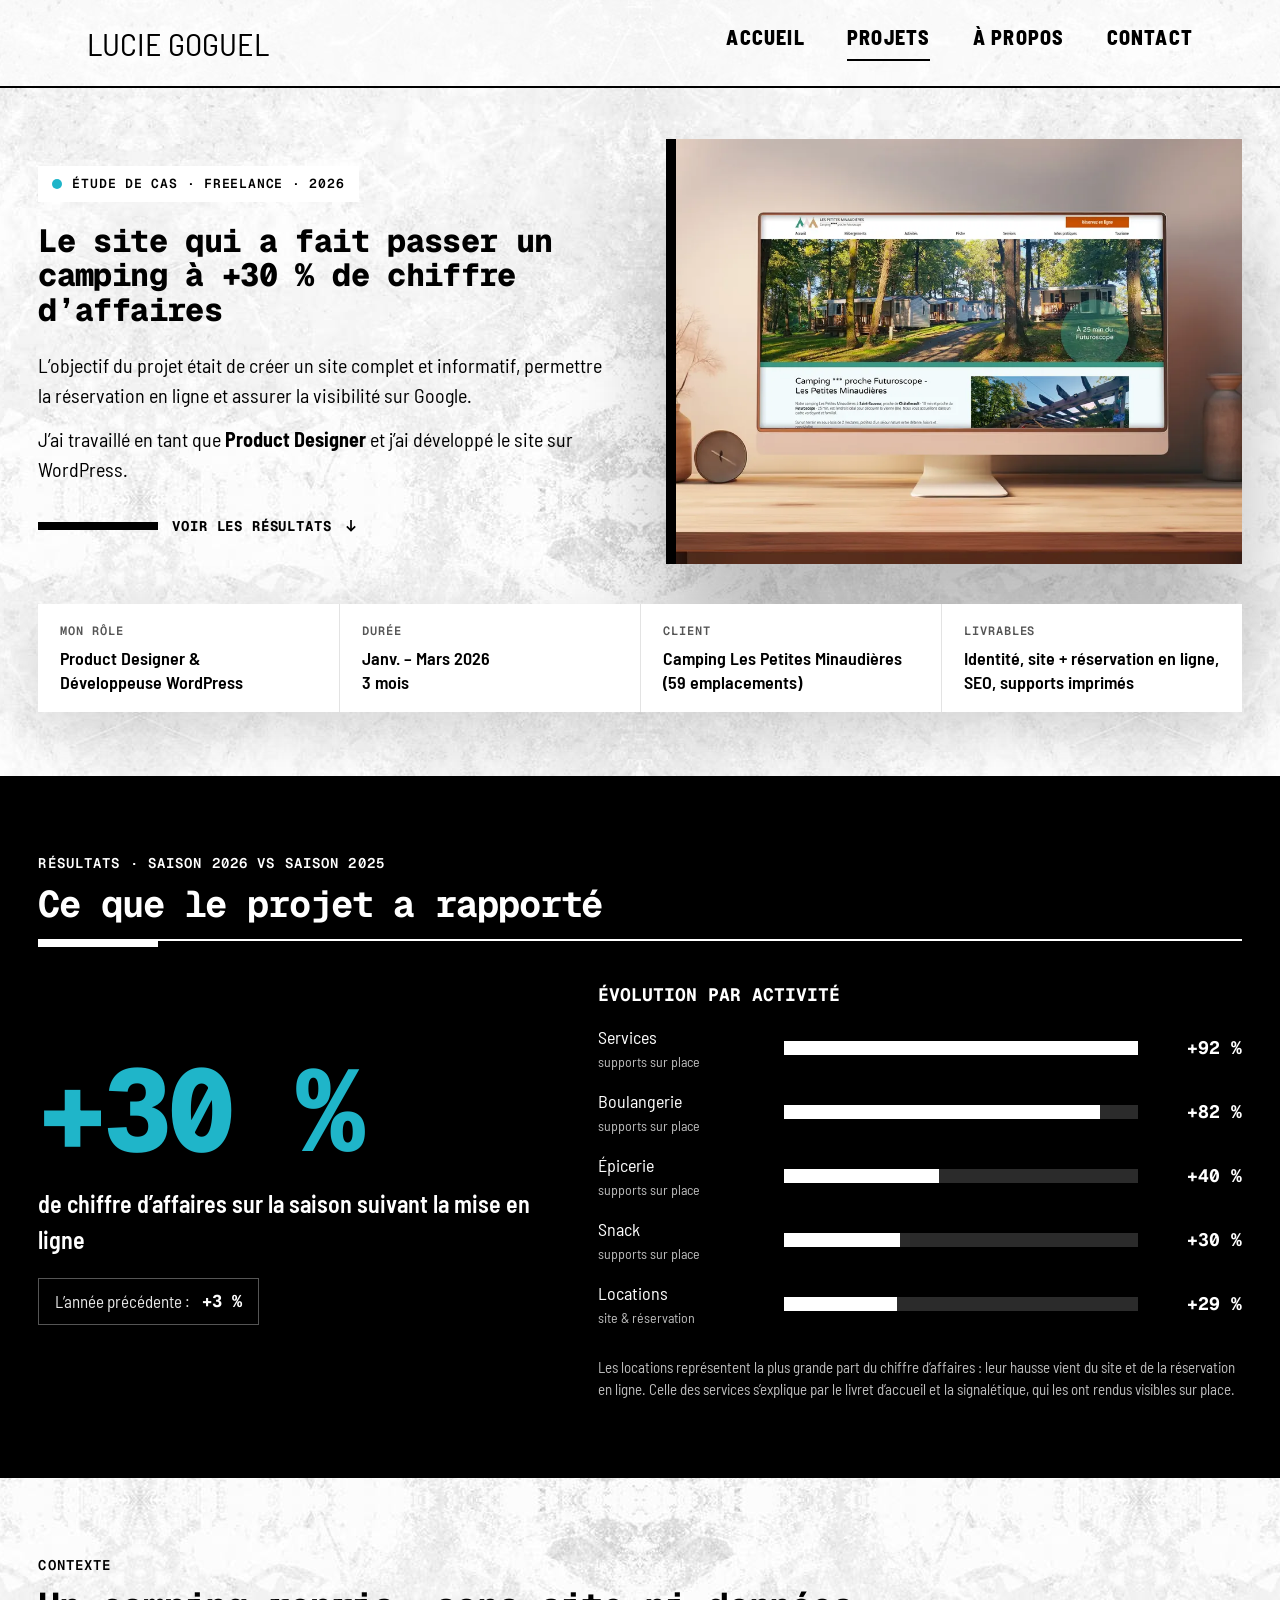
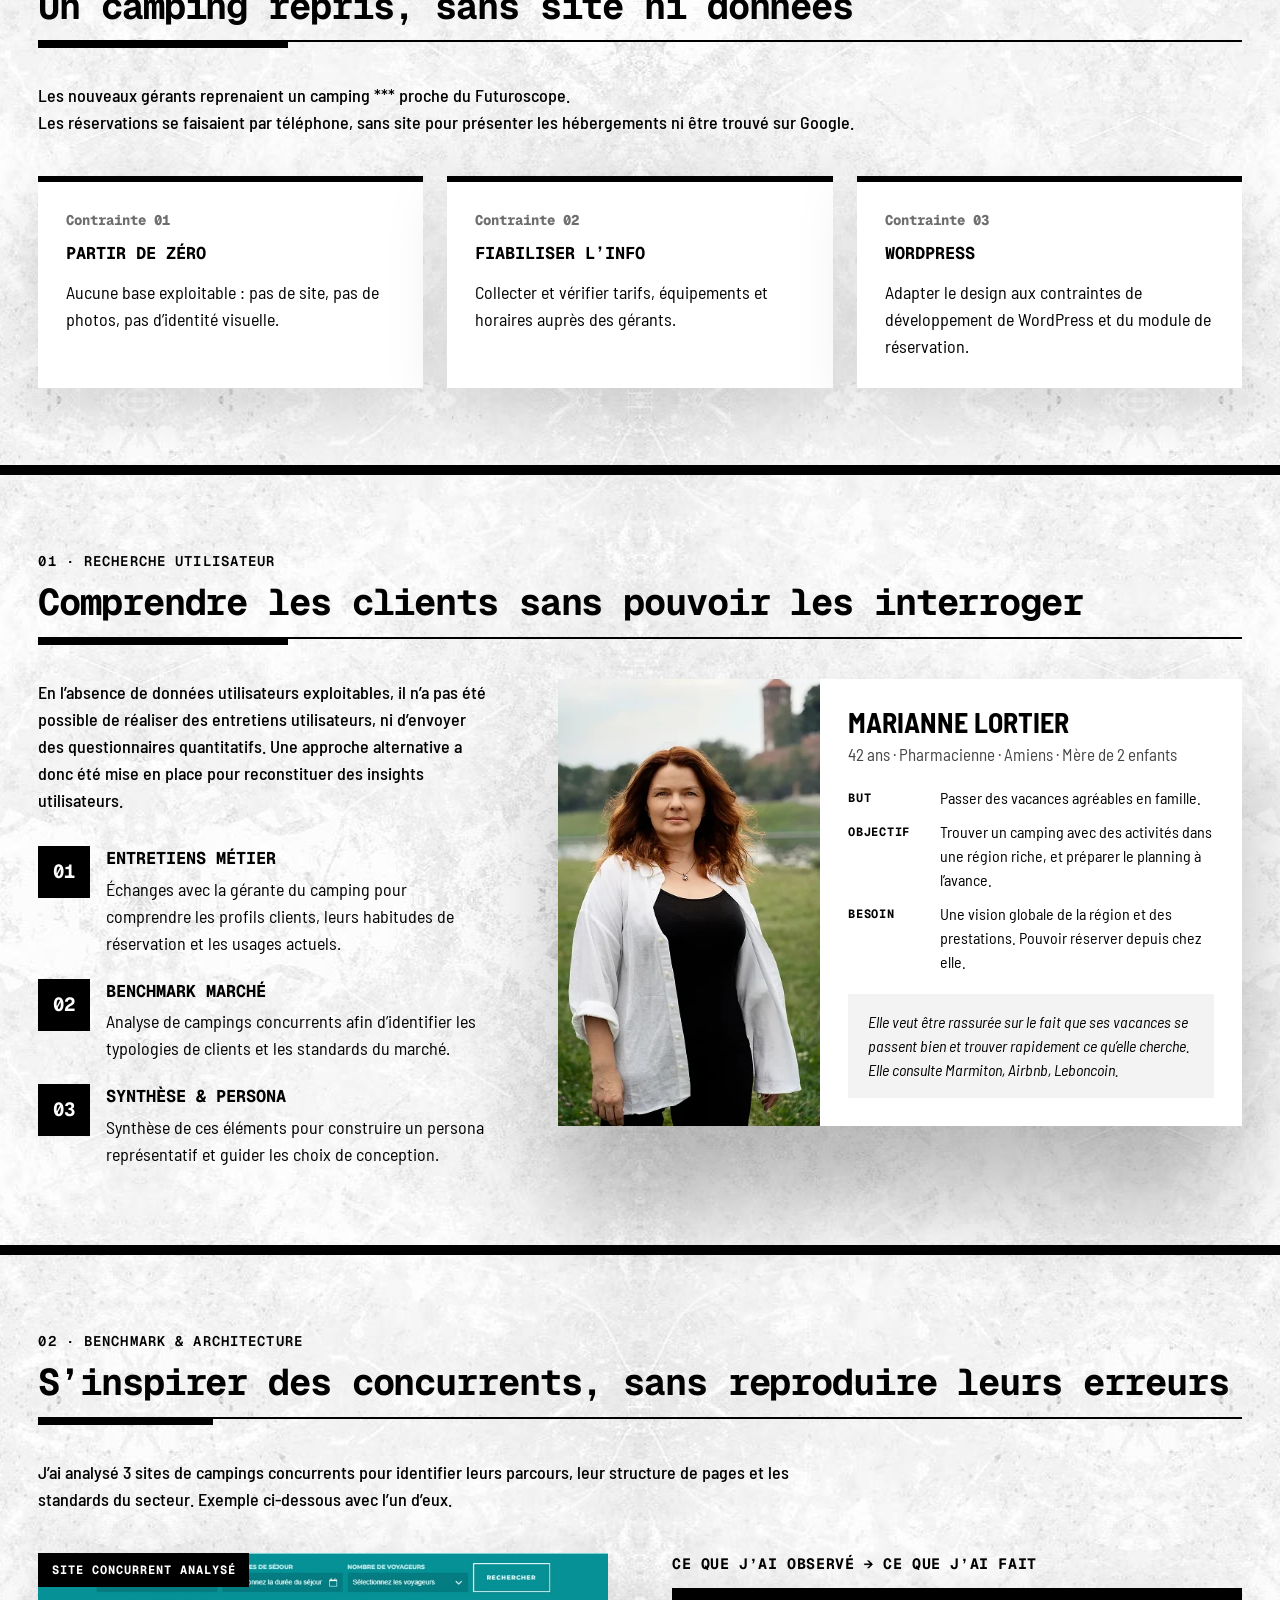
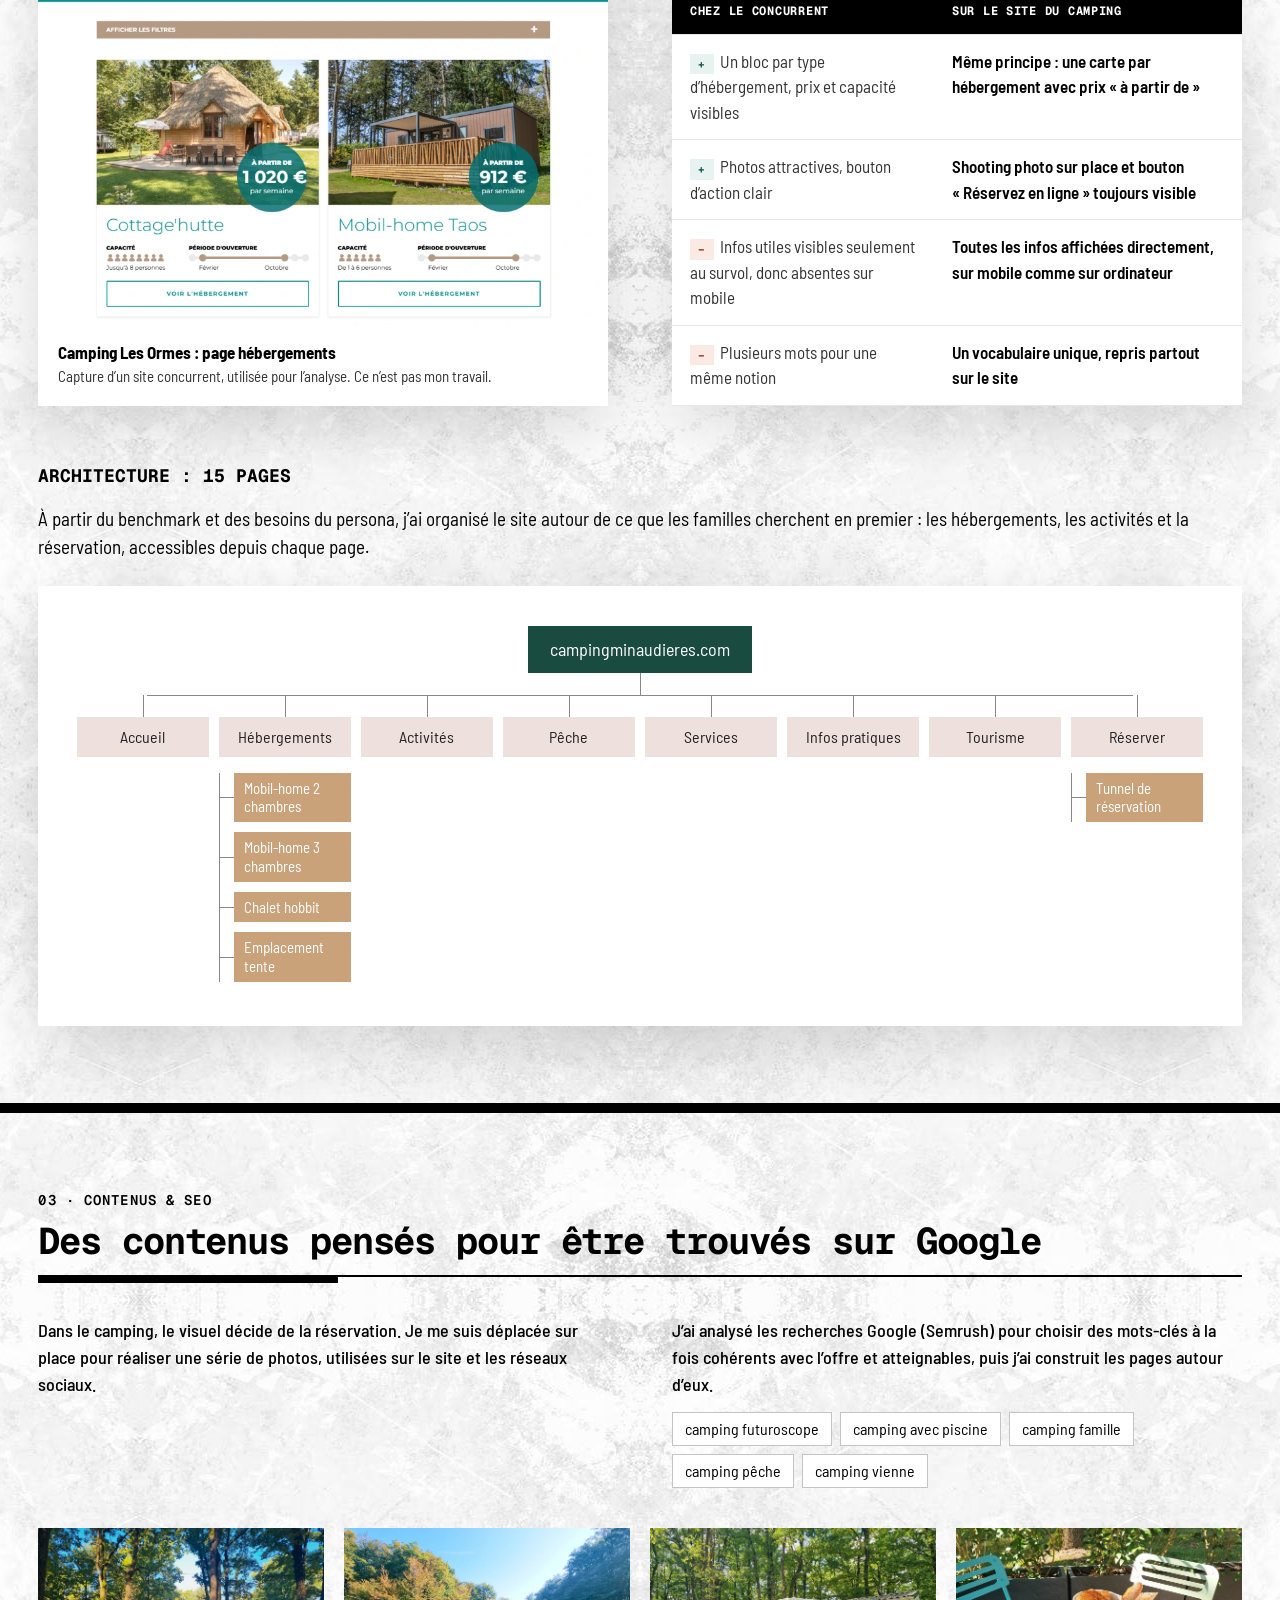
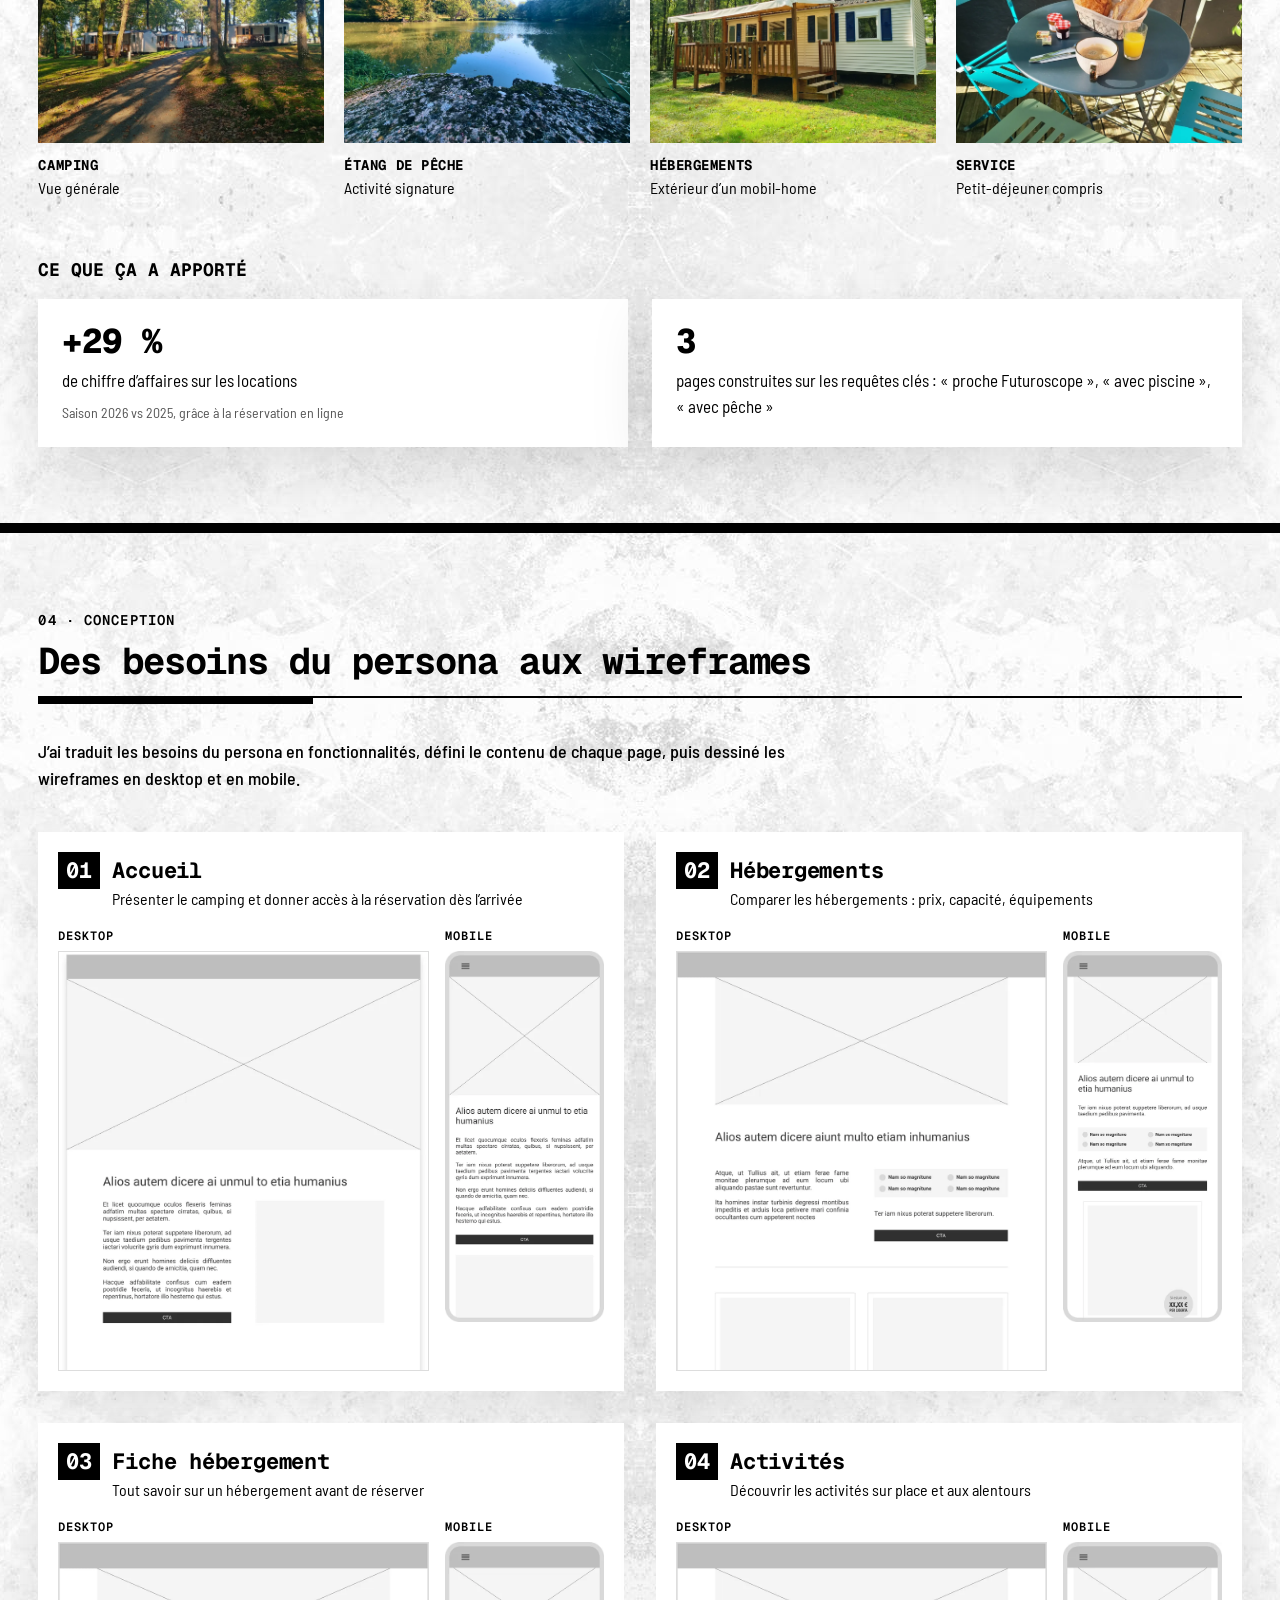
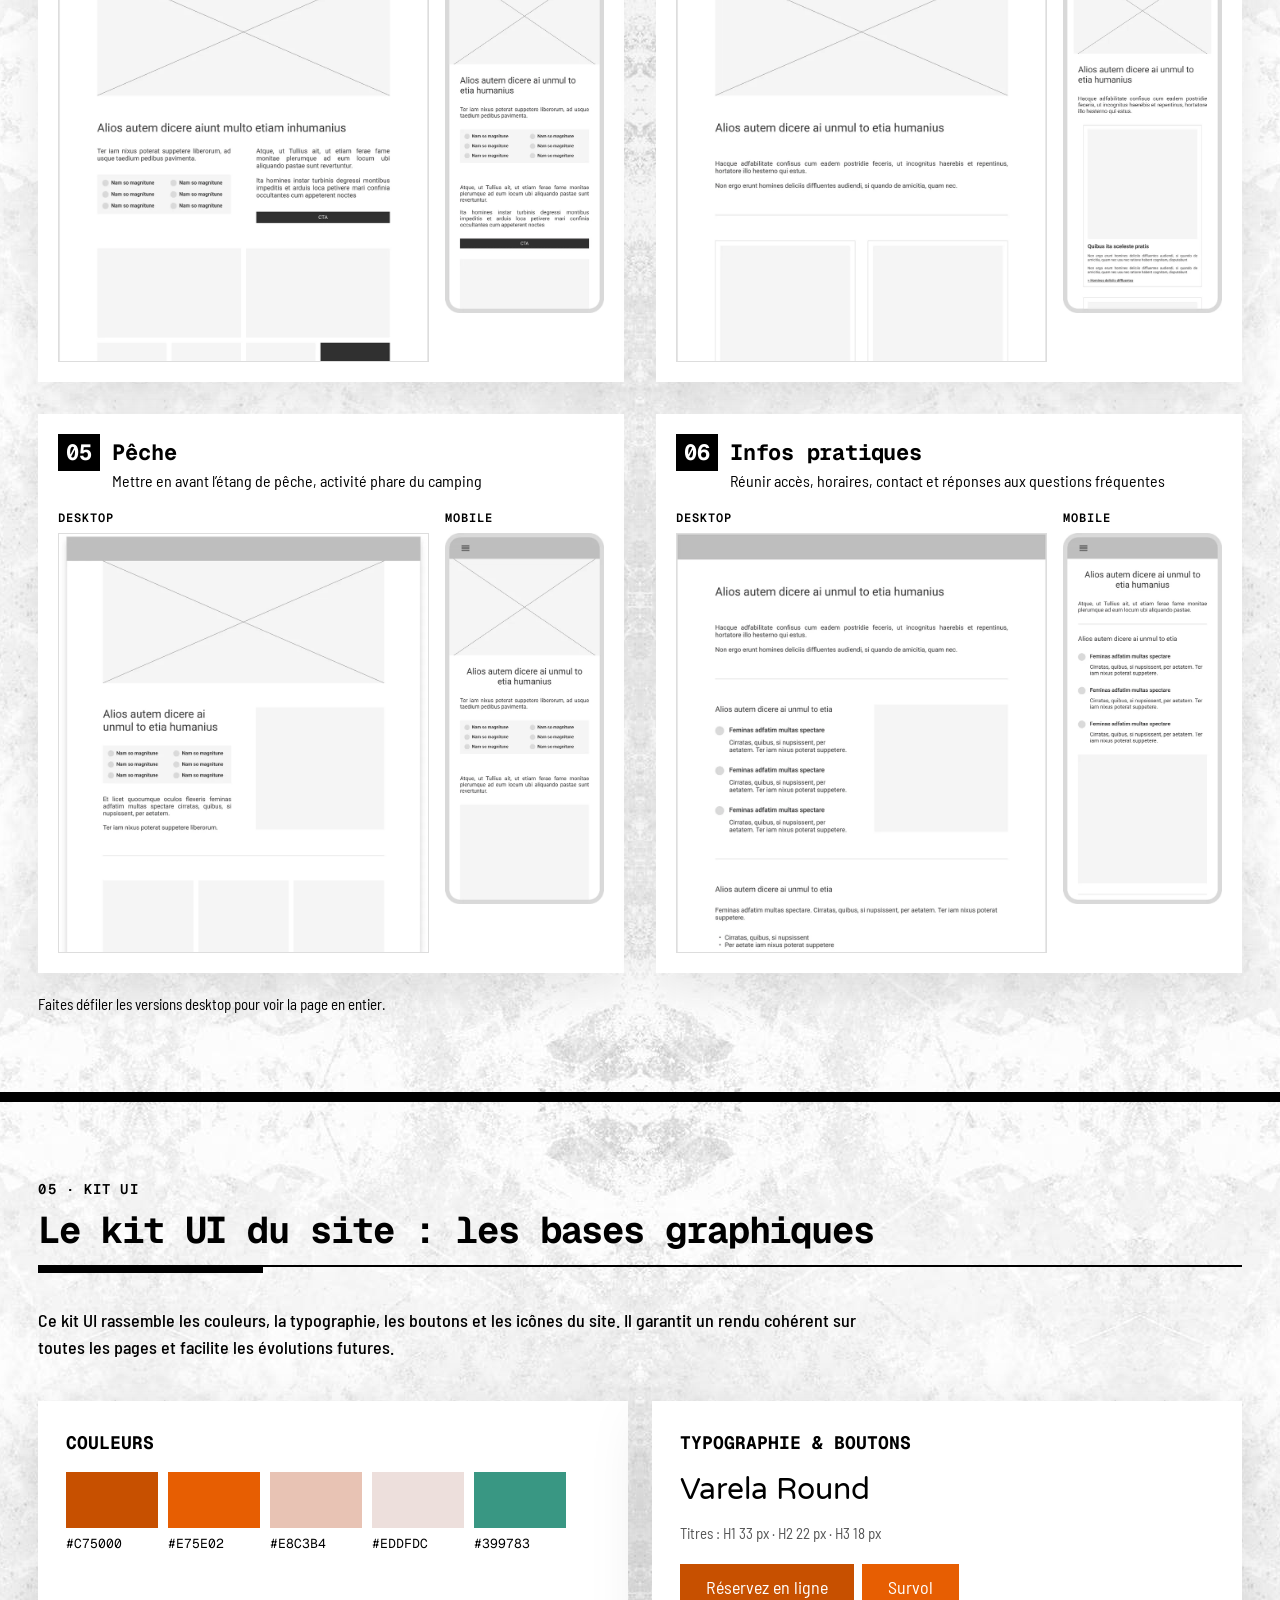
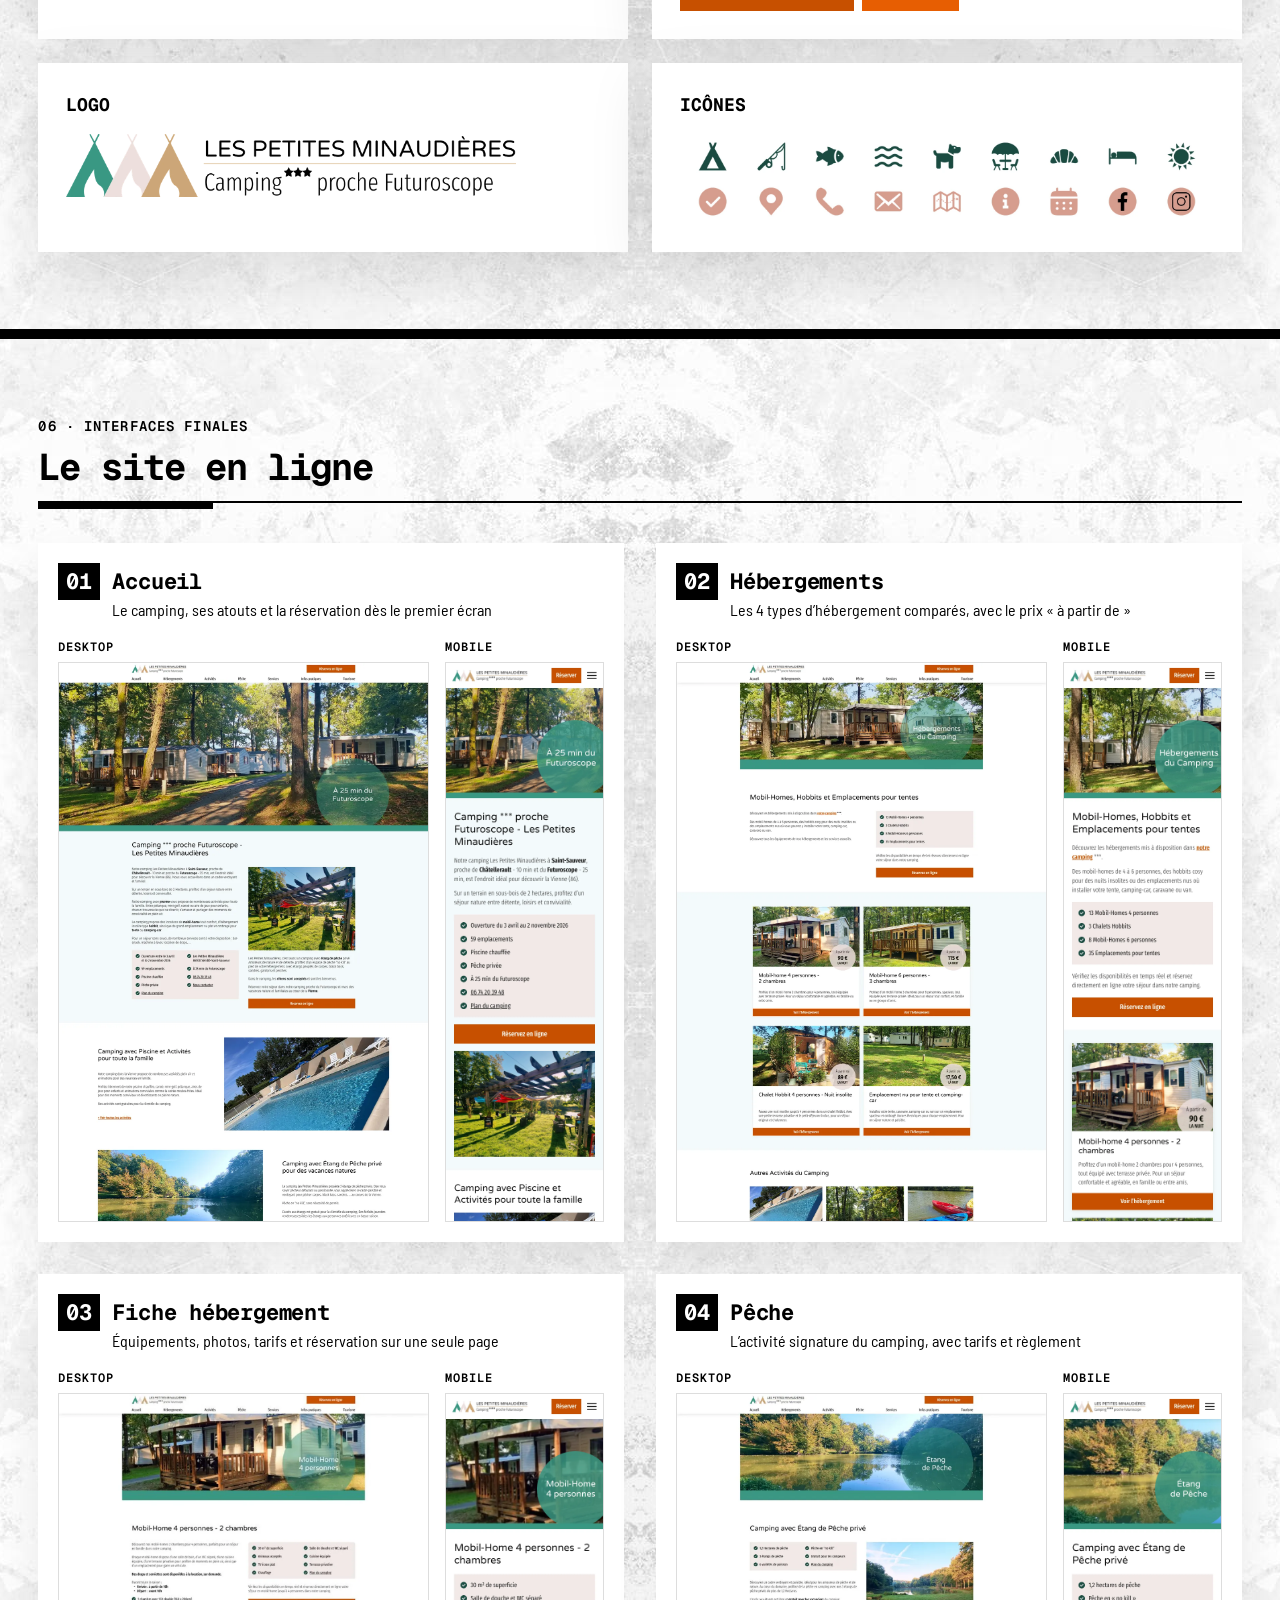
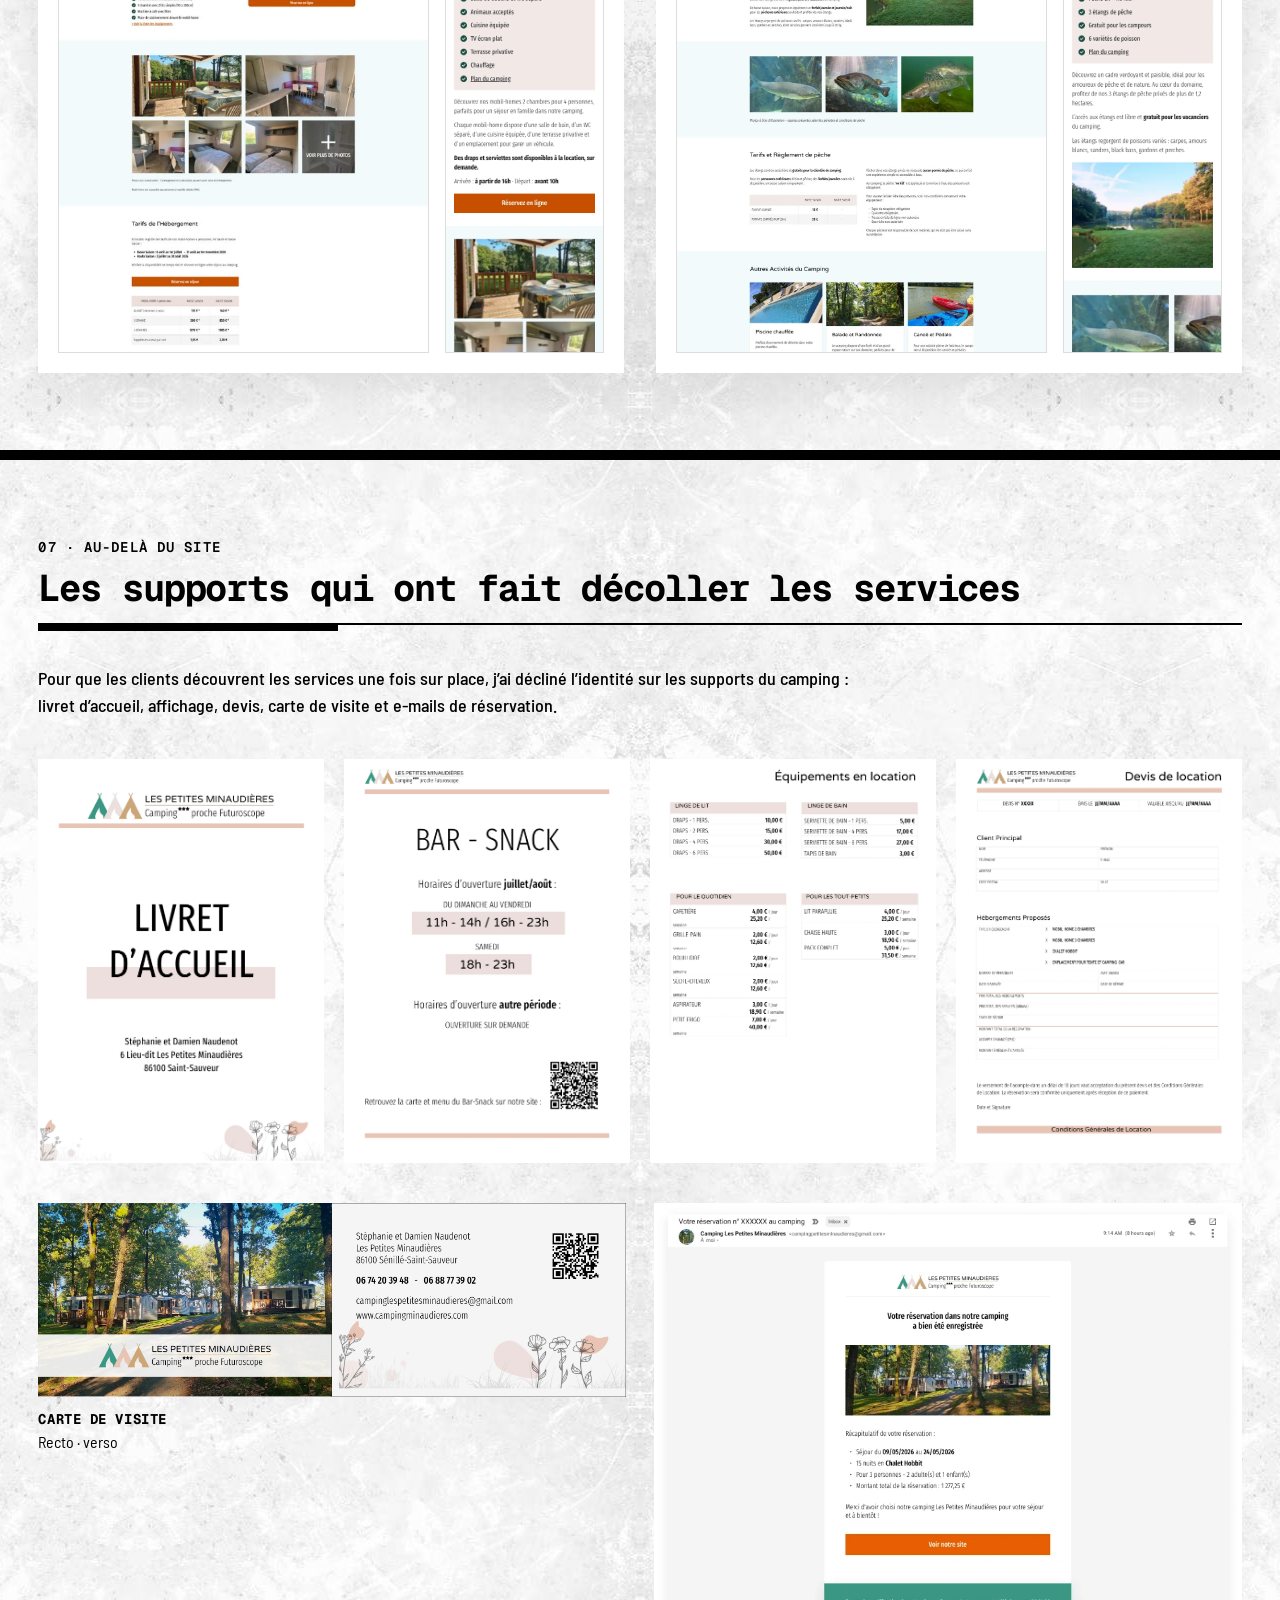
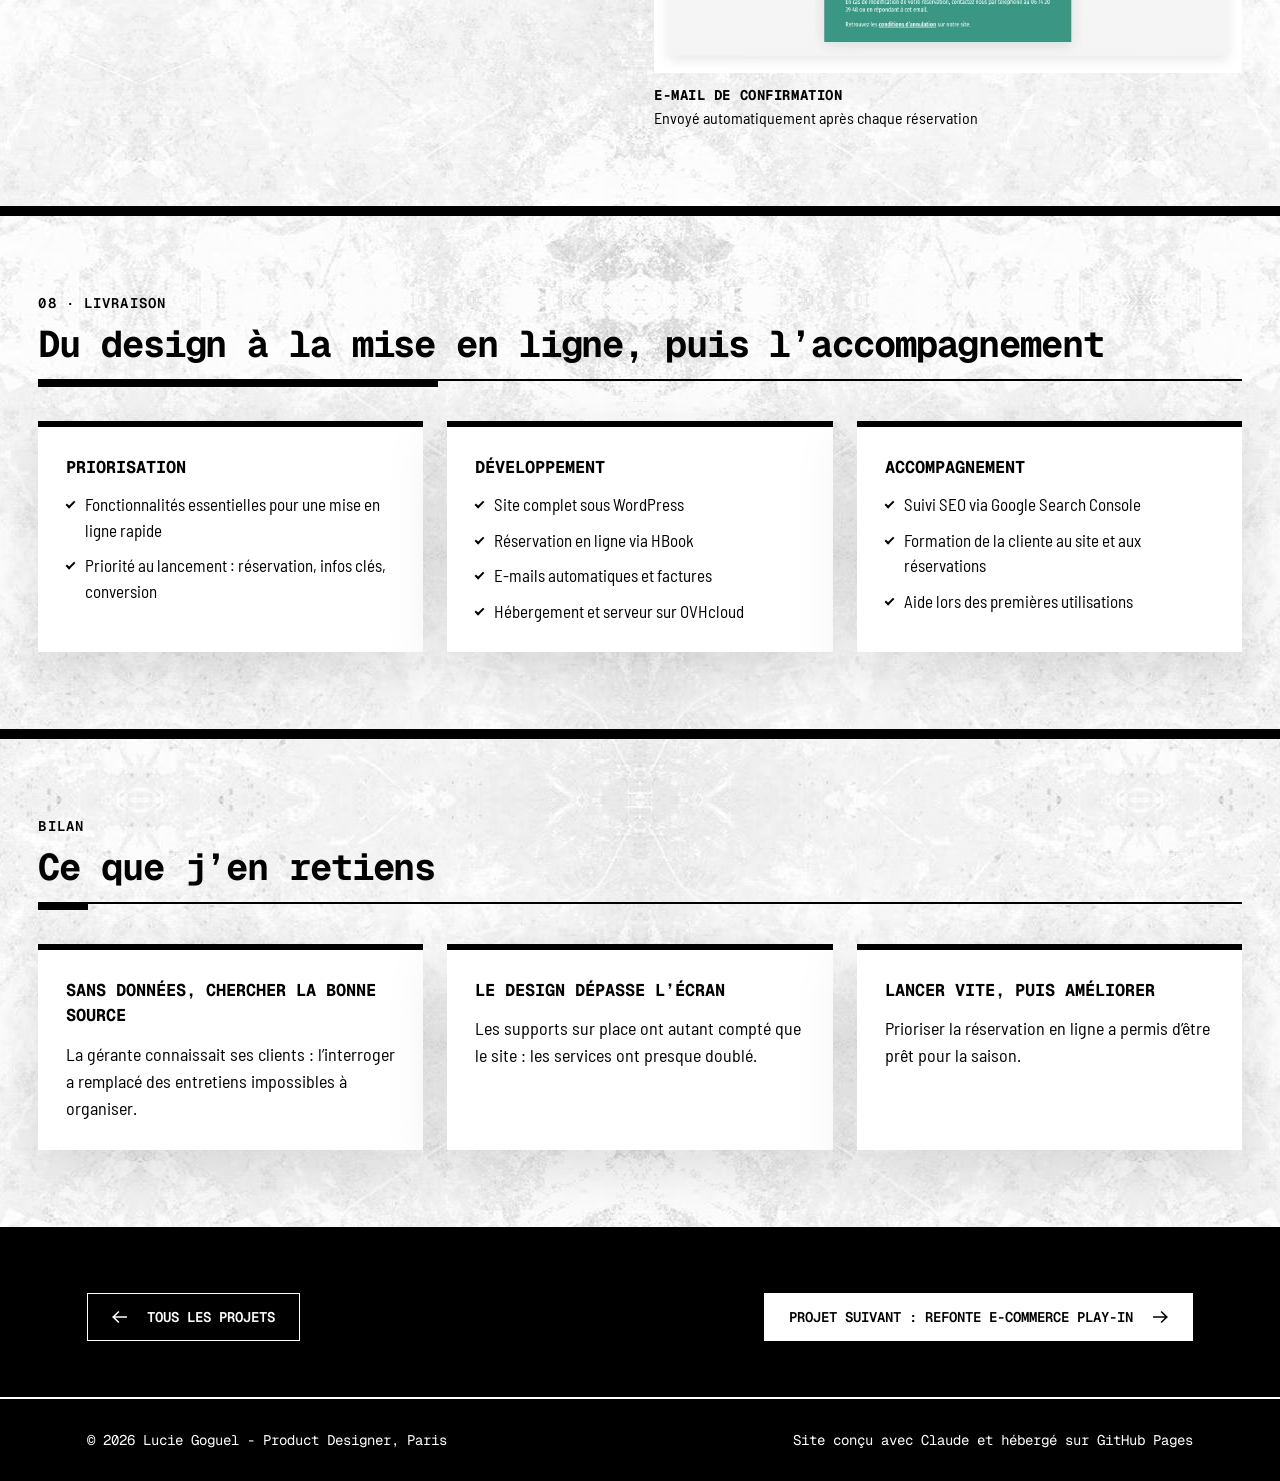
==== projets/camping-minaudieres/index.html @ 39f0231b "Camping : espaces insécables dans le benchmark Co-Authored-By: Claude Opus 5.5 <noreply@anthropic.co" ====
<!doctype html>
<html lang="fr">
<head>
  <meta charset="utf-8">
  <meta name="viewport" content="width=device-width, initial-scale=1">
  <title>Site de réservation d’un camping : +30 % de chiffre d’affaires — Étude de cas — Lucie Goguel</title>
  <meta name="description" content="Étude de cas : identité visuelle, UX/UI et développement WordPress du site du Camping Les Petites Minaudières. Recherche sans données utilisateurs, SEO, réservation en ligne. +30 % de chiffre d’affaires sur la saison suivante.">
  <link rel="canonical" href="https://luciegoguel.github.io/portfolio/projets/camping-minaudieres/">
  <meta property="og:type" content="article">
  <meta property="og:title" content="Site de réservation d’un camping : +30 % de chiffre d’affaires — Lucie Goguel">
  <meta property="og:image" content="https://luciegoguel.github.io/portfolio/assets/img/camping/hero-1280.webp">
  <link rel="icon" href="../../assets/img/favicon.svg" type="image/svg+xml">
  <link rel="preconnect" href="https://fonts.googleapis.com">
  <link rel="preconnect" href="https://fonts.gstatic.com" crossorigin>
  <link rel="stylesheet" href="https://fonts.googleapis.com/css2?family=Barlow+Semi+Condensed:wght@400;500;600;700;800&family=Geist+Mono:wght@400;600;700;800&family=Varela+Round&display=swap">
  <link rel="stylesheet" href="../../assets/css/style.css">
</head>
<body>
  <a class="skip-link" href="#contenu">Aller au contenu</a>
  <header class="topbar">
    <div class="inner">
      <a class="topbar__home" href="../../">Lucie Goguel<span class="sr-only"> — retour à l’accueil</span></a>
      <nav class="nav" aria-label="Navigation principale">
        <button class="nav__toggle" type="button" aria-expanded="false" aria-controls="menu-principal">
          <span class="sr-only">Menu</span>
          <svg class="nav__icon-open" aria-hidden="true" width="22" height="16" viewBox="0 0 22 16" fill="currentColor"><path d="M0 0h22v2.4H0zm0 6.8h22v2.4H0zm0 6.8h22V16H0z"/></svg>
          <svg class="nav__icon-close" aria-hidden="true" width="18" height="18" viewBox="0 0 18 18" fill="none" stroke="currentColor" stroke-width="2.4"><path d="M1.5 1.5l15 15M16.5 1.5l-15 15"/></svg>
        </button>
        <ul id="menu-principal">
          <li><a href="../../">Accueil</a></li>
          <li><a href="../../#projets" aria-current="page">Projets</a></li>
          <li><a href="../../#a-propos">À propos</a></li>
          <li><a href="../../#contact">Contact</a></li>
        </ul>
      </nav>
    </div>
  </header>

  <main id="contenu" class="st">

    <!-- ===================== EN-TÊTE ===================== -->
    <section class="st-hero" aria-labelledby="titre">
      <div class="st-wrap">
        <div class="st-hero__grid">
          <div>
            <p class="st-eyebrow"><span class="dot" aria-hidden="true"></span>Étude de cas · Freelance · 2026</p>
            <h1 id="titre">Le site qui a fait passer un camping à +30&nbsp;% de chiffre d’affaires</h1>
            <div class="st-hero__intro">
              <p>L’objectif du projet était de créer un site complet et informatif, permettre la réservation en ligne et assurer la visibilité sur Google.</p>
              <p>J’ai travaillé en tant que <strong>Product Designer</strong> et j’ai développé le site sur WordPress.</p>
            </div>
            <a class="st-cue" href="#resultats">Voir les résultats
          <svg aria-hidden="true" width="10" height="12" viewBox="0 0 8 10" fill="currentColor"><path d="M3.3 0h1.4v7.1L7 4.8 8 5.8 4 9.8 0 5.8l1-1 2.3 2.3z"/></svg>
        </a>
          </div>
          <figure class="st-hero__media">
            <img src="../../assets/img/camping/hero-1280.webp" srcset="../../assets/img/camping/hero-1280.webp 1280w, ../../assets/img/camping/hero.webp 2560w" sizes="(max-width: 1023px) 100vw, 700px" alt="Page d’accueil du site du Camping Les Petites Minaudières sur un écran d’ordinateur" width="1280" height="738" fetchpriority="high">
          </figure>
        </div>

        <dl class="st-facts">
          <div><dt>Mon rôle</dt><dd>Product Designer &amp;<br>Développeuse WordPress</dd></div>
          <div><dt>Durée</dt><dd>Janv. – Mars 2026<br>3 mois</dd></div>
          <div><dt>Client</dt><dd>Camping Les Petites Minaudières<br>(59 emplacements)</dd></div>
          <div><dt>Livrables</dt><dd>Identité, site + réservation en ligne, SEO, supports imprimés</dd></div>
        </dl>


      </div>
    </section>

    <!-- ===================== RÉSULTATS ===================== -->
    <section class="st-section st-section--black" id="resultats" aria-labelledby="t-res">
      <div class="st-wrap">
        <div class="st-h2"><small>Résultats · saison 2026 vs saison 2025</small><h2 id="t-res">Ce que le projet a rapporté</h2></div>
        <div class="st-results">
          <div class="st-big">
            <p class="st-big__num">+30&nbsp;%</p>
            <p class="st-big__label">de chiffre d’affaires sur la saison suivant la mise en ligne</p>
            <p class="st-big__compare">L’année précédente : <b>+3&nbsp;%</b></p>
          </div>
          <div>
            <p class="st-h3">Évolution par activité</p>
            <dl class="st-bars">
              <div><dt>Services<small>supports sur place</small></dt><dd class="bar" aria-hidden="true"><i style="width:100%"></i></dd><dd>+92 %</dd></div>
              <div><dt>Boulangerie<small>supports sur place</small></dt><dd class="bar" aria-hidden="true"><i style="width:89.3%"></i></dd><dd>+82 %</dd></div>
              <div><dt>Épicerie<small>supports sur place</small></dt><dd class="bar" aria-hidden="true"><i style="width:43.9%"></i></dd><dd>+40 %</dd></div>
              <div><dt>Snack<small>supports sur place</small></dt><dd class="bar" aria-hidden="true"><i style="width:32.8%"></i></dd><dd>+30 %</dd></div>
              <div><dt>Locations<small>site &amp; réservation</small></dt><dd class="bar" aria-hidden="true"><i style="width:31.9%"></i></dd><dd>+29 %</dd></div>
            </dl>
            <p class="st-note">Les locations représentent la plus grande part du chiffre d’affaires : leur hausse vient du site et de la réservation en ligne. Celle des services s’explique par le livret d’accueil et la signalétique, qui les ont rendus visibles sur place.</p>
          </div>
        </div>
      </div>
    </section>

    <!-- ===================== LE DÉFI ===================== -->
    <section class="st-section" aria-labelledby="t-defi">
      <div class="st-wrap">
        <div class="st-h2" style="--bar:250px"><small>Contexte</small><h2 id="t-defi">Un camping repris, sans site ni données</h2></div>
        <p class="st-lead">Les nouveaux gérants reprenaient un camping *** proche du Futuroscope.<br>Les réservations se faisaient par téléphone, sans site pour présenter les hébergements ni être trouvé sur Google.</p>
        <div class="st-cols3">
          <div class="st-card"><span class="num">Contrainte 01</span><h3>Partir de zéro</h3><p>Aucune base exploitable : pas de site, pas de photos, pas d’identité visuelle.</p></div>
          <div class="st-card"><span class="num">Contrainte 02</span><h3>Fiabiliser l’info</h3><p>Collecter et vérifier tarifs, équipements et horaires auprès des gérants.</p></div>
          <div class="st-card"><span class="num">Contrainte 03</span><h3>WordPress</h3><p>Adapter le design aux contraintes de développement de WordPress et du module de réservation.</p></div>
        </div>
      </div>
    </section>

    <!-- ===================== RECHERCHE ===================== -->
    <section class="st-section st-section--white st-rule-top" aria-labelledby="t-rech">
      <div class="st-wrap">
        <div class="st-h2" style="--bar:250px"><small>01 · Recherche utilisateur</small><h2 id="t-rech">Comprendre les clients sans pouvoir les interroger</h2></div>
        <div class="st-split">
          <div>
            <p class="st-lead">En l’absence de données utilisateurs exploitables, il n’a pas été possible de réaliser des entretiens utilisateurs, ni d’envoyer des questionnaires quantitatifs. Une approche alternative a donc été mise en place pour reconstituer des insights utilisateurs.</p>
            <ol class="st-steps" style="margin-top:32px">
              <li><div><h3>Entretiens métier</h3><p>Échanges avec la gérante du camping pour comprendre les profils clients, leurs habitudes de réservation et les usages actuels.</p></div></li>
              <li><div><h3>Benchmark marché</h3><p>Analyse de campings concurrents afin d’identifier les typologies de clients et les standards du marché.</p></div></li>
              <li><div><h3>Synthèse &amp; persona</h3><p>Synthèse de ces éléments pour construire un persona représentatif et guider les choix de conception.</p></div></li>
            </ol>
          </div>
          <article class="st-persona" aria-label="Persona : Marianne Lortier">
            <img src="../../assets/img/camping/persona.webp" alt="Photo illustrant le persona Marianne Lortier" width="400" height="606" loading="lazy">
            <div>
              <p class="st-persona__name">Marianne Lortier</p>
              <p class="st-persona__sub">42 ans · Pharmacienne · Amiens · Mère de 2 enfants</p>
              <dl>
                <div><dt>But</dt><dd>Passer des vacances agréables en famille.</dd></div>
                <div><dt>Objectif</dt><dd>Trouver un camping avec des activités dans une région riche, et préparer le planning à l’avance.</dd></div>
                <div><dt>Besoin</dt><dd>Une vision globale de la région et des prestations. Pouvoir réserver depuis chez elle.</dd></div>
              </dl>
            </div>
            <blockquote>Elle veut être rassurée sur le fait que ses vacances se passent bien et trouver rapidement ce qu’elle cherche. Elle consulte Marmiton, Airbnb, Leboncoin.</blockquote>
          </article>
        </div>
      </div>
    </section>

    <!-- ===================== BENCHMARK & ARCHITECTURE ===================== -->
    <section class="st-section st-rule-top" aria-labelledby="t-bench">
      <div class="st-wrap">
        <div class="st-h2" style="--bar:175px"><small>02 · Benchmark &amp; architecture</small><h2 id="t-bench">S’inspirer des concurrents, sans reproduire leurs erreurs</h2></div>
        <p class="st-lead">J’ai analysé 3 sites de campings concurrents pour identifier leurs parcours, leur structure de pages et les standards du secteur. Exemple ci-dessous avec l’un d’eux.</p>
        <div class="st-split st-split--eq">
          <figure class="st-figure st-figure--fill">
            <span class="st-badge">Site concurrent analysé</span>
            <img src="../../assets/img/camping/benchmark.webp" alt="Page des hébergements du site concurrent Camping Les Ormes : filtres de recherche et cartes avec photo, prix et période d’ouverture" width="992" height="590" loading="lazy">
            <figcaption><strong>Camping Les Ormes : page hébergements</strong>Capture d’un site concurrent, utilisée pour l’analyse. Ce n’est pas mon travail.</figcaption>
          </figure>
          <div class="st-learn">
            <table>
              <caption>Ce que j’ai observé → ce que j’ai fait</caption>
              <thead><tr><th scope="col">Chez le concurrent</th><th scope="col">Sur le site du camping</th></tr></thead>
              <tbody>
                <tr><td><span class="st-tag st-tag--plus">+</span>Un bloc par type d’hébergement, prix et capacité visibles</td><td>Même principe : une carte par hébergement avec prix « à partir de »</td></tr>
                <tr><td><span class="st-tag st-tag--plus">+</span>Photos attractives, bouton d’action clair</td><td>Shooting photo sur place et bouton « Réservez en ligne » toujours visible</td></tr>
                <tr><td><span class="st-tag st-tag--minus">−</span>Infos utiles visibles seulement au survol, donc absentes sur mobile</td><td>Toutes les infos affichées directement, sur mobile comme sur ordinateur</td></tr>
                <tr><td><span class="st-tag st-tag--minus">−</span>Plusieurs mots pour une même notion</td><td>Un vocabulaire unique, repris partout sur le site</td></tr>
              </tbody>
            </table>
          </div>
        </div>

        <div class="st-arbo">
          <div>
            <p class="st-h3">Architecture : 15 pages</p>
            <p>À partir du benchmark et des besoins du persona, j’ai organisé le site autour de ce que les familles cherchent en premier : les hébergements, les activités et la réservation, accessibles depuis chaque page.</p>
          </div>
          <figure class="st-figure cs-arbo" aria-label="Arborescence du site du camping">
            <div class="cs-arbo__root">campingminaudieres.com</div>
            <ul class="cs-arbo__l1"><li><span>Accueil</span></li><li><span>Hébergements</span><ul><li>Mobil-home 2 chambres</li><li>Mobil-home 3 chambres</li><li>Chalet hobbit</li><li>Emplacement tente</li></ul></li><li><span>Activités</span></li><li><span>Pêche</span></li><li><span>Services</span></li><li><span>Infos pratiques</span></li><li><span>Tourisme</span></li><li><span>Réserver</span><ul><li>Tunnel de réservation</li></ul></li></ul>
          </figure>
        </div>
      </div>
    </section>

    <!-- ===================== CONTENUS & SEO ===================== -->
    <section class="st-section st-section--white st-rule-top" aria-labelledby="t-seo">
      <div class="st-wrap">
        <div class="st-h2" style="--bar:300px"><small>03 · Contenus &amp; SEO</small><h2 id="t-seo">Des contenus pensés pour être trouvés sur Google</h2></div>
        <div class="st-split">
          <div>
            <p class="st-lead">Dans le camping, le visuel décide de la réservation. Je me suis déplacée sur place pour réaliser une série de photos, utilisées sur le site et les réseaux sociaux.</p>
          </div>
          <div>
            <p class="st-lead">J’ai analysé les recherches Google (Semrush) pour choisir des mots-clés à la fois cohérents avec l’offre et atteignables, puis j’ai construit les pages autour d’eux.</p>
            <ul class="st-chips" aria-label="Mots-clés retenus">
              <li>camping futuroscope</li><li>camping avec piscine</li><li>camping famille</li><li>camping pêche</li><li>camping vienne</li>
            </ul>
          </div>
        </div>
        <div class="st-photos">
          <figure class="st-shot"><img src="../../assets/img/camping/camping-vue.webp" alt="Allée ombragée bordée de mobil-homes sous les chênes du camping" width="1200" height="937" loading="lazy" style="width:100%;height:auto;aspect-ratio:4/3;object-fit:cover"><figcaption><strong>Camping</strong>Vue générale</figcaption></figure>
          <figure class="st-shot"><img src="../../assets/img/camping/etang.webp" alt="Étang de pêche du camping entouré d’arbres aux couleurs d’automne" width="1200" height="937" loading="lazy" style="width:100%;height:auto;aspect-ratio:4/3;object-fit:cover"><figcaption><strong>Étang de pêche</strong>Activité signature</figcaption></figure>
          <figure class="st-shot"><img src="../../assets/img/camping/mobil-home.webp" alt="Mobil-home 6 personnes avec terrasse en bois couverte, sous les arbres" width="1200" height="937" loading="lazy" style="width:100%;height:auto;aspect-ratio:4/3;object-fit:cover"><figcaption><strong>Hébergements</strong>Extérieur d’un mobil-home</figcaption></figure>
          <figure class="st-shot"><img src="../../assets/img/camping/petit-dejeuner.webp" alt="Petit-déjeuner servi en terrasse : viennoiseries, baguette, café et jus d’orange" width="1200" height="937" loading="lazy" style="width:100%;height:auto;aspect-ratio:4/3;object-fit:cover"><figcaption><strong>Service</strong>Petit-déjeuner compris</figcaption></figure>
        </div>

        <p class="st-h3">Ce que ça a apporté</p>
        <div class="st-kpis" style="grid-template-columns:repeat(2,minmax(0,1fr))">
          <div class="st-kpi"><b>+29&nbsp;%</b><span>de chiffre d’affaires sur les locations</span><small>Saison 2026 vs 2025, grâce à la réservation en ligne</small></div>
          <div class="st-kpi"><b>3</b><span>pages construites sur les requêtes clés : « proche Futuroscope », « avec piscine », « avec pêche »</span></div>
        </div>
      </div>
    </section>

    <!-- ===================== WIREFRAMES ===================== -->
    <section class="st-section st-rule-top" aria-labelledby="t-wire">
      <div class="st-wrap">
        <div class="st-h2" style="--bar:275px"><small>04 · Conception</small><h2 id="t-wire">Des besoins du persona aux wireframes</h2></div>
        <p class="st-lead">J’ai traduit les besoins du persona en fonctionnalités, défini le contenu de chaque page, puis dessiné les wireframes en desktop et en mobile.</p>
        <div class="st-wfs">
          <figure class="st-wf">
            <figcaption><span class="st-wf__num">01</span><strong>Accueil</strong>Présenter le camping et donner accès à la réservation dès l’arrivée</figcaption>
            <div class="st-wf__pair">
              <div class="st-wf__col"><span class="st-wf__label">Desktop</span><div class="st-wf__desk st-scroll" tabindex="0" role="region" aria-label="Wireframe desktop de la page Accueil, défilable"><img src="../../assets/img/camping/wf/accueil-d.webp" alt="Wireframe desktop de la page Accueil" width="900" height="3059" loading="lazy"></div></div>
              <div class="st-wf__col"><span class="st-wf__label">Mobile</span><div class="st-wf__mob"><img src="../../assets/img/camping/wf/accueil-m.webp" alt="Wireframe mobile de la page Accueil" width="400" height="933" loading="lazy"></div></div>
            </div>
          </figure>
          <figure class="st-wf">
            <figcaption><span class="st-wf__num">02</span><strong>Hébergements</strong>Comparer les hébergements : prix, capacité, équipements</figcaption>
            <div class="st-wf__pair">
              <div class="st-wf__col"><span class="st-wf__label">Desktop</span><div class="st-wf__desk st-scroll" tabindex="0" role="region" aria-label="Wireframe desktop de la page Hébergements, défilable"><img src="../../assets/img/camping/wf/hebergements-d.webp" alt="Wireframe desktop de la page Hébergements" width="900" height="3152" loading="lazy"></div></div>
              <div class="st-wf__col"><span class="st-wf__label">Mobile</span><div class="st-wf__mob"><img src="../../assets/img/camping/wf/hebergements-m.webp" alt="Wireframe mobile de la page Hébergements" width="400" height="933" loading="lazy"></div></div>
            </div>
          </figure>
          <figure class="st-wf">
            <figcaption><span class="st-wf__num">03</span><strong>Fiche hébergement</strong>Tout savoir sur un hébergement avant de réserver</figcaption>
            <div class="st-wf__pair">
              <div class="st-wf__col"><span class="st-wf__label">Desktop</span><div class="st-wf__desk st-scroll" tabindex="0" role="region" aria-label="Wireframe desktop de la page Fiche hébergement, défilable"><img src="../../assets/img/camping/wf/fiche-d.webp" alt="Wireframe desktop de la page Fiche hébergement" width="900" height="3119" loading="lazy"></div></div>
              <div class="st-wf__col"><span class="st-wf__label">Mobile</span><div class="st-wf__mob"><img src="../../assets/img/camping/wf/fiche-m.webp" alt="Wireframe mobile de la page Fiche hébergement" width="400" height="933" loading="lazy"></div></div>
            </div>
          </figure>
          <figure class="st-wf">
            <figcaption><span class="st-wf__num">04</span><strong>Activités</strong>Découvrir les activités sur place et aux alentours</figcaption>
            <div class="st-wf__pair">
              <div class="st-wf__col"><span class="st-wf__label">Desktop</span><div class="st-wf__desk st-scroll" tabindex="0" role="region" aria-label="Wireframe desktop de la page Activités, défilable"><img src="../../assets/img/camping/wf/activites-d.webp" alt="Wireframe desktop de la page Activités" width="900" height="3098" loading="lazy"></div></div>
              <div class="st-wf__col"><span class="st-wf__label">Mobile</span><div class="st-wf__mob"><img src="../../assets/img/camping/wf/activites-m.webp" alt="Wireframe mobile de la page Activités" width="400" height="933" loading="lazy"></div></div>
            </div>
          </figure>
          <figure class="st-wf">
            <figcaption><span class="st-wf__num">05</span><strong>Pêche</strong>Mettre en avant l’étang de pêche, activité phare du camping</figcaption>
            <div class="st-wf__pair">
              <div class="st-wf__col"><span class="st-wf__label">Desktop</span><div class="st-wf__desk st-scroll" tabindex="0" role="region" aria-label="Wireframe desktop de la page Pêche, défilable"><img src="../../assets/img/camping/wf/peche-d.webp" alt="Wireframe desktop de la page Pêche" width="900" height="2196" loading="lazy"></div></div>
              <div class="st-wf__col"><span class="st-wf__label">Mobile</span><div class="st-wf__mob"><img src="../../assets/img/camping/wf/peche-m.webp" alt="Wireframe mobile de la page Pêche" width="400" height="933" loading="lazy"></div></div>
            </div>
          </figure>
          <figure class="st-wf">
            <figcaption><span class="st-wf__num">06</span><strong>Infos pratiques</strong>Réunir accès, horaires, contact et réponses aux questions fréquentes</figcaption>
            <div class="st-wf__pair">
              <div class="st-wf__col"><span class="st-wf__label">Desktop</span><div class="st-wf__desk st-scroll" tabindex="0" role="region" aria-label="Wireframe desktop de la page Infos pratiques, défilable"><img src="../../assets/img/camping/wf/pratiques-d.webp" alt="Wireframe desktop de la page Infos pratiques" width="900" height="2460" loading="lazy"></div></div>
              <div class="st-wf__col"><span class="st-wf__label">Mobile</span><div class="st-wf__mob"><img src="../../assets/img/camping/wf/pratiques-m.webp" alt="Wireframe mobile de la page Infos pratiques" width="400" height="933" loading="lazy"></div></div>
            </div>
          </figure>
        </div>
        <p class="st-note">Faites défiler les versions desktop pour voir la page en entier.</p>
      </div>
    </section>

    <!-- ===================== KIT UI ===================== -->
    <section class="st-section st-section--white st-rule-top" aria-labelledby="t-kit">
      <div class="st-wrap">
        <div class="st-h2" style="--bar:225px"><small>05 · Kit UI</small><h2 id="t-kit">Le kit UI du site : les bases graphiques</h2></div>
        <p class="st-lead">Ce kit UI rassemble les couleurs, la typographie, les boutons et les icônes du site. Il garantit un rendu cohérent sur toutes les pages et facilite les évolutions futures.</p>
        <div class="st-kit">
          <div class="st-card">
            <p class="st-h3">Couleurs</p>
            <ul class="st-swatches">
              <li><i style="background:#c75000"></i>#C75000</li>
              <li><i style="background:#e75e02"></i>#E75E02</li>
              <li><i style="background:#e8c3b4"></i>#E8C3B4</li>
              <li><i style="background:#eddfdc"></i>#EDDFDC</li>
              <li><i style="background:#399783"></i>#399783</li>
            </ul>
          </div>
          <div class="st-card">
            <p class="st-h3">Typographie &amp; boutons</p>
            <p style="font-family:'Varela Round',sans-serif;font-size:30px;line-height:1.2">Varela Round</p>
            <p style="font-size:15px;color:#555">Titres : H1 33 px · H2 22 px · H3 18 px</p>
            <p><span class="st-btn-demo" style="background:#c75000">Réservez en ligne</span><span class="st-btn-demo" style="background:#e75e02">Survol</span></p>
          </div>
          <div class="st-card"><p class="st-h3">Logo</p><img src="../../assets/img/camping/logo.webp" alt="Logo Les Petites Minaudières : trois tipis vert, rose poudré et sable, et la mention Camping 3 étoiles proche Futuroscope" width="1400" height="195" loading="lazy" style="width:100%;max-width:450px;height:auto;margin-top:8px"></div>
          <div class="st-card"><p class="st-h3">Icônes</p><img src="../../assets/img/camping/icones.webp" alt="Extrait du jeu d’icônes : en vert sapin, tipi, pêche, poisson, piscine, animaux acceptés, snack, petit-déjeuner, hébergement et soleil ; en rose, validation, adresse, téléphone, email, plan, infos, calendrier, Facebook et Instagram" width="1550" height="260" loading="lazy" style="width:100%;height:auto;margin-top:8px"></div>
        </div>
      </div>
    </section>

    <!-- ===================== ÉCRANS FINAUX ===================== -->
    <section class="st-section st-rule-top" aria-labelledby="t-ui">
      <div class="st-wrap">
        <div class="st-h2" style="--bar:175px"><small>06 · Interfaces finales</small><h2 id="t-ui">Le site en ligne</h2></div>
        <div class="st-wfs">
          <figure class="st-wf">
            <figcaption><span class="st-wf__num">01</span><strong>Accueil</strong>Le camping, ses atouts et la réservation dès le premier écran</figcaption>
            <div class="st-wf__pair"><div class="st-wf__col"><span class="st-wf__label">Desktop</span><div class="st-wf__desk st-scroll st-ui" tabindex="0" role="region" aria-label="Page Accueil du site, défilable"><img src="../../assets/img/camping/ui/accueil.webp" alt="Page Accueil du site du camping Les Petites Minaudières" width="1100" height="3321" loading="lazy"></div></div><div class="st-wf__col"><span class="st-wf__label">Mobile</span><div class="st-scroll st-ui" tabindex="0" role="region" aria-label="Page Accueil en mobile, défilable"><img src="../../assets/img/camping/ui/accueil-m.webp" alt="Page Accueil du site du camping en version mobile" width="780" height="8434" loading="lazy"></div></div></div>
          </figure>
          <figure class="st-wf">
            <figcaption><span class="st-wf__num">02</span><strong>Hébergements</strong>Les 4 types d’hébergement comparés, avec le prix « à partir de »</figcaption>
            <div class="st-wf__pair"><div class="st-wf__col"><span class="st-wf__label">Desktop</span><div class="st-wf__desk st-scroll st-ui" tabindex="0" role="region" aria-label="Page Hébergements du site, défilable"><img src="../../assets/img/camping/ui/hebergements.webp" alt="Page Hébergements du site du camping Les Petites Minaudières" width="1100" height="2279" loading="lazy"></div></div><div class="st-wf__col"><span class="st-wf__label">Mobile</span><div class="st-scroll st-ui" tabindex="0" role="region" aria-label="Page Hébergements en mobile, défilable"><img src="../../assets/img/camping/ui/hebergements-m.webp" alt="Page Hébergements du site du camping en version mobile" width="780" height="7216" loading="lazy"></div></div></div>
          </figure>
          <figure class="st-wf">
            <figcaption><span class="st-wf__num">03</span><strong>Fiche hébergement</strong>Équipements, photos, tarifs et réservation sur une seule page</figcaption>
            <div class="st-wf__pair"><div class="st-wf__col"><span class="st-wf__label">Desktop</span><div class="st-wf__desk st-scroll st-ui" tabindex="0" role="region" aria-label="Page Fiche hébergement du site, défilable"><img src="../../assets/img/camping/ui/fiche.webp" alt="Page Fiche hébergement du site du camping Les Petites Minaudières" width="1100" height="3788" loading="lazy"></div></div><div class="st-wf__col"><span class="st-wf__label">Mobile</span><div class="st-scroll st-ui" tabindex="0" role="region" aria-label="Page Fiche hébergement en mobile, défilable"><img src="../../assets/img/camping/ui/fiche-m.webp" alt="Page Fiche hébergement du site du camping en version mobile" width="780" height="7766" loading="lazy"></div></div></div>
          </figure>
          <figure class="st-wf">
            <figcaption><span class="st-wf__num">04</span><strong>Pêche</strong>L’activité signature du camping, avec tarifs et règlement</figcaption>
            <div class="st-wf__pair"><div class="st-wf__col"><span class="st-wf__label">Desktop</span><div class="st-wf__desk st-scroll st-ui" tabindex="0" role="region" aria-label="Page Pêche du site, défilable"><img src="../../assets/img/camping/ui/peche.webp" alt="Page Pêche du site du camping Les Petites Minaudières" width="1100" height="2175" loading="lazy"></div></div><div class="st-wf__col"><span class="st-wf__label">Mobile</span><div class="st-scroll st-ui" tabindex="0" role="region" aria-label="Page Pêche en mobile, défilable"><img src="../../assets/img/camping/ui/peche-m.webp" alt="Page Pêche du site du camping en version mobile" width="780" height="5810" loading="lazy"></div></div></div>
          </figure>
        </div>
      </div>
    </section>

    <!-- ===================== SUPPORTS ===================== -->
    <section class="st-section st-section--white st-rule-top" aria-labelledby="t-sup">
      <div class="st-wrap">
        <div class="st-h2" style="--bar:300px"><small>07 · Au-delà du site</small><h2 id="t-sup">Les supports qui ont fait décoller les services</h2></div>
        <p class="st-lead">Pour que les clients découvrent les services une fois sur place, j’ai décliné l’identité sur les supports du camping : livret d’accueil, affichage, devis, carte de visite et e-mails de réservation.</p>
        <div class="st-supports">
          <img src="../../assets/img/camping/livret.webp" alt="Couverture du livret d’accueil du camping" width="1241" height="1754" loading="lazy">
          <img src="../../assets/img/camping/snack.webp" alt="Affiche des horaires du bar-snack avec QR code vers la carte" width="1241" height="1754" loading="lazy">
          <img src="../../assets/img/camping/equipements.webp" alt="Grille tarifaire des équipements en location" width="1241" height="1754" loading="lazy">
          <img src="../../assets/img/camping/devis.webp" alt="Modèle de devis de location" width="1241" height="1754" loading="lazy">
        </div>
        <div class="st-supports2">
          <figure class="st-shot"><img src="../../assets/img/camping/carte-visite.webp" alt="Carte de visite du camping, recto avec photo et logo, verso avec coordonnées et QR code" width="2080" height="687" loading="lazy"><figcaption><strong>Carte de visite</strong>Recto · verso</figcaption></figure>
          <figure class="st-shot"><img src="../../assets/img/camping/email.webp" alt="E-mail automatique de confirmation de réservation, avec récapitulatif du séjour et bouton vers le site" width="833" height="666" loading="lazy"><figcaption><strong>E-mail de confirmation</strong>Envoyé automatiquement après chaque réservation</figcaption></figure>
        </div>
      </div>
    </section>

    <!-- ===================== LIVRAISON & APPRENTISSAGES ===================== -->
    <section class="st-section st-rule-top" aria-labelledby="t-liv">
      <div class="st-wrap">
        <div class="st-h2" style="--bar:400px"><small>08 · Livraison</small><h2 id="t-liv">Du design à la mise en ligne, puis l’accompagnement</h2></div>
        <div class="st-cols3">
          <div class="st-card"><h3>Priorisation</h3><ul class="st-list"><li>Fonctionnalités essentielles pour une mise en ligne rapide</li><li>Priorité au lancement : réservation, infos clés, conversion</li></ul></div>
          <div class="st-card"><h3>Développement</h3><ul class="st-list"><li>Site complet sous WordPress</li><li>Réservation en ligne via HBook</li><li>E-mails automatiques et factures</li><li>Hébergement et serveur sur OVHcloud</li></ul></div>
          <div class="st-card"><h3>Accompagnement</h3><ul class="st-list"><li>Suivi SEO via Google Search Console</li><li>Formation de la cliente au site et aux réservations</li><li>Aide lors des premières utilisations</li></ul></div>
        </div>

      </div>
    </section>

    <!-- ===================== BILAN ===================== -->
    <section class="st-section st-rule-top" aria-labelledby="t-bilan">
      <div class="st-wrap">
        <div class="st-h2" style="--bar:50px"><small>Bilan</small><h2 id="t-bilan">Ce que j’en retiens</h2></div>
        <div class="st-cols3 st-todo">
          <div class="st-card"><h3>Sans données, chercher la bonne source</h3><p>La gérante connaissait ses clients : l’interroger a remplacé des entretiens impossibles à organiser.</p></div>
          <div class="st-card"><h3>Le design dépasse l’écran</h3><p>Les supports sur place ont autant compté que le site : les services ont presque doublé.</p></div>
          <div class="st-card"><h3>Lancer vite, puis améliorer</h3><p>Prioriser la réservation en ligne a permis d’être prêt pour la saison.</p></div>
        </div>
      </div>
    </section>

    <nav class="cs-next" aria-label="Autres projets">
      <a class="btn btn--outline" href="../../#projets" style="text-transform:uppercase;font-size:14px">
        <svg aria-hidden="true" width="15" height="12" viewBox="0 0 15 12" fill="currentColor"><path d="M6.4 0l1 1-4.3 4.3H15v1.4H3.1L7.4 11l-1 1L0 6z"/></svg>Tous les projets</a>
      <a class="btn btn--light" href="../refonte-site-e-commerce-play-in/" style="text-transform:uppercase;font-size:14px">Projet suivant : refonte e-commerce Play-in
        <svg aria-hidden="true" width="15" height="12" viewBox="0 0 15 12" fill="currentColor"><path d="M8.6 0 7.6 1l4.3 4.3H0v1.4h11.9L7.6 11l1 1 6.4-6z"/></svg></a>
    </nav>
  </main>

  <footer class="footer">
    <p>© 2026 Lucie Goguel - Product Designer, Paris</p>
    <p class="footer__credit">Site conçu avec Claude et hébergé sur GitHub Pages</p>
  </footer>
  <a class="to-top" href="#" aria-label="Retour en haut de la page">
    <svg aria-hidden="true" width="14" height="18" viewBox="0 0 12 15" fill="currentColor"><path d="M0 6.4 1 7.4l4.3-4.3V15h1.4V3.1L11 7.4l1-1L6 .4z"/></svg>
  </a>
  <script>
    (function () {
      var b = document.querySelector('.to-top');
      var dark = document.querySelectorAll('.contact, .footer, .st-section--black');
      function upd() {
        // Apparaît après 300 px de défilement, ne disparaît qu'à 100 px du haut
        var sy = window.scrollY;
        if (sy > 300) b.classList.add('is-visible');
        else if (sy < 100) b.classList.remove('is-visible');
        var r = b.getBoundingClientRect(), y = r.top + r.height / 2, onDark = false;
        dark.forEach(function (d) { var q = d.getBoundingClientRect(); if (y >= q.top && y <= q.bottom) onDark = true; });
        b.classList.toggle('is-dark', onDark);
      }
      window.addEventListener('resize', upd);
      window.addEventListener('scroll', upd, { passive: true }); upd();
    })();
  </script>
  <script>
    // Menu hamburger (mobile)
    (function () {
      var nav = document.querySelector('.nav'), t = nav && nav.querySelector('.nav__toggle');
      if (!t) return;
      function set(open) {
        nav.classList.toggle('is-open', open);
        document.body.classList.toggle('menu-open', open);
        t.setAttribute('aria-expanded', open);
        t.querySelector('.sr-only').textContent = open ? 'Fermer le menu' : 'Menu';
      }
      t.addEventListener('click', function () { set(!nav.classList.contains('is-open')); });
      nav.querySelectorAll('ul a').forEach(function (a) { a.addEventListener('click', function () { set(false); }); });
      document.addEventListener('keydown', function (e) { if (e.key === 'Escape' && nav.classList.contains('is-open')) { set(false); t.focus(); } });
      window.addEventListener('resize', function () { if (window.innerWidth > 750) set(false); });
    })();
  </script>
</body>
</html>
---- assets/css/style.css ----
/* ==========================================================
   Lucie Goguel — Portfolio
   Valeurs reprises de la maquette Figma (frame « Portfolio », 1535 px)
   Polices : Geist Mono (titres, boutons) · Barlow Semi Condensed (texte)
   ========================================================== */

:root {
  --black: #000;
  --white: #fff;
  --ink: #000;
  --title-grey: #202020;
  --label-grey: #6e6e6e;   /* maquette : #8c8c8c, assombri pour un contraste AA */
  --tag-border: #c4c4c4;
  --cyan: #1fb5c9;
  --mono: "Geist Mono", ui-monospace, SFMono-Regular, Menlo, monospace;
  --sans: "Barlow Semi Condensed", "Arial Narrow", Arial, sans-serif;
  --side: clamp(20px, 6.8vw, 104px);   /* marges latérales 104 px */
  --pad: clamp(20px, 4.9vw, 75px);     /* marges intérieures 75 px */
  --shadow: drop-shadow(0 75px 50px rgba(0, 0, 0, 0.25));
}

*, *::before, *::after { box-sizing: border-box; }
html { scroll-behavior: smooth; }
@media (prefers-reduced-motion: reduce) {
  html { scroll-behavior: auto; }
  *, *::before, *::after { transition: none !important; animation: none !important; }
}

body {
  margin: 0;
  font-family: var(--sans);
  font-size: 18px;
  line-height: normal;
  color: var(--ink);
  background: #ececec url("../img/texture.jpg") repeat center top / 1000px auto;
  -webkit-font-smoothing: antialiased;
}
img { max-width: 100%; height: auto; display: block; }
a { color: inherit; }
p, h1, h2, h3, ul, figure, blockquote { margin: 0; }
ul { padding: 0; list-style: none; }

:focus-visible { outline: 3px solid var(--cyan); outline-offset: 3px; }
.sr-only {
  position: absolute; width: 1px; height: 1px; padding: 0; margin: -1px;
  overflow: hidden; clip: rect(0 0 0 0); white-space: nowrap; border: 0;
}
.skip-link {
  position: absolute; left: 16px; top: -100px; z-index: 100;
  background: var(--black); color: var(--white); padding: 12px 18px;
  font-family: var(--mono); font-weight: 600; text-decoration: none;
}
.skip-link:focus { top: 16px; }

/* ---------- Titre de section : texte + filet 8 px + bordure 2 px ---------- */
.section-head { position: relative; display: flex; flex-direction: column; gap: 10px; padding-bottom: 10px; border-bottom: 2px solid currentColor; margin-bottom: 8px; }
.section-title {
  font-family: var(--mono); font-weight: 700; font-size: clamp(32px, 2.9vw, 44px);
  letter-spacing: -0.04em; line-height: normal; text-transform: uppercase;
}
.section-head::after { content: ""; position: absolute; left: 0; top: 100%; height: 8px; width: var(--bar, 175px); background: currentColor; }

/* ---------- Boutons ---------- */
.btn {
  display: inline-flex; align-items: center; justify-content: center; gap: 20px;
  padding: 14px 24px; min-height: 44px;
  font-family: var(--mono); font-weight: 600; font-size: 14px; line-height: normal;
  text-decoration: none; text-transform: uppercase;
  border: 1px solid var(--black);
  transition: background-color .2s ease, color .2s ease;
}
.btn svg { flex: none; }
.btn--dark { background: var(--black); color: var(--white); }
.btn--dark:hover { background: var(--white); color: var(--black); }
.btn--light { background: var(--white); color: var(--black); border-color: var(--white); font-size: 16px; text-transform: none; }
.btn--light:hover { background: var(--black); color: var(--white); }
.btn--outline { background: var(--black); color: var(--white); border-color: var(--white); font-size: 16px; text-transform: none; }
.btn--outline:hover { background: var(--white); color: var(--black); }

/* ==========================================================
   PARTIE I : PRÉSENTATION
   ========================================================== */
.hero { display: flex; border-bottom: 10px solid var(--black); }

.hero__photo {
  position: relative; flex: none;
  width: clamp(300px, 36.5vw, 560px); min-height: 850px;
  display: flex; flex-direction: column; justify-content: flex-end; padding-bottom: 24px;
  overflow: hidden; background: #222;
}
.hero__photo img { position: absolute; inset: 0; width: 100%; height: 100%; object-fit: cover; }
.hero__name {
  position: relative; width: min(400px, 72%); padding-right: 16px;
  background: var(--white); text-align: right;
  font-family: var(--sans); font-weight: 400; font-size: clamp(36px, 3.6vw, 55px);
  text-transform: uppercase; white-space: nowrap;
}

.hero__content { flex: 1 1 0; min-width: 0; display: flex; flex-direction: column; }

/* Menu */
.nav { display: flex; justify-content: flex-end; padding: 32px var(--pad) 0 0; }
.nav ul { display: flex; flex-wrap: wrap; gap: clamp(20px, 3.3vw, 50px); }
.nav a {
  display: inline-flex; flex-direction: column; gap: 10px;
  font-family: var(--sans); font-weight: 800; font-size: 20px; letter-spacing: 1.2px;
  text-transform: uppercase; text-decoration: none;
}
.nav a::after { content: ""; height: 2px; background: transparent; transition: background-color .2s ease; }
.nav a:hover::after, .nav a[aria-current="page"]::after { background: var(--black); }
/* Menu hamburger : caché au-delà du mobile */
.nav__toggle { display: none; }


/* Product Designer */
.hero__title { display: flex; align-items: flex-start; gap: clamp(24px, 4.8vw, 74px); padding-top: 100px; }
.hero__title::before { content: ""; flex: none; width: clamp(60px, 9.8vw, 150px); height: 2px; background: var(--black); }
.hero h1 {
  font-family: var(--mono); font-weight: 800; font-size: clamp(44px, 4.6vw, 70px);
  line-height: 1.03; text-transform: uppercase; white-space: nowrap;
}

/* Disponibilité */
.hero__hiring { display: flex; flex-direction: column; align-items: flex-end; padding: 50px 0 75px; }
.hero__hiring-rule { width: min(523px, 100%); border-top: 2px solid var(--black); margin-bottom: -8px; position: relative; z-index: 1; }
.hero__hiring-rule::before { content: ""; display: block; width: 115px; height: 8px; background: var(--black); }
.status-tag {
  display: flex; align-items: center; flex-wrap: wrap;
  background: var(--white); padding: 16px 32px;
  min-width: min(408px, 100%);
  font-weight: 500; font-size: 18px;
}
.status-tag .dot { width: 12px; height: 12px; border-radius: 50%; background: var(--cyan); margin-right: 10px; flex: none; }
.status-tag .sep { display: inline-block; width: 16px; text-align: center; font-size: 8px; }

/* Présentation */
.hero__intro { display: flex; flex-direction: column; gap: 35px; padding: 0 0 35px var(--pad); width: calc(455px + var(--pad)); max-width: 100%; }
.hero__text { display: flex; flex-direction: column; gap: 8px; }
.hero__lead { font-weight: 700; }
.scroll-cue {
  display: flex; align-items: center; gap: 10px;
  font-family: var(--sans); font-weight: 800; font-size: 14px; letter-spacing: 0.7px;
  text-transform: uppercase; text-decoration: none; white-space: nowrap;
}
.scroll-cue::before { content: ""; flex: 1; height: 8px; background: var(--black); transition: flex-grow .3s ease; }
.scroll-cue:hover::before { flex-grow: 1.15; }

/* ==========================================================
   PARTIE II : PROJETS
   ========================================================== */
.projects { display: flex; flex-direction: column; gap: 32px; padding: 71px max(var(--pad), calc((100% - 1600px) / 2)) 200px; border-bottom: 10px solid var(--black); }
.projects__head { display: flex; flex-direction: column; gap: 16px; align-self: flex-start; }
.projects__intro { letter-spacing: -0.04em; }
.projects__list { display: flex; flex-direction: column; gap: 48px; }

.card { display: flex; align-items: stretch; background: var(--white); filter: var(--shadow); }
.card__body {
  flex: 1 1 0; min-width: 40%; align-self: stretch;
  display: flex; flex-direction: column; align-items: flex-start; gap: 44px;
  padding: 24px 48px; border-right: 10px solid var(--black);
}
.card__titles { display: flex; flex-direction: column; gap: 8px; width: 100%; }
.card__titlerow { display: flex; align-items: center; gap: 16px; color: var(--title-grey); font-size: 21px; text-transform: uppercase; }
.card__title { flex: 1 1 0; min-width: 0; font-weight: 400; font-size: 21px; }
.card__date { white-space: nowrap; }
.card__role { font-weight: 700; font-size: 18px; text-transform: uppercase; }
.card__role .sep { white-space: pre; }

.card__list { display: flex; flex-direction: column; gap: 24px; width: 100%; }
.card__group { display: flex; flex-direction: column; gap: 8px; font-size: 16px; }
.card__label { color: var(--label-grey); font-weight: 600; font-size: 14px; text-transform: uppercase; }
.checklist { display: flex; flex-direction: column; gap: 4px; }
.checklist li { display: flex; align-items: flex-start; gap: 8px; }
.checklist svg { flex: none; width: 11px; height: 8px; margin-top: 5px; }
.tags { display: flex; flex-wrap: wrap; gap: 8px; }
.tags li { background: var(--white); border: 1px solid var(--tag-border); padding: 4px 10px; }

.card__media { flex: 1 1 0; min-width: 40%; max-width: 60%; align-self: stretch; overflow: hidden; }
.card__media img { width: 100%; height: 100%; object-fit: cover; }

/* ==========================================================
   PARTIE III : À PROPOS
   ========================================================== */
.about { display: flex; justify-content: space-between; align-items: flex-start; overflow: hidden; padding-left: max(var(--pad), calc((100% - 1600px) / 2)); }
.about__left { flex: none; width: min(750px, 100%); display: flex; flex-direction: column; gap: 44px; padding: 75px var(--pad) 200px 0; }
.about .section-head { --bar: 200px; }
.about__body { display: flex; flex-direction: column; gap: 44px; }
.about__texts { display: flex; flex-direction: column; gap: 16px; }
.about__texts strong { font-weight: 700; }
.quote {
  position: relative; background: var(--white); filter: var(--shadow);
  padding: 24px 40px; line-height: 32px;
}
.quote svg { position: absolute; width: 20px; height: 20px; }
.quote .q-open { left: 16px; top: 22px; }
.quote .q-close { right: 16px; bottom: 22px; }
.about__wolf { flex: none; width: min(652px, 42vw); }
.about__wolf img { width: 100%; }
.about__wolf picture { display: block; }

/* ==========================================================
   PARTIE IV : CONTACT + PARTIE V : FOOTER
   ========================================================== */
.contact { display: flex; justify-content: space-between; background: var(--black); color: var(--white); }
.contact__left { flex: none; width: min(750px, 50%); display: flex; flex-direction: column; gap: 24px; padding: 75px var(--pad) 200px var(--side); }
.contact .section-head { --bar: 75px; }
.contact .section-title { padding-left: 75px; }
.contact__text-big { font-size: 24px; }
.contact__right { flex: none; width: min(600px, 50%); display: flex; flex-direction: column; justify-content: center; gap: 24px; padding: 40px var(--side) 40px 0; }
.contact__buttons { display: flex; flex-direction: column; align-items: flex-start; gap: 12px; }
.contact__social-group { display: flex; flex-direction: column; gap: 12px; }
.contact__social { display: flex; flex-wrap: wrap; gap: 12px; }

.footer { display: flex; align-items: center; gap: 24px; background: var(--black); color: var(--white); border-top: 2px solid var(--white); padding: 32px var(--side); }
.footer p { flex: 1 1 0; font-family: var(--mono); font-size: 14px; }
.footer a { display: inline-flex; align-items: center; gap: 12px; font-family: var(--mono); font-size: 14px; }
.footer .footer__credit { text-align: right; }

/* Bouton flottant « retour en haut » : apparaît dès qu'on a un peu défilé */
.to-top {
  position: fixed; right: 24px; bottom: 24px; z-index: 50;
  width: 48px; height: 48px; display: grid; place-items: center;
  background: transparent; color: var(--black); border: 2px solid var(--black);
  opacity: 0; visibility: hidden; transform: translateY(12px);
  transition: opacity .2s, transform .2s, visibility .2s;
}
.to-top.is-visible { opacity: 1; visibility: visible; transform: none; }
.to-top:hover { background: var(--black); color: var(--white); }
.to-top.is-dark { color: var(--white); border-color: var(--white); }
.to-top.is-dark:hover { background: var(--white); color: var(--black); }
.to-top:focus-visible { outline: 3px solid var(--cyan); outline-offset: 3px; }
@media (max-width: 750px) { .to-top { right: 16px; bottom: 16px; width: 44px; height: 44px; } }
@media (prefers-reduced-motion: reduce) { .to-top { transition: none; } }

/* ==========================================================
   PAGES « BIENTÔT DISPONIBLE »
   ========================================================== */
.topbar { border-bottom: 2px solid var(--black); background: rgba(255,255,255,0.6); }
.topbar .inner { display: flex; justify-content: space-between; align-items: center; gap: 20px; flex-wrap: wrap; padding: 24px var(--side); }
.topbar__home { font-family: var(--sans); font-weight: 400; font-size: 32px; text-transform: uppercase; text-decoration: none; }
.topbar .nav { padding: 0; }
.soon { position: relative; padding: 75px var(--side) 200px; }
.soon__eyebrow { font-family: var(--mono); font-weight: 600; font-size: 14px; letter-spacing: 0.05em; text-transform: uppercase; }
.soon .section-head { margin-top: 14px; max-width: 900px; }
.soon__grid { display: grid; grid-template-columns: minmax(0, 1fr) minmax(0, 1fr); gap: 48px; margin-top: 48px; align-items: center; }
.soon__panel { background: var(--white); padding: 24px 48px 32px; filter: var(--shadow); display: flex; flex-direction: column; gap: 16px; align-items: flex-start; }
.soon__status { display: inline-flex; align-items: center; gap: 10px; font-weight: 700; font-size: 22px; }
.soon__status .dot { width: 12px; height: 12px; border-radius: 50%; background: var(--cyan); }
.soon__panel .btn { margin-top: 12px; }
.soon__media { border-left: 10px solid var(--black); filter: var(--shadow); }
.soon__plume { position: absolute; right: var(--side); top: 30px; width: min(420px, 34vw); pointer-events: none; }

/* ==========================================================
   RESPONSIVE
   ========================================================== */
@media (max-width: 1023px) {
  .hero { flex-direction: column-reverse; }
  .hero__photo { width: 100%; max-width: 500px; align-self: flex-start; min-height: 0; aspect-ratio: 4 / 5; max-height: 90vh; }
  .nav { justify-content: center; padding: 24px 20px 0; }
  .nav ul { justify-content: center; }
  .hero__title { padding-top: 48px; }
  .hero__title::before { width: 40px; }
  .hero__hiring { padding: 36px 0 40px; }
  .status-tag { padding: 14px 20px; }
  .hero__intro { padding-right: var(--pad); width: 100%; }
  .card { flex-direction: column-reverse; }
  .card__body { flex: none; border-right: 0; border-top: 10px solid var(--black); width: 100%; }
  .card__media { flex: none; width: 100%; min-width: 0; max-width: none; aspect-ratio: 1920 / 1107; }
  .about { flex-direction: column; padding-left: 0; }
  .about__left { width: 100%; padding-bottom: 40px; padding-right: var(--pad); padding-left: var(--pad); }
  .about__wolf { width: min(560px, calc(100% - 2 * var(--pad))); align-self: center; margin: 0 auto 80px; }
}

@media (max-width: 750px) {


  .contact { flex-direction: column; }
  .contact__left, .contact__right { width: 100%; padding: 60px var(--side) 0; }
  .contact__right { padding-bottom: 80px; }
  .contact .section-title { padding-left: 0; }

  .footer { flex-direction: column; align-items: flex-start; gap: 8px; padding-bottom: 80px; }
  .footer .footer__credit { text-align: left; }
  .soon__grid { grid-template-columns: 1fr; }
  .soon__plume { position: static; display: block; width: 70%; margin: 0 0 24px auto; }
}

@media (max-width: 750px) {
  :root { --pad: 16px; --side: 16px; }
  .card__body { padding: 24px 22px; gap: 32px; }
  .card__titlerow { flex-direction: column; align-items: flex-start; gap: 4px; }
  .card__role .sep { display: none; }
  .card__role span { display: block; }
  .card__date { text-transform: none; font-size: 18px; }
  .about__left { padding-bottom: 0; }
  .about__wolf { margin: 0 auto 20px; }
  .hero__name { font-size: 34px; }
  .quote { padding: 40px 24px 44px; }
}


/* ==========================================================
   ÉTUDE DE CAS — mise en page orientée recruteur
   ========================================================== */
.st { --st-max: 1320px; --st-gap: clamp(56px, 6vw, 88px); font-size: 19px; line-height: 1.5; }
.st-wrap { max-width: var(--st-max); margin: 0 auto; padding: 0 clamp(20px, 3vw, 40px); }
.st-section { padding: var(--st-gap) 0; }
.st-section--white { background: transparent; }
.st-section--black { background: var(--black); color: var(--white); }
.st-rule-top { border-top: 10px solid var(--black); }
.st p + p { margin-top: 14px; }
.st strong { font-weight: 700; }

/* Titre de section numéroté */
.st-h2 { display: flex; flex-direction: column; gap: 10px; border-bottom: 2px solid currentColor; margin-bottom: 40px; }
.st-h2 small { font-family: var(--mono); font-weight: 600; font-size: 14px; letter-spacing: 0.08em; text-transform: uppercase; }
.st-h2 h2 { font-family: var(--mono); font-weight: 700; font-size: clamp(28px, 2.9vw, 44px); line-height: 1.1; letter-spacing: -0.03em; }
.st-h2 { position: relative; padding-bottom: 14px; }
.st-h2::after { content: ""; position: absolute; left: 0; top: 100%; width: var(--bar, 120px); height: 8px; background: currentColor; }
.st-lead { font-size: 18px; font-weight: 500; max-width: 820px; }
.st-h3 { font-family: var(--mono); font-weight: 700; font-size: 18px; text-transform: uppercase; margin-bottom: 16px; }

/* ---------- Hero ---------- */
.st-hero { padding: clamp(32px, 4vw, 56px) 0 clamp(48px, 5vw, 72px); }
.st-hero__grid { display: grid; grid-template-columns: repeat(2, minmax(0, 1fr)); gap: clamp(32px, 4vw, 56px); align-items: center; }
.st-eyebrow { display: inline-flex; align-items: center; gap: 10px; background: var(--white); padding: 8px 14px; font-family: var(--mono); font-weight: 600; font-size: 13px; letter-spacing: 0.06em; text-transform: uppercase; }
.st-eyebrow .dot { width: 10px; height: 10px; border-radius: 50%; background: var(--cyan); }
.st-hero h1 { margin-top: 22px; font-family: var(--mono); font-weight: 800; font-size: clamp(28px, 2.5vw, 38px); line-height: 1.08; letter-spacing: -0.02em; }
.st-hero__intro { margin-top: 22px; font-size: 20px; }
.st-hero__media { margin: 0; filter: var(--shadow); background: var(--white); border-left: 10px solid var(--black); }
.st-hero__media img { width: 100%; display: block; aspect-ratio: 4 / 3; object-fit: cover; object-position: center; }
.st-hero__media { max-width: 50vw; }
@media (max-width: 1023px) { .st-hero__media { max-width: none; } }
.st-facts { display: grid; grid-template-columns: repeat(4, minmax(0, 1fr)); gap: 0; margin: clamp(32px, 4vw, 56px) 0 0; background: var(--white); filter: drop-shadow(0 20px 30px rgba(0,0,0,0.12)); }
.st-facts div { padding: 18px 22px; }
.st-facts div + div { border-left: 1px solid #e3e3e3; }
.st-facts dt { font-family: var(--mono); font-weight: 600; font-size: 12px; letter-spacing: 0.08em; text-transform: uppercase; color: #555; }
.st-facts dd { margin: 6px 0 0; font-weight: 600; font-size: 18px; line-height: 1.35; }
.st-cue { display: flex; align-items: center; gap: 14px; margin: 32px 0 0; font-family: var(--mono); font-weight: 700; font-size: 14px; letter-spacing: 0.06em; text-transform: uppercase; text-decoration: none; color: var(--black); }
.st-cue::before { content: ""; width: 120px; height: 8px; background: var(--black); }
.st-cue svg { animation: st-bob 1.6s ease-in-out infinite; }
@keyframes st-bob { 0%, 100% { transform: translateY(0); } 50% { transform: translateY(5px); } }

/* ---------- Résultats ---------- */
.st-results { display: grid; grid-template-columns: minmax(0, 1fr) minmax(0, 1.3fr); gap: clamp(32px, 5vw, 80px); align-items: center; }
.st-big { display: flex; flex-direction: column; gap: 6px; }
.st-big__num { font-family: var(--mono); font-weight: 800; font-size: clamp(72px, 9vw, 136px); line-height: 0.95; color: var(--cyan); letter-spacing: -0.04em; }
.st-big__label { font-size: 24px; font-weight: 600; }
.st-big__compare { margin-top: 18px; display: inline-flex; align-items: center; gap: 12px; align-self: flex-start; border: 1px solid #555; padding: 10px 16px; font-size: 17px; color: #e6e6e6; }
.st-big__compare b { font-family: var(--mono); color: var(--white); }
.st-bars { display: flex; flex-direction: column; gap: 16px; margin: 0; }
.st-bars div { display: grid; grid-template-columns: 170px minmax(0, 1fr) 88px; align-items: center; gap: 16px; }
.st-bars dt { font-size: 18px; }
.st-bars dt small { display: block; font-size: 14px; color: #bdbdbd; }
.st-bars .bar { height: 14px; background: #2b2b2b; position: relative; }
.st-bars .bar i { position: absolute; inset: 0 auto 0 0; background: var(--white); }
.st-bars dd { margin: 0; font-family: var(--mono); font-weight: 700; font-size: 18px; text-align: right; }
.st-note { margin-top: 28px; font-size: 15px; color: #bdbdbd; }
.st-section:not(.st-section--black) .st-note { color: var(--black); }

/* ---------- Défi ---------- */
.st-cols3 { display: grid; grid-template-columns: repeat(3, minmax(0, 1fr)); gap: 24px; margin-top: 40px; }
.st-card { background: var(--white); padding: 28px; filter: drop-shadow(0 20px 30px rgba(0,0,0,0.12)); border-top: 6px solid var(--black); }
.st-card h3 { font-family: var(--mono); font-weight: 700; font-size: 17px; text-transform: uppercase; margin-bottom: 12px; }
.st-card p { font-size: 18px; }
.st-card .num { display: block; font-family: var(--mono); font-weight: 800; font-size: 14px; color: #6e6e6e; margin-bottom: 10px; }

/* ---------- Recherche ---------- */
.st-split { display: grid; grid-template-columns: minmax(0, 1fr) minmax(0, 1fr); gap: clamp(32px, 5vw, 72px); align-items: start; }
.st-split:has(> .st-persona) { grid-template-columns: minmax(0, 2fr) minmax(0, 3fr); }
.st-steps { display: flex; flex-direction: column; gap: 22px; margin: 0; padding: 0; list-style: none; counter-reset: st; }
.st-steps li { counter-increment: st; display: grid; grid-template-columns: 52px minmax(0, 1fr); gap: 16px; }
.st-steps li::before { content: counter(st, decimal-leading-zero); display: flex; align-items: center; justify-content: center; width: 52px; height: 52px; background: var(--black); color: var(--white); font-family: var(--mono); font-weight: 700; }
.st-steps h3 { font-family: var(--mono); font-weight: 700; font-size: 17px; text-transform: uppercase; }
.st-steps p { margin-top: 4px; font-size: 18px; }
.st-persona { display: grid; grid-template-columns: minmax(0, 2fr) minmax(0, 3fr); gap: 28px; background: var(--white); padding: 28px; filter: var(--shadow); }
.st-persona img { width: 100%; display: block; border: 0; }
.st-persona__name { font-weight: 700; font-size: 28px; text-transform: uppercase; line-height: 1.1; }
.st-persona__sub { font-size: 17px; color: #444; margin-top: 4px !important; }
.st-persona dl { margin: 18px 0 0; display: flex; flex-direction: column; gap: 10px; font-size: 16px; }
.st-persona dl div { display: grid; grid-template-columns: 82px minmax(0, 1fr); gap: 10px; }
.st-persona dt { font-family: var(--mono); font-weight: 700; font-size: 12px; letter-spacing: 0.06em; text-transform: uppercase; padding-top: 3px; }
.st-persona dd { margin: 0; }
.st-persona img { grid-row: 1 / span 2; }
.st-persona blockquote { grid-column: 2; align-self: start; margin: 0; padding: 16px 20px; background: #f3f3f3; font-size: 16px; font-style: italic; }

/* ---------- Benchmark ---------- */
.st-figure { margin: 0; background: var(--white); filter: drop-shadow(0 20px 30px rgba(0,0,0,0.14)); position: relative; }
.st-figure figcaption { padding: 14px 20px 18px; font-size: 15px; color: #333; }
.st-figure figcaption strong { display: block; font-size: 17px; color: var(--black); }
.st-badge { position: absolute; left: 0; top: 0; z-index: 1; background: var(--black); color: var(--white); padding: 8px 14px; font-family: var(--mono); font-weight: 700; font-size: 12px; letter-spacing: 0.08em; text-transform: uppercase; }
.st-badge--warn { background: #fff; color: var(--black); border: 2px solid var(--black); }
.st-learn { display: flex; flex-direction: column; gap: 22px; }
.st-learn table { width: 100%; border-collapse: collapse; background: var(--white); filter: drop-shadow(0 20px 30px rgba(0,0,0,0.12)); font-size: 17px; }
.st-learn caption { text-align: left; font-family: var(--mono); font-weight: 700; font-size: 15px; letter-spacing: 0.04em; text-transform: uppercase; padding-bottom: 12px; }
.st-learn th, .st-learn td { padding: 14px 18px; text-align: left; vertical-align: top; border-bottom: 1px solid #e6e6e6; }
.st-learn thead th { font-family: var(--mono); font-size: 12px; letter-spacing: 0.06em; text-transform: uppercase; background: var(--black); color: var(--white); }
.st-learn td:first-child { width: 46%; color: #333; }
.st-learn td:last-child { font-weight: 600; }
.st-tag { display: inline-block; font-family: var(--mono); font-size: 11px; font-weight: 700; letter-spacing: 0.05em; padding: 2px 8px; margin-right: 6px; text-transform: uppercase; }
.st-tag--plus { background: #e8f3f1; color: #1d5c50; }
.st-tag--minus { background: #fbe9e4; color: #8a2f13; }
.st-arbo { margin-top: 56px; display: flex; flex-direction: column; gap: 24px; }
.st-arbo > div p:not(.st-h3) { max-width: none; }

/* ---------- Contenus ---------- */
.st-photos { display: grid; grid-template-columns: repeat(4, minmax(0, 1fr)); gap: 20px; margin-top: 32px; }
.st-kpis { display: grid; grid-template-columns: repeat(3, minmax(0, 1fr)); gap: 24px; margin-top: 40px; }
.st-kpi { background: var(--white); padding: 24px; filter: drop-shadow(0 20px 30px rgba(0,0,0,0.12)); }
.st-kpi b { display: block; font-family: var(--mono); font-weight: 800; font-size: 34px; line-height: 1.1; }
.st-kpi span { display: block; margin-top: 8px; font-size: 17px; }
.st-kpi small { display: block; margin-top: 8px; font-size: 14px; color: #555; }
.st-chips { display: flex; flex-wrap: wrap; gap: 8px; margin-top: 14px; }
.st-chips li { border: 1px solid var(--tag-border); background: var(--white); padding: 4px 12px; font-size: 16px; }

/* ---------- Wireframes / écrans ---------- */
.st-gallery { display: grid; grid-template-columns: repeat(3, minmax(0, 1fr)); gap: 28px; margin-top: 32px; }
.st-shot { margin: 0; display: flex; flex-direction: column; gap: 12px; }
.st-shot figcaption { font-size: 16px; }
.st-shot figcaption strong { display: block; font-family: var(--mono); font-size: 14px; letter-spacing: 0.04em; text-transform: uppercase; }
.st-ph { display: flex; align-items: center; justify-content: center; text-align: center; padding: 20px; border: 2px dashed #8a8a8a; background: rgba(255,255,255,0.75); font-family: var(--mono); font-size: 13px; color: #3d3d3d; }
.st-screens { display: grid; grid-template-columns: minmax(0, 3fr) minmax(0, 1fr); gap: 28px; margin-top: 32px; align-items: start; }

/* ---------- Kit UI ---------- */
.st-kit { display: grid; grid-template-columns: repeat(2, minmax(0, 1fr)); gap: 24px; margin-top: 32px; }
.st-kit .st-card { border-top-width: 0; }
.st-swatches { display: flex; flex-wrap: wrap; gap: 10px; }
.st-swatches li { display: flex; flex-direction: column; gap: 6px; width: 92px; font-size: 13px; font-family: var(--mono); }
.st-swatches i { height: 56px; }
.st-kit .cs-type { font-family: "Varela Round", sans-serif; }
.st-btn-demo { display: inline-block; padding: 10px 26px; color: #fff; margin-right: 8px; margin-top: 6px; }

/* ---------- Supports ---------- */
.st-supports { display: grid; grid-template-columns: repeat(4, minmax(0, 1fr)); gap: 20px; margin-top: 32px; }
.st-supports2 { display: grid; grid-template-columns: minmax(0, 1fr) minmax(0, 1fr); gap: 28px; margin-top: 28px; align-items: start; }

/* ---------- Livraison / apprentissages ---------- */
.st-list { margin: 0; padding: 0; list-style: none; display: flex; flex-direction: column; gap: 10px; }
.st-list li { display: flex; gap: 10px; font-size: 17px; }
.st-list li::before { content: ""; flex: none; width: 9px; height: 5px; margin-top: 9px; border-left: 2px solid currentColor; border-bottom: 2px solid currentColor; transform: rotate(-45deg); }
.st-todo { }

@media (prefers-reduced-motion: reduce) { .st-cue svg { animation: none; } }

/* Long screenshots shown in a scrollable frame */
.st-scroll { max-height: 640px; overflow-y: auto; border: 1px solid #ddd; background: #fff; box-shadow: 0 20px 40px rgba(0,0,0,.12); scrollbar-width: thin; }
.st-scroll img { display: block; width: 100%; height: auto; }
.st-scroll:focus-visible { outline: 3px solid var(--cyan); outline-offset: 3px; }
.st-wide { margin: 32px 0 0; background: #fff; padding: 20px; box-shadow: 0 20px 40px rgba(0,0,0,.08); }
.st-wide img { display: block; width: 100%; height: auto; }
.st-wide figcaption { margin-top: 14px; font-size: 16px; }
.st-wide figcaption strong { display: block; font-family: var(--mono); font-size: 14px; letter-spacing: .04em; text-transform: uppercase; }
.st-flow { display: grid; grid-template-columns: repeat(2, minmax(0,1fr)); gap: 28px; margin-top: 32px; }
.st-flow .st-card h3 { margin-bottom: 18px; }
.st-flow ol { margin: 0 0 18px; padding: 0; list-style: none; display: flex; flex-wrap: wrap; gap: 6px; }
.st-flow ol li { font-size: 14px; background: #f1f1f1; padding: 4px 10px; border-radius: 99px; }
.st-flow ol li + li::before { content: "→ "; color: #888; }
.st-flow dl { margin: 0; display: grid; gap: 14px; }
.st-flow dt { font-family: var(--mono); font-size: 13px; text-transform: uppercase; letter-spacing: .05em; }
.st-flow dd { margin: 4px 0 0; font-size: 16px; }
@media (max-width: 1023px) { .st-flow { grid-template-columns: 1fr; } .st-scroll { max-height: 520px; } }

@media (max-width: 1023px) {
  .st-hero__grid, .st-results, .st-split, .st-split:has(> .st-persona), .st-arbo { grid-template-columns: 1fr; }
  .st-facts { grid-template-columns: repeat(2, minmax(0, 1fr)); }
  .st-facts div:nth-child(3) { border-left: 0; }
  .st-facts div:nth-child(n+3) { border-top: 1px solid #e3e3e3; }
  .st-cols3, .st-kpis, .st-gallery { grid-template-columns: 1fr; }
  .st-photos, .st-supports { grid-template-columns: repeat(2, minmax(0, 1fr)); }
  .st-kit, .st-supports2 { grid-template-columns: 1fr; }
}
@media (max-width: 750px) {
  .st-wrap { padding: 0 16px; }
  .st { font-size: 18px; }
  .st-bars div { grid-template-columns: 110px minmax(0, 1fr) 72px; gap: 10px; }
  .st-persona { grid-template-columns: 1fr; }
  .st-persona img { grid-row: auto; }
  .st-persona blockquote { grid-column: 1; }
  .st-persona img { width: 160px; }
  .st-screens { grid-template-columns: 1fr; }
}
.cs-next { display: flex; justify-content: space-between; align-items: center; gap: 24px; flex-wrap: wrap; background: var(--black); color: var(--white); padding: 56px var(--side); border-top: 10px solid var(--black); }

/* Wireframes : desktop + mobile côte à côte, chacun défilable */
.st-wfs { display: grid; grid-template-columns: repeat(2, minmax(0, 1fr)); gap: 32px; margin-top: 32px; }
.st-wf { margin: 0; background: #fff; padding: 20px; box-shadow: 0 20px 40px rgba(0,0,0,.08); display: flex; flex-direction: column; gap: 16px; }
.st-wf figcaption { font-size: 16px; }
.st-wf figcaption { display: grid; grid-template-columns: auto 1fr; column-gap: 12px; align-items: baseline; }
.st-wf figcaption strong { display: block; font-family: var(--mono); font-size: 22px; font-weight: 700; letter-spacing: -0.01em; }
.st-wf__num { grid-row: span 2; font-family: var(--mono); font-weight: 700; font-size: 22px; color: var(--white); background: var(--black); padding: 2px 8px; }
.st-wf__col { display: flex; flex-direction: column; gap: 6px; min-width: 0; }
.st-wf__label { font-family: var(--mono); font-weight: 600; font-size: 12px; letter-spacing: .08em; text-transform: uppercase; }
.st-wf__pair { display: grid; grid-template-columns: minmax(0, 7fr) minmax(0, 3fr); gap: 16px; align-items: start; }
.st-wf__pair .st-scroll { height: 420px; max-height: none; box-shadow: none; }
.st-wf__mob img { display: block; width: 100%; height: auto; }
.st-wf .st-ui { height: 560px; max-height: none; box-shadow: none; }
@media (max-width: 750px) { .st-wf .st-ui { height: 420px; } }
@media (max-width: 1023px) { .st-wfs { grid-template-columns: 1fr; } }
@media (max-width: 750px) { .st-wf { padding: 14px; } .st-wf__pair .st-scroll { height: 340px; } }

/* Rythme vertical commun à toutes les rubriques des études de cas */
.st-wrap > * + * { margin-top: 40px; }
.st-wrap > .st-h2 + * { margin-top: 0; }
.st-wrap > .st-h3, .st-wrap > .st-arbo { margin-top: 56px; }
.st-wrap > .st-h3 + * { margin-top: 16px; }
.st-wrap > .st-note { margin-top: 20px; }

/* KPIs on a black section */
.st-section--black .st-kpis { grid-template-columns: repeat(3, minmax(0, 1fr)); }
.st-section--black .st-kpi { background: transparent; filter: none; border-top: 2px solid var(--cyan); padding: 20px 0 0; }
.st-section--black .st-kpi b { color: var(--cyan); font-size: clamp(40px, 4vw, 56px); }
.st-section--black .st-kpi small { color: #bbb; }
.st-section--black .st-kpis--plain .st-kpi { border-top: 0; padding-top: 0; }
@media (max-width: 750px) { .st-section--black .st-kpis { grid-template-columns: 1fr 1fr; } }

/* ---------- Menu hamburger (mobile) ---------- */
@media (max-width: 750px) {
  .nav { justify-content: flex-end; padding: 16px var(--pad) 0; }
  .topbar .inner { padding: 16px var(--side); flex-wrap: nowrap; }
  .topbar__home { font-size: 26px; }
  .nav__toggle {
    display: grid; place-items: center; width: 44px; height: 44px; padding: 0;
    background: transparent; color: var(--black); border: 2px solid var(--black); cursor: pointer;
    position: relative; z-index: 101;
  }
  .nav__toggle:focus-visible { outline: 3px solid var(--cyan); outline-offset: 3px; }
  .nav__icon-close { display: none; }
  .nav ul { display: none; }
  .nav.is-open ul {
    display: flex; position: fixed; inset: 0; z-index: 100;
    flex-direction: column; justify-content: center; align-items: center; gap: 36px;
    background: var(--black);
  }
  .nav.is-open ul a { color: var(--white); font-size: 26px; }
  .nav.is-open ul a:hover::after, .nav.is-open ul a[aria-current="page"]::after { background: var(--white); }
  .nav.is-open .nav__toggle { position: fixed; top: 16px; right: var(--pad); color: var(--white); border-color: var(--white); }
  .nav.is-open .nav__icon-open { display: none; }
  .nav.is-open .nav__icon-close { display: block; }
  body.menu-open { overflow: hidden; }
  body.menu-open .to-top { display: none; }
}
.st-wf__img img { display: block; width: 100%; height: auto; }
.st-wf--mob .st-wf__img img { max-width: 250px; }
.st-btn-demo--pi { font-family: "Montserrat", sans-serif; font-weight: 400; border-radius: 99px; border: 3px solid #efefef; background: linear-gradient(100deg, #65587D 0%, #190F2C 100%); color: #fff; }
.st-btn-demo--promo { background: linear-gradient(80deg, #FFE2A9 0%, #E89A00 100%); color: #000; }
/* Arborescence camping en HTML (nette à toutes les tailles) */
.cs-arbo { padding: 40px clamp(16px, 3vw, 40px) 44px; font-family: "Barlow Semi Condensed", sans-serif; font-size: 16px; }
.cs-arbo ul { list-style: none; margin: 0; padding: 0; }
.cs-arbo__root { width: max-content; margin: 0 auto; background: #1a4b41; color: #fff; padding: 10px 22px; font-size: 18px; position: relative; }
.cs-arbo__root::after { content: ""; position: absolute; left: 50%; top: 100%; height: 22px; border-left: 1.5px solid #888; }
.cs-arbo__l1 { display: grid; grid-template-columns: repeat(8, minmax(0, 1fr)); gap: 10px; margin-top: 44px !important; position: relative; }
.cs-arbo__l1::before { content: ""; position: absolute; top: -22px; left: calc(100% / 16); right: calc(100% / 16); border-top: 1.5px solid #888; }
.cs-arbo__l1 > li { position: relative; display: flex; flex-direction: column; align-items: center; }
.cs-arbo__l1 > li::before { content: ""; position: absolute; top: -22px; left: 50%; height: 22px; border-left: 1.5px solid #888; }
.cs-arbo__l1 > li > span { display: block; width: 100%; text-align: center; background: #ede0dd; color: #222; padding: 8px 4px; }
.cs-arbo__l1 > li > ul { display: flex; flex-direction: column; gap: 10px; margin-top: 16px; width: 100%; padding-left: 14px; border-left: 1.5px solid #888; }
.cs-arbo__l1 > li > ul li { background: #c9a27a; color: #fff; padding: 6px 10px; position: relative; line-height: 1.25; font-size: 15px; }
.cs-arbo__l1 > li > ul li::before { content: ""; position: absolute; right: 100%; top: 50%; width: 14px; border-top: 1.5px solid #888; }
@media (max-width: 1023px) {
  .cs-arbo__l1 { grid-template-columns: repeat(2, minmax(0, 1fr)); }
  .cs-arbo__l1::before, .cs-arbo__l1 > li::before { display: none; }
  .cs-arbo__root::after { display: none; }
  .cs-arbo__l1 { margin-top: 24px !important; }
}
.st-split--eq { align-items: stretch; }
.st-figure--fill { display: flex; flex-direction: column; }
.st-figure--fill img { flex: 1 1 auto; min-height: 0; width: 100%; height: 100%; object-fit: cover; object-position: center top; }
@media (max-width: 1023px) { .st-figure--fill img { height: auto; flex: none; } }
/* Persona : photo à fond perdu à gauche, sur toute la hauteur de la carte */
.st-persona { padding: 0; column-gap: 28px; row-gap: 20px; }
.st-persona img { grid-row: 1 / span 2; height: 100%; min-height: 0; object-fit: cover; object-position: center 30%; }
.st-persona > div { padding-top: 28px; padding-right: 28px; }
.st-persona blockquote { margin: 0 28px 28px 0; }
@media (max-width: 1023px) {
  .st-persona { row-gap: 0; }
  .st-persona img { width: 100%; height: auto; max-height: 420px; aspect-ratio: 4 / 3; object-position: center 20%; }
  .st-persona > div { padding: 24px 20px 0; }
  .st-persona blockquote { margin: 20px; }
}
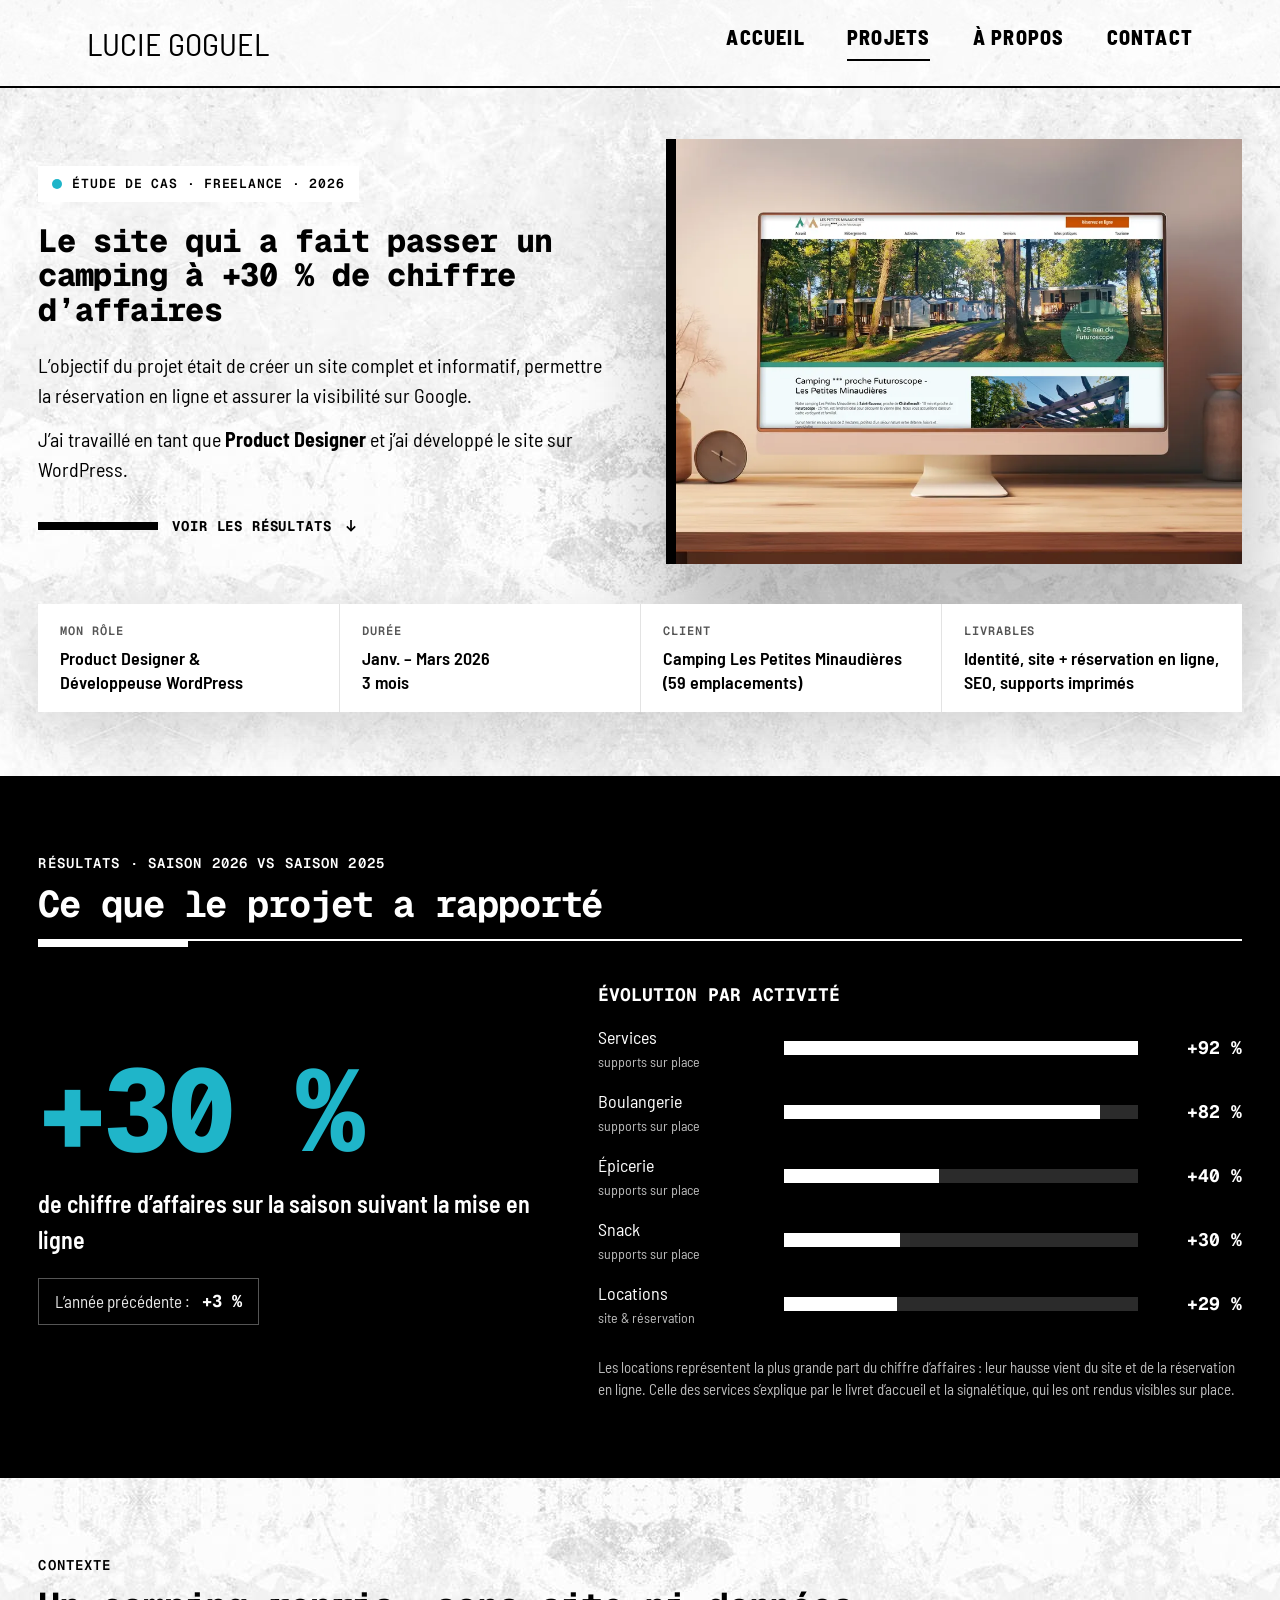
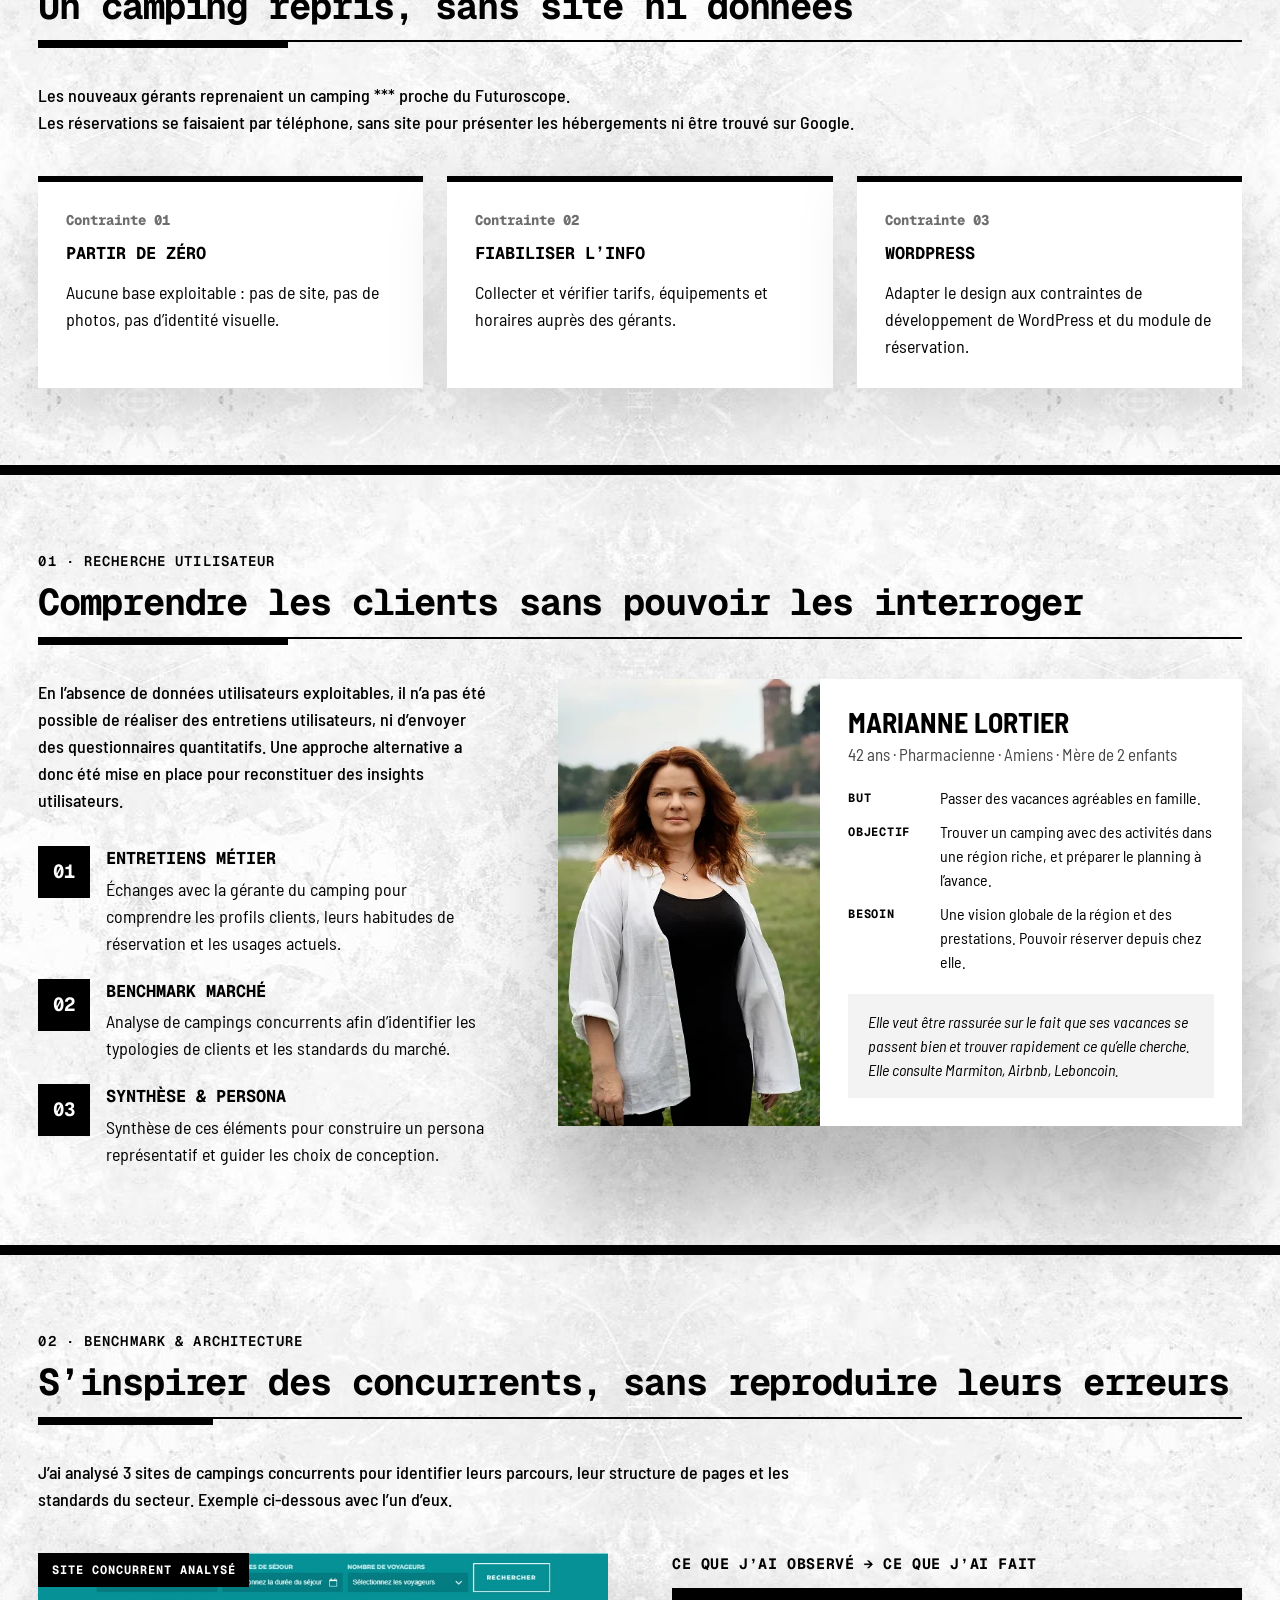
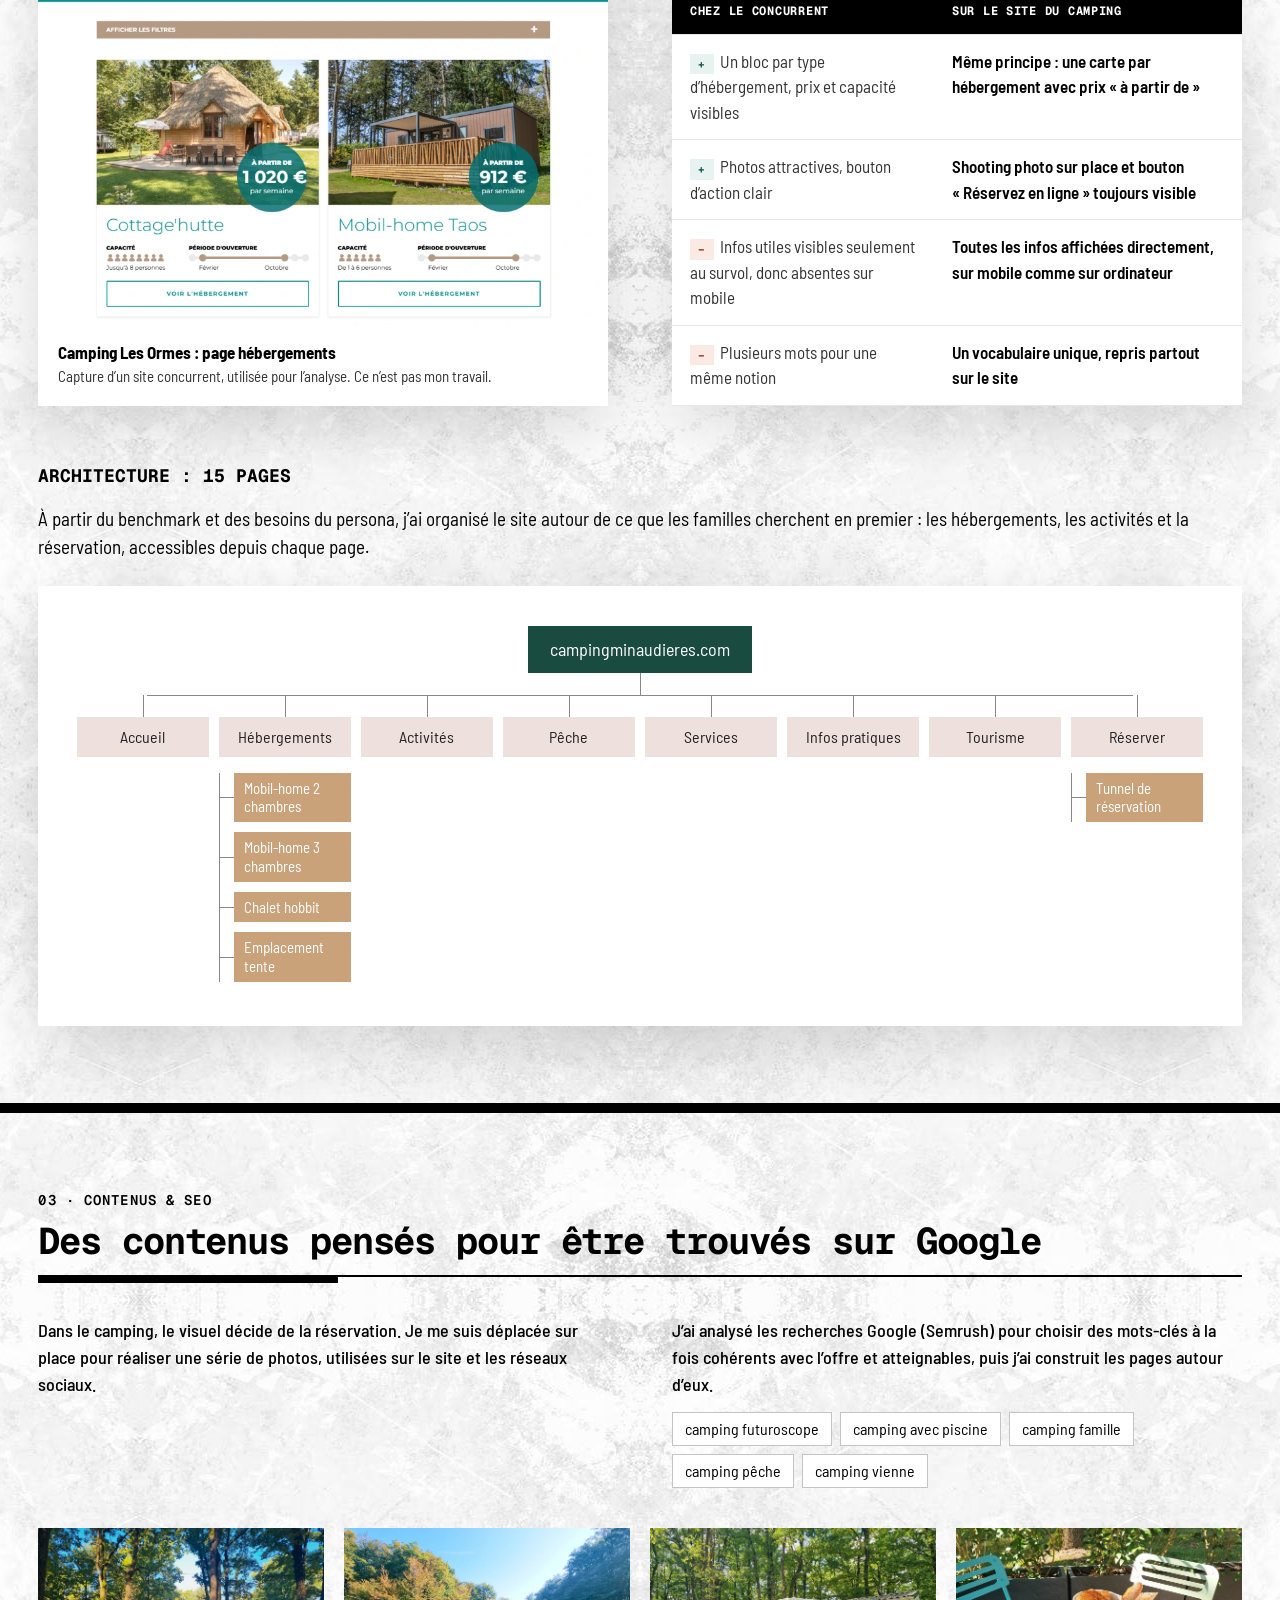
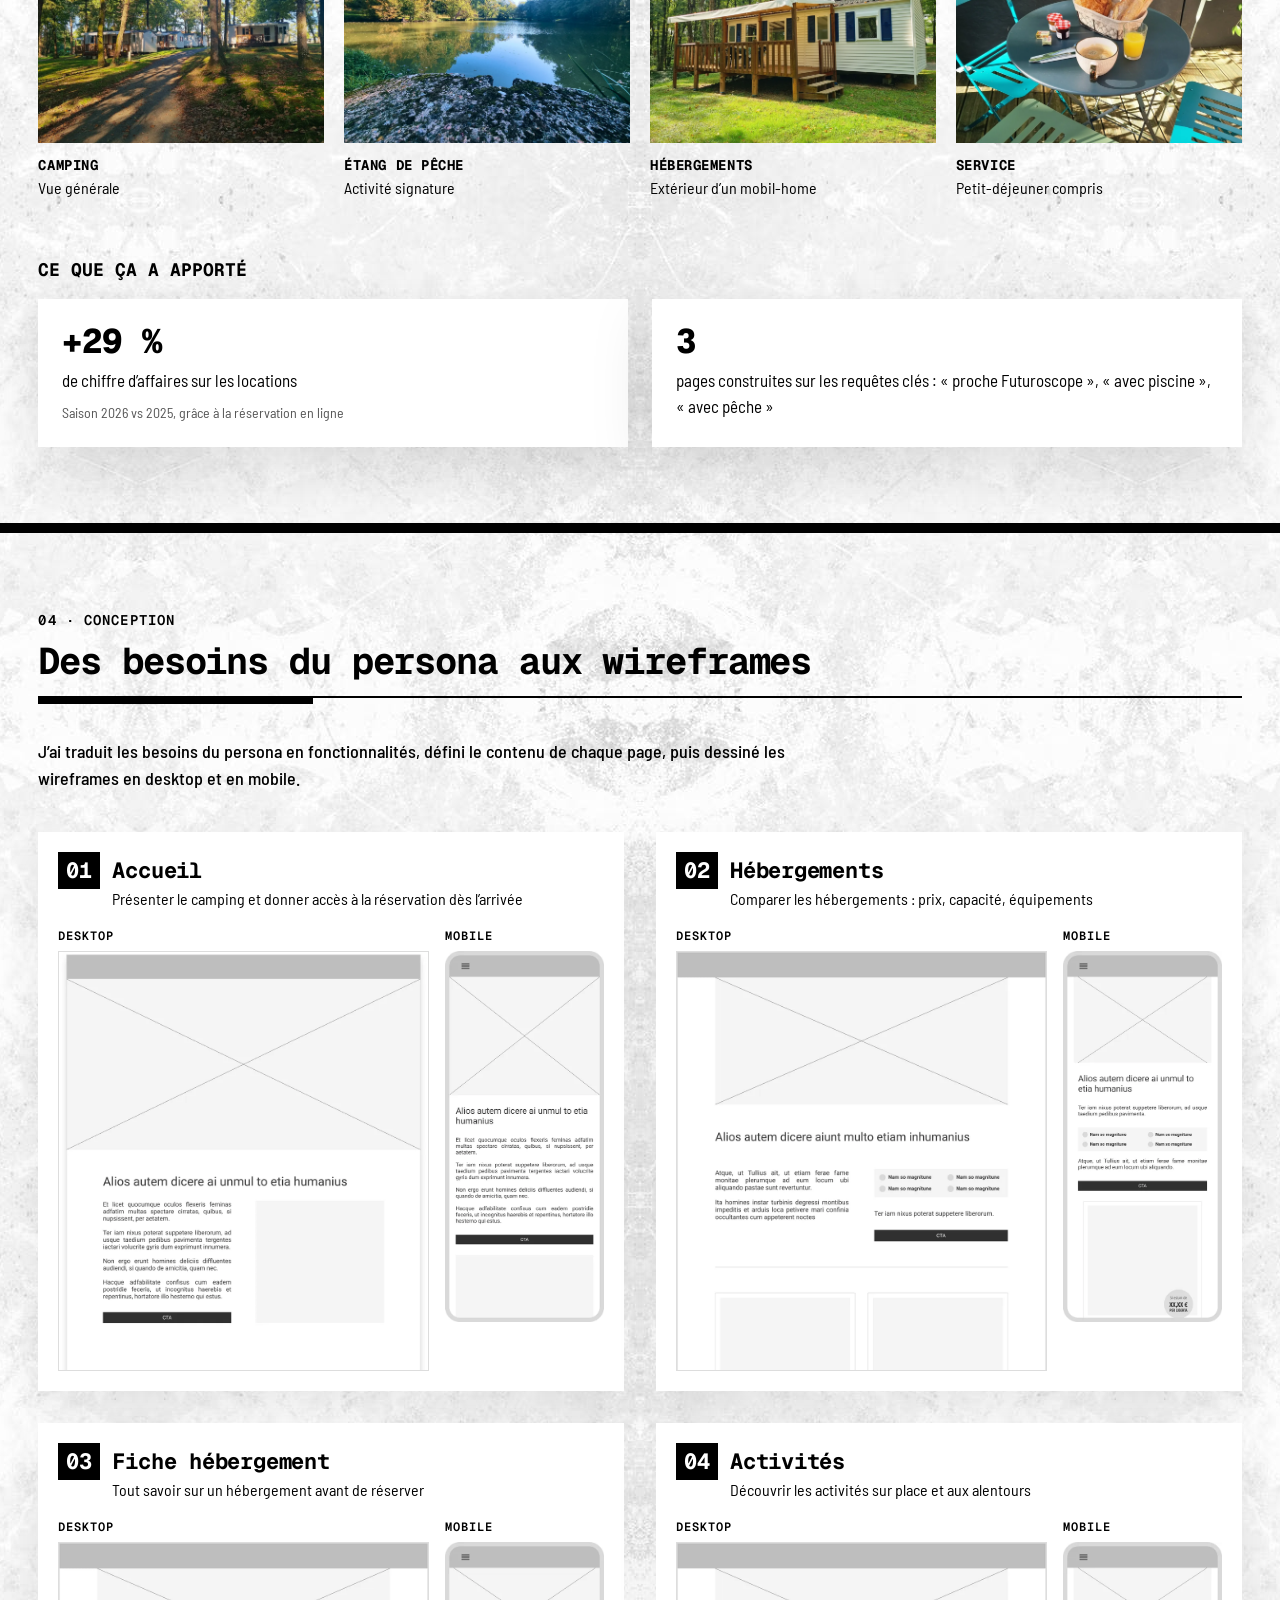
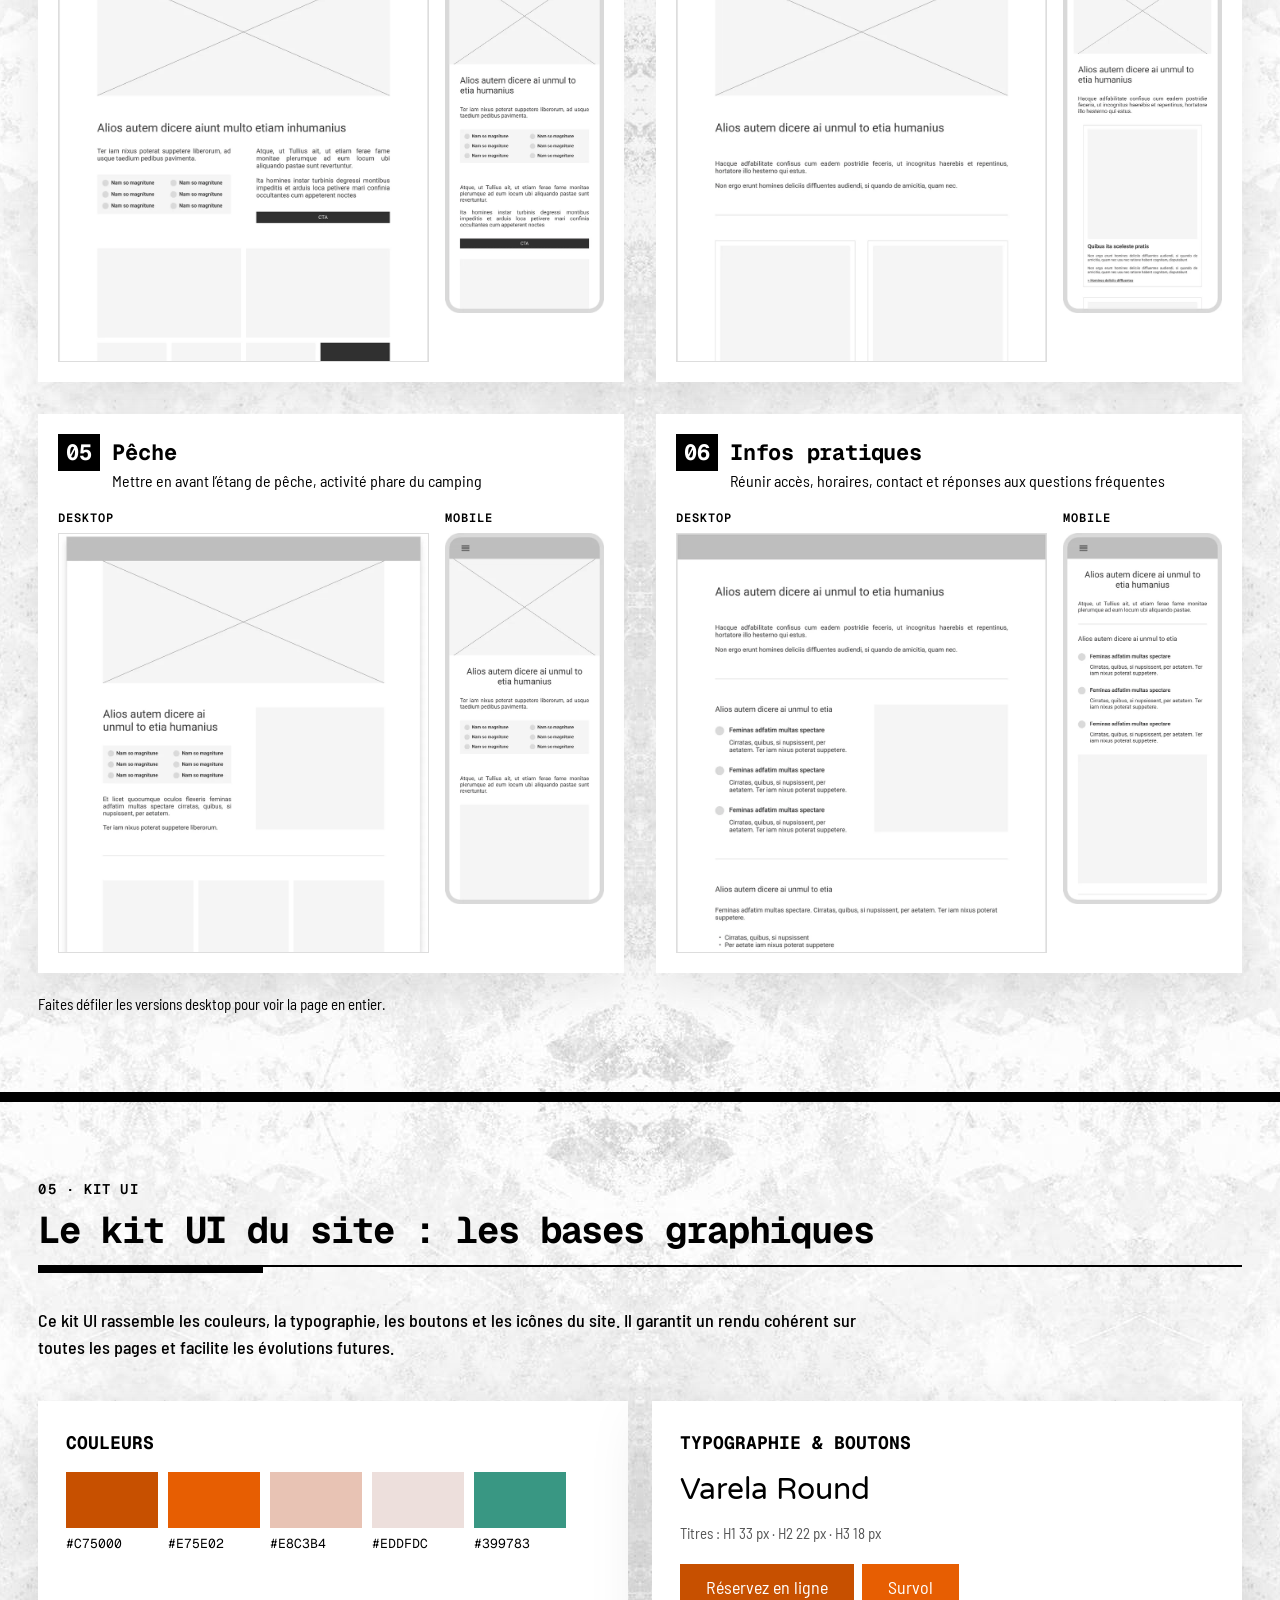
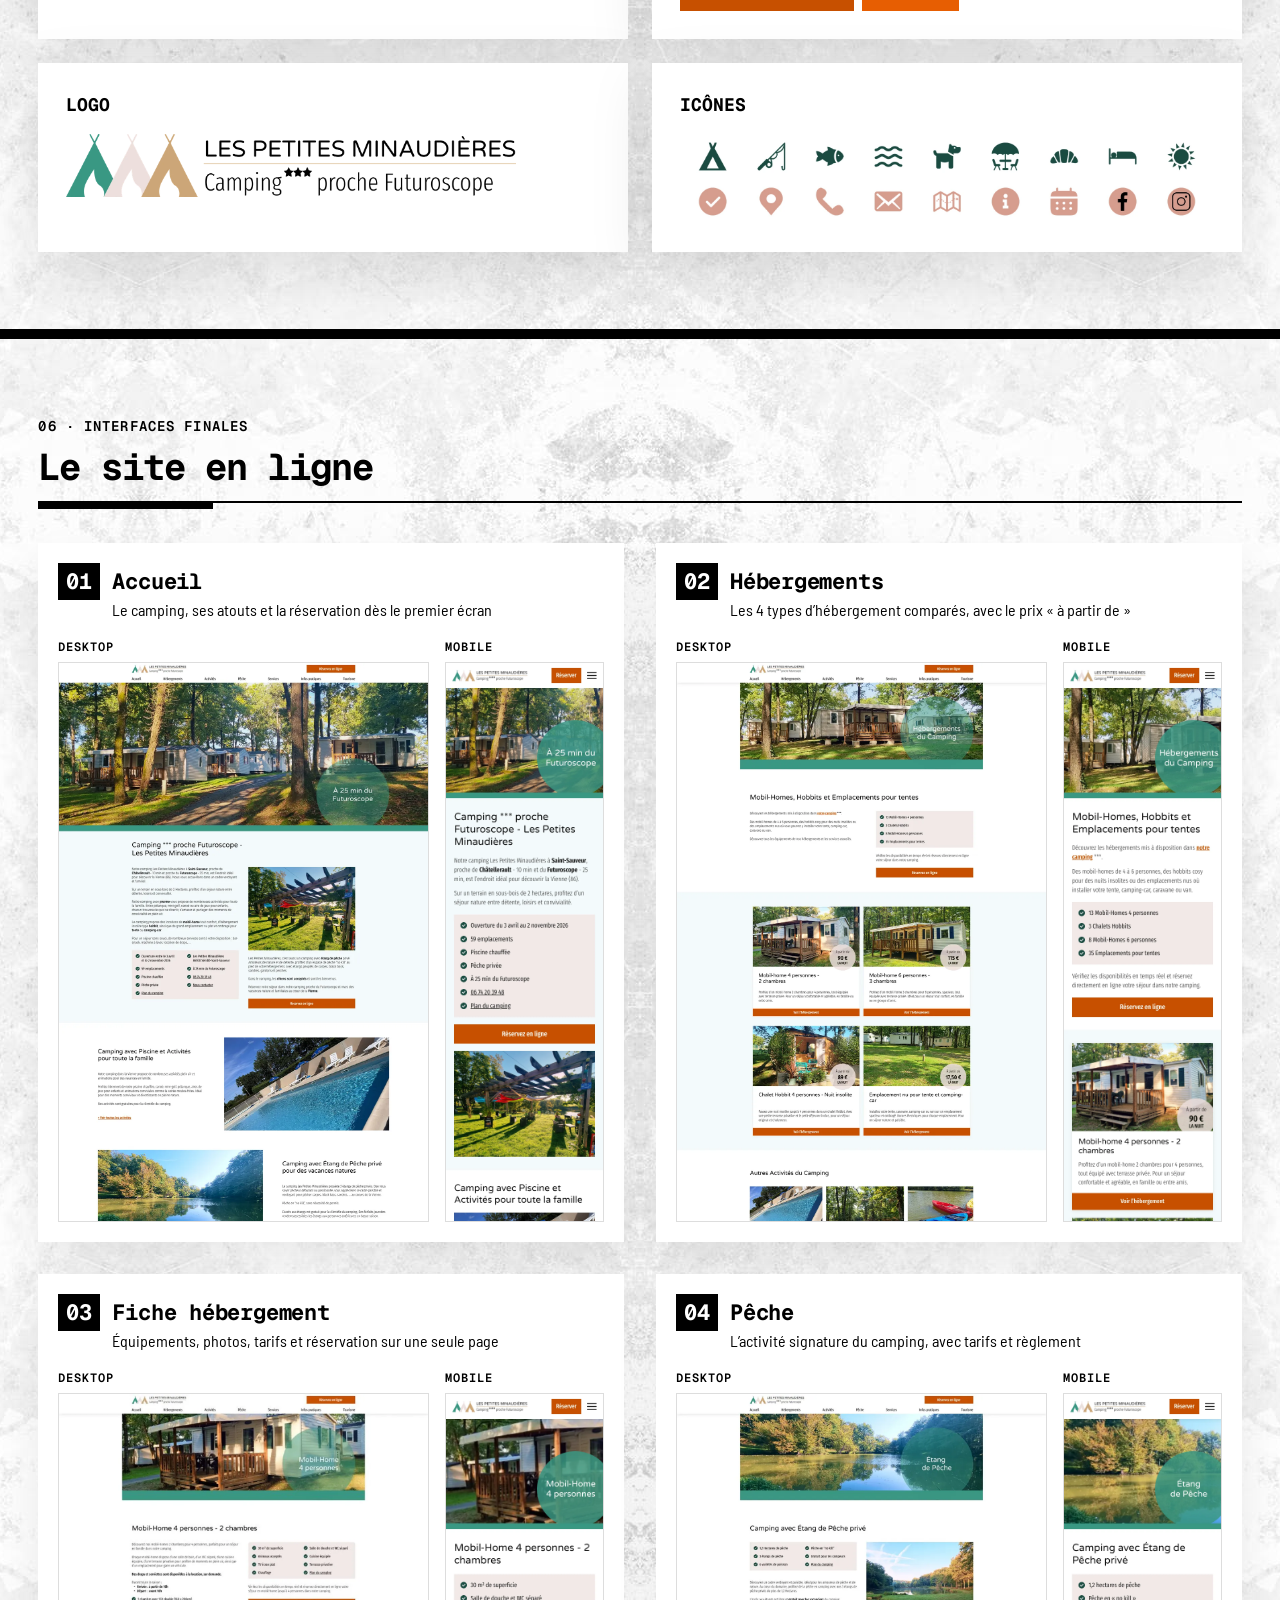
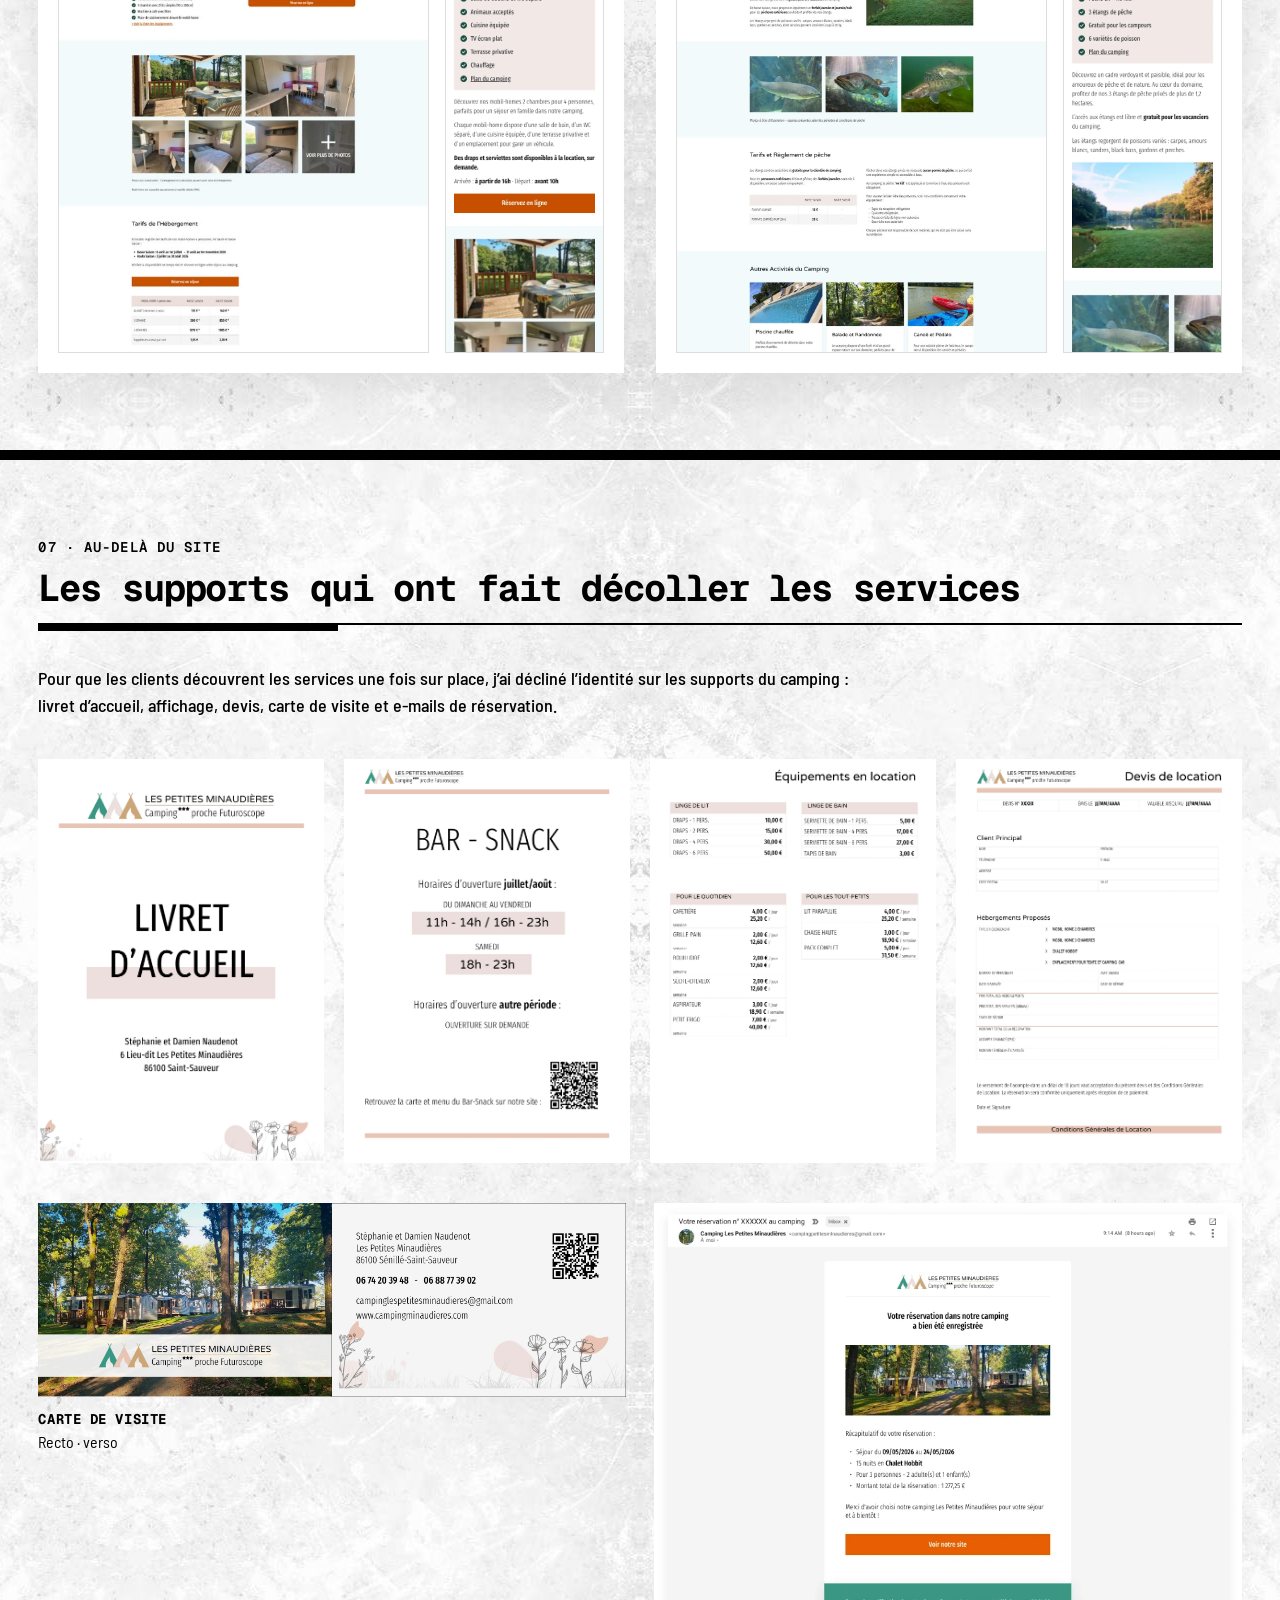
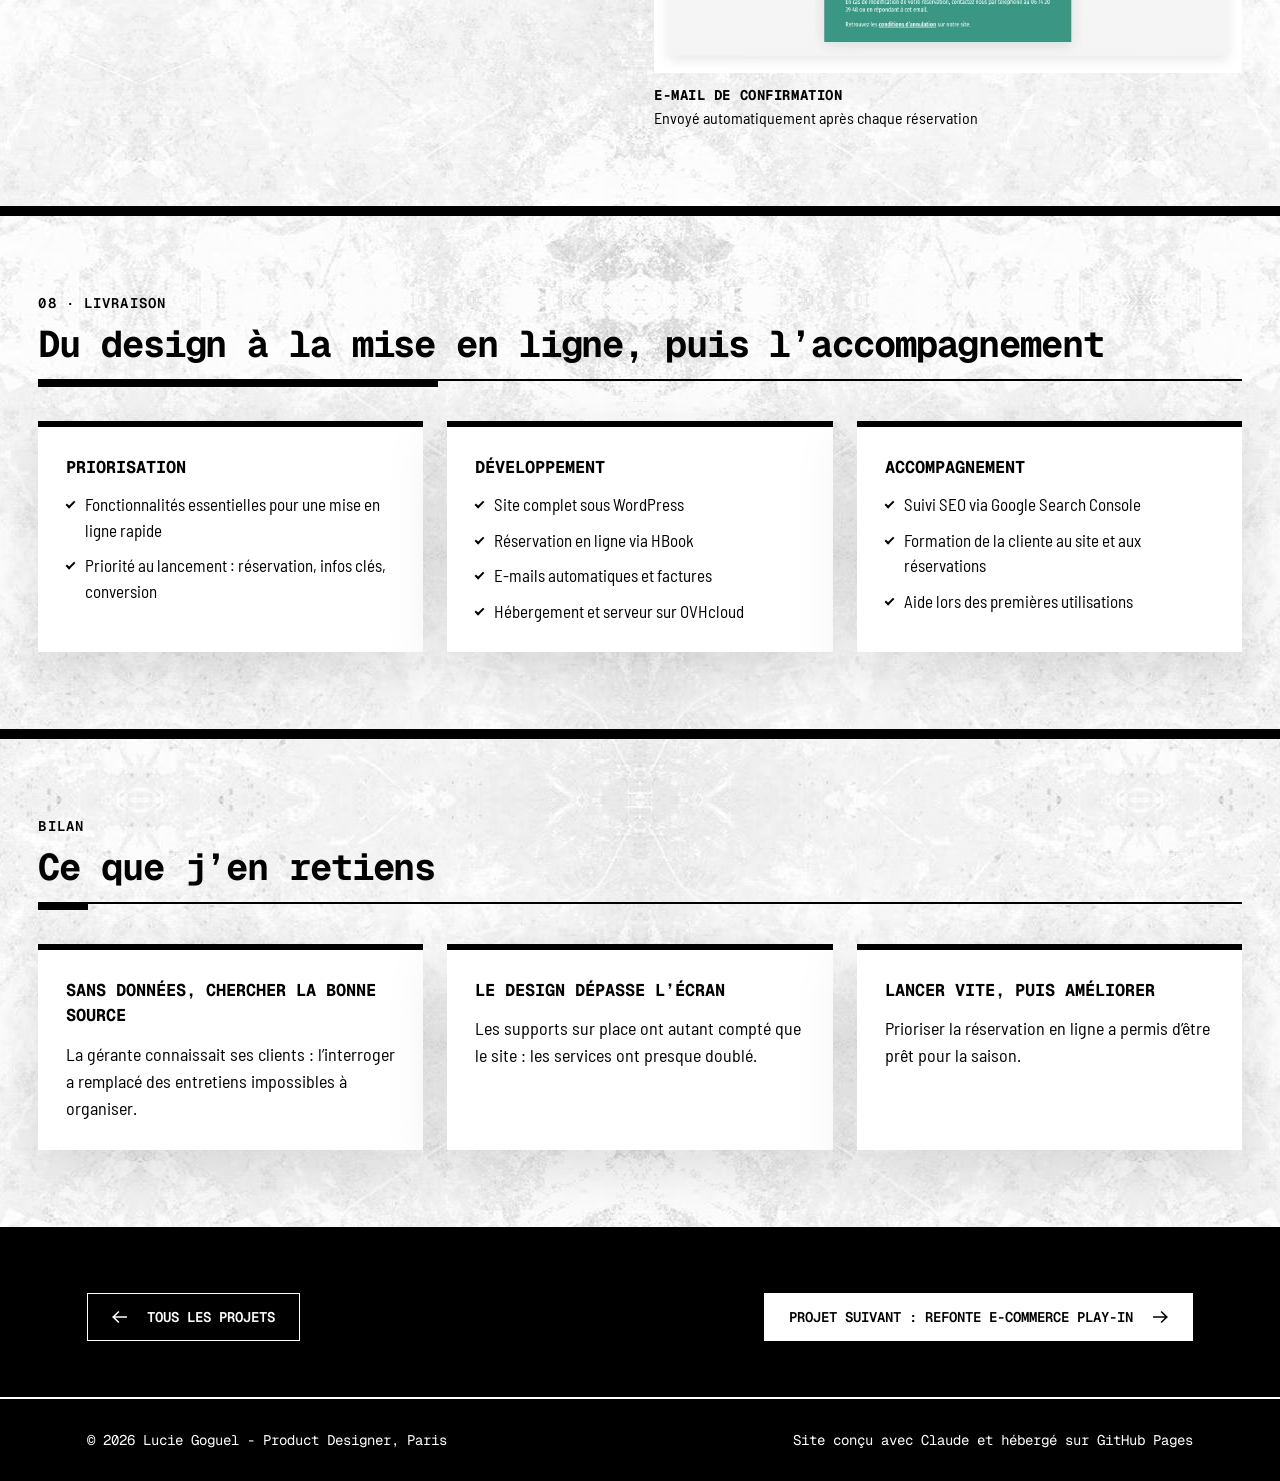
==== commit d23b2a30: "Camping : barre du titre Résultats à 150 px Co-Authored-By: Claude Opus 5.5 <noreply@anthropic.com> " ====
--- a/projets/camping-minaudieres/index.html
+++ b/projets/camping-minaudieres/index.html
@@ -72,7 +72,7 @@
     <!-- ===================== RÉSULTATS ===================== -->
     <section class="st-section st-section--black" id="resultats" aria-labelledby="t-res">
       <div class="st-wrap">
-        <div class="st-h2"><small>Résultats · saison 2026 vs saison 2025</small><h2 id="t-res">Ce que le projet a rapporté</h2></div>
+        <div class="st-h2" style="--bar:150px"><small>Résultats · saison 2026 vs saison 2025</small><h2 id="t-res">Ce que le projet a rapporté</h2></div>
         <div class="st-results">
           <div class="st-big">
             <p class="st-big__num">+30&nbsp;%</p>
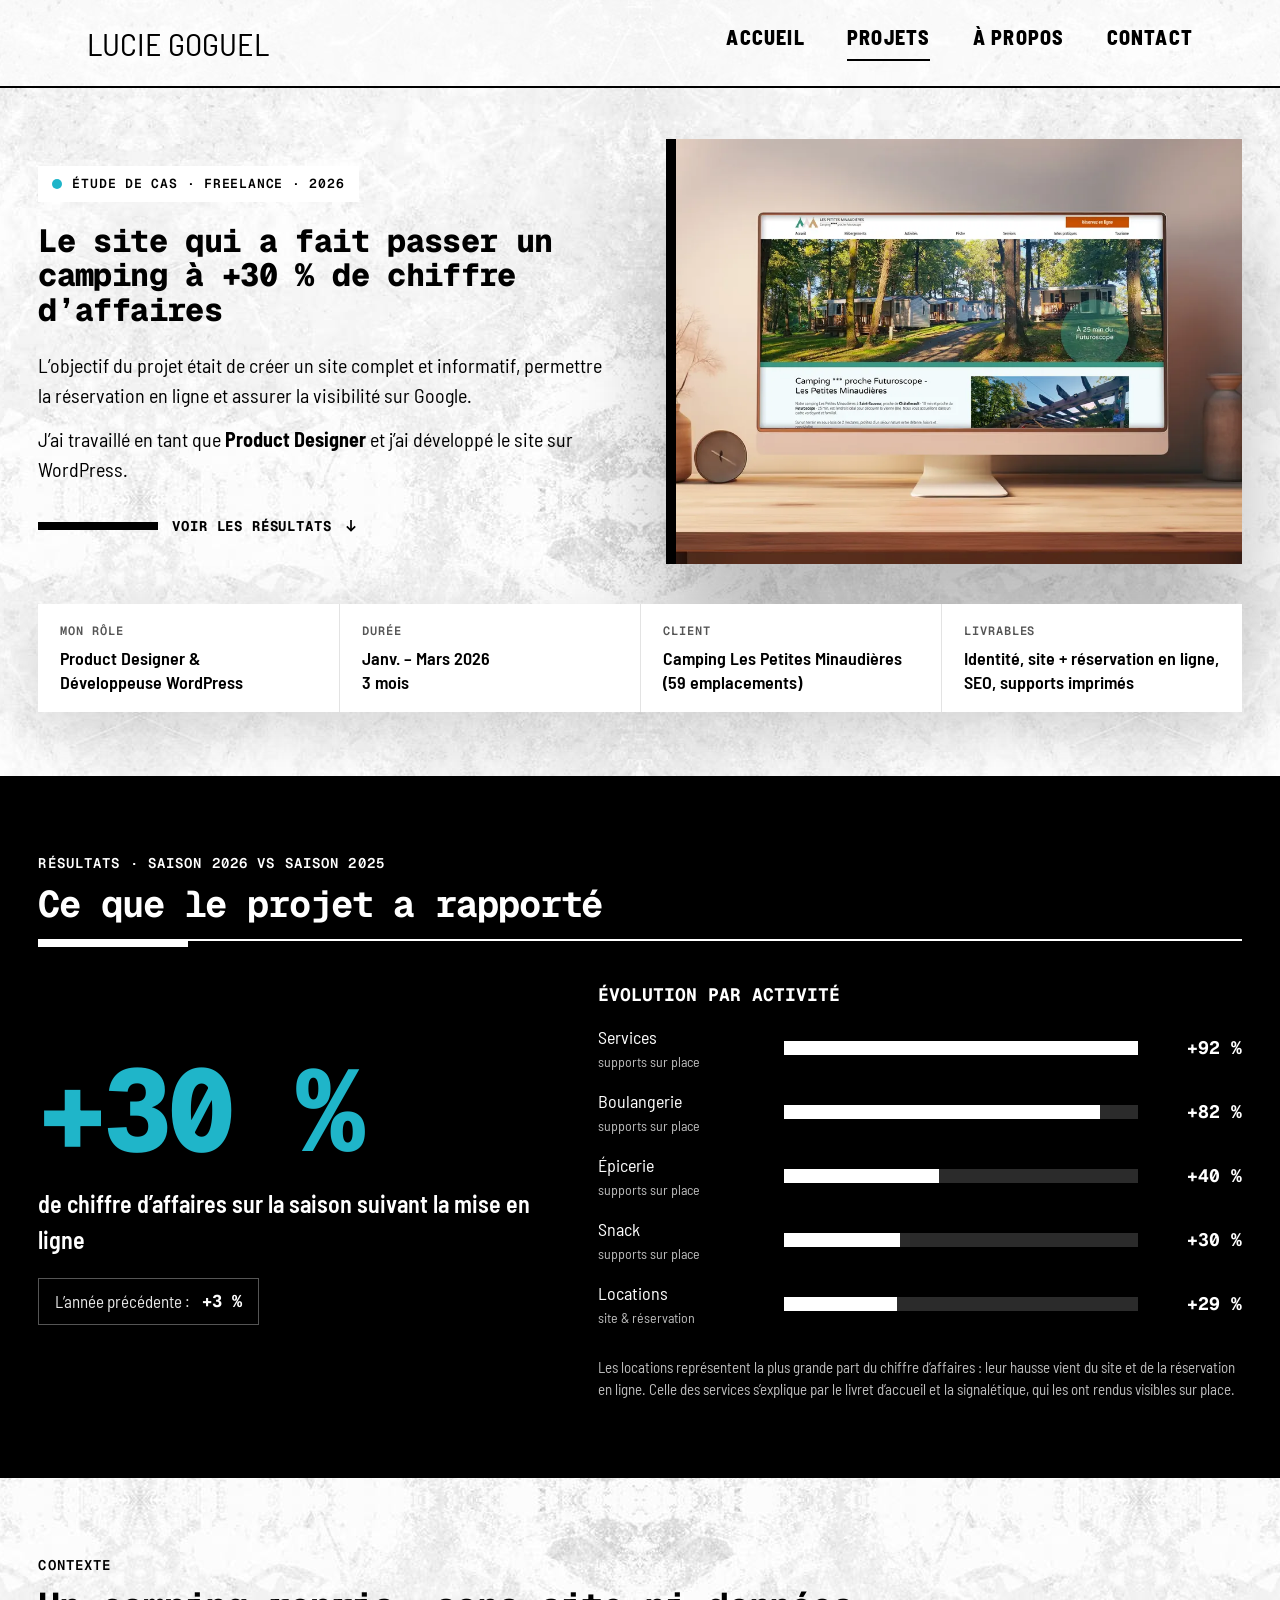
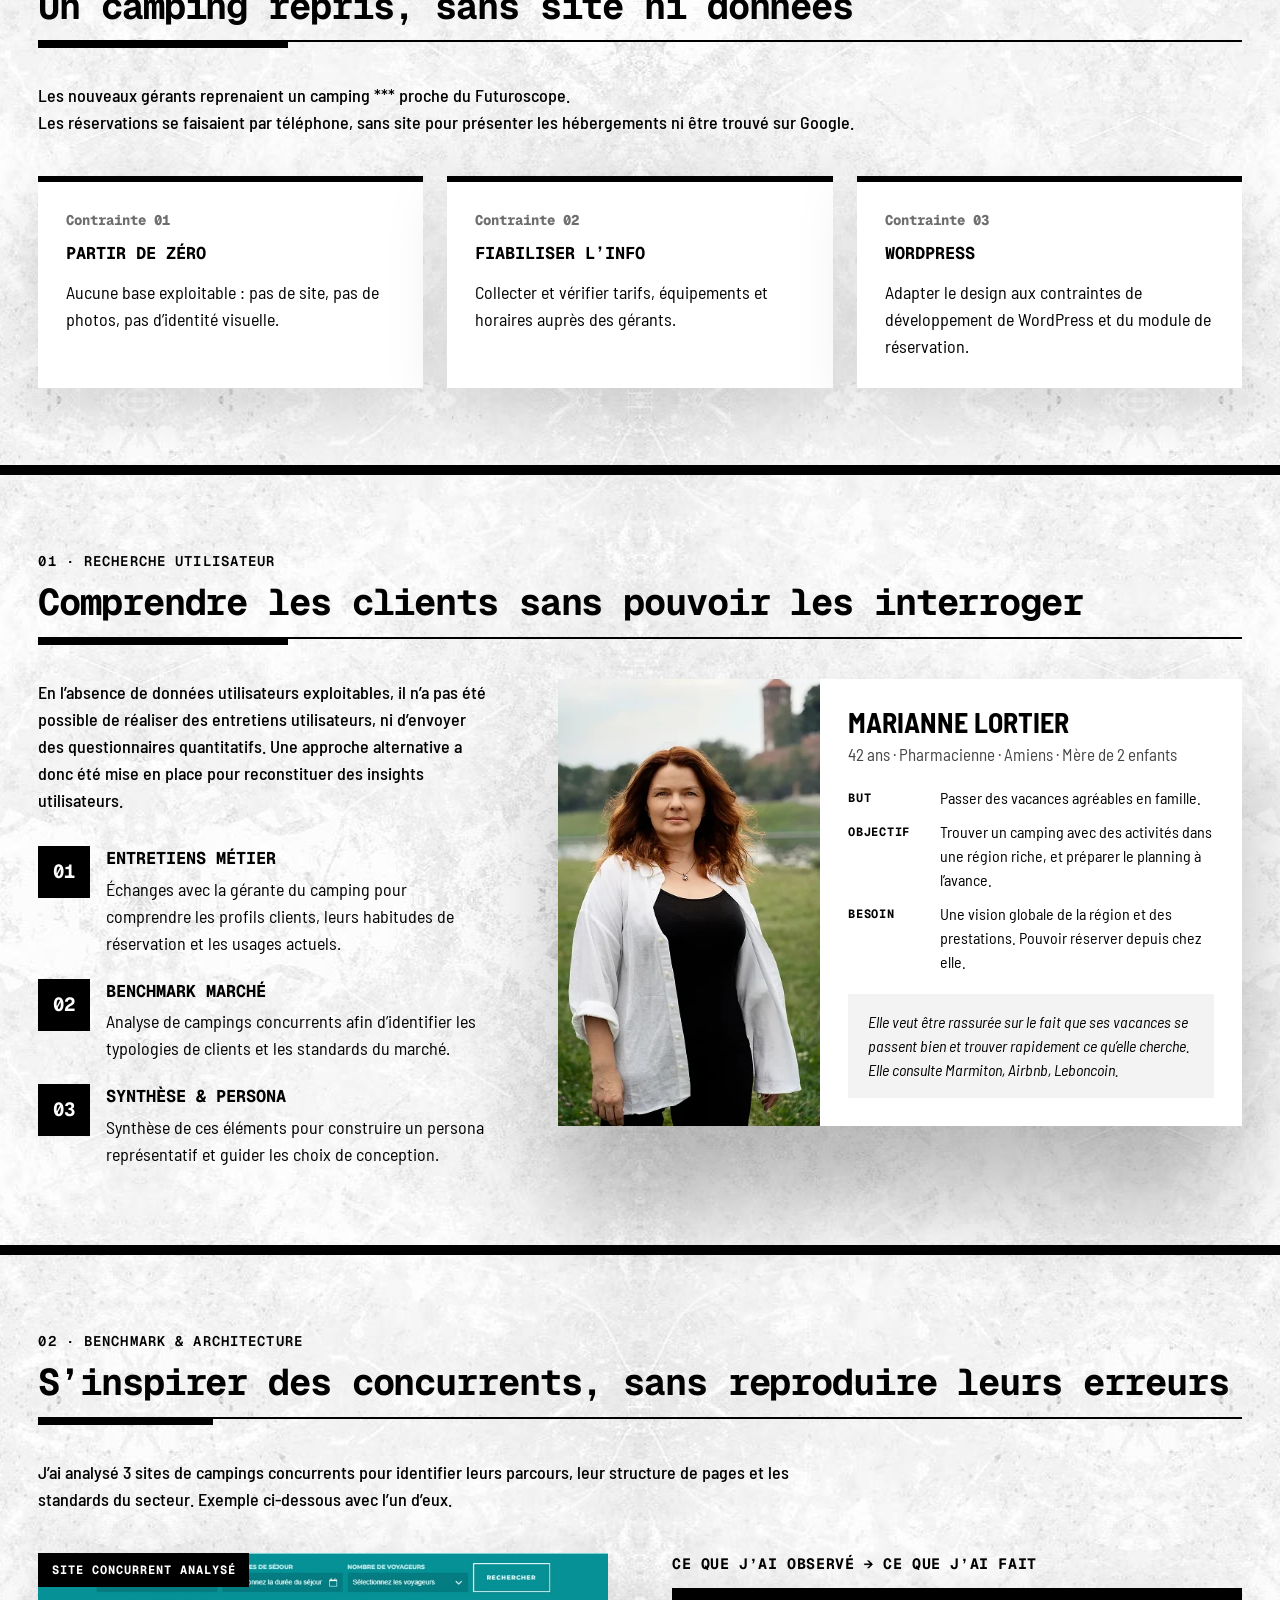
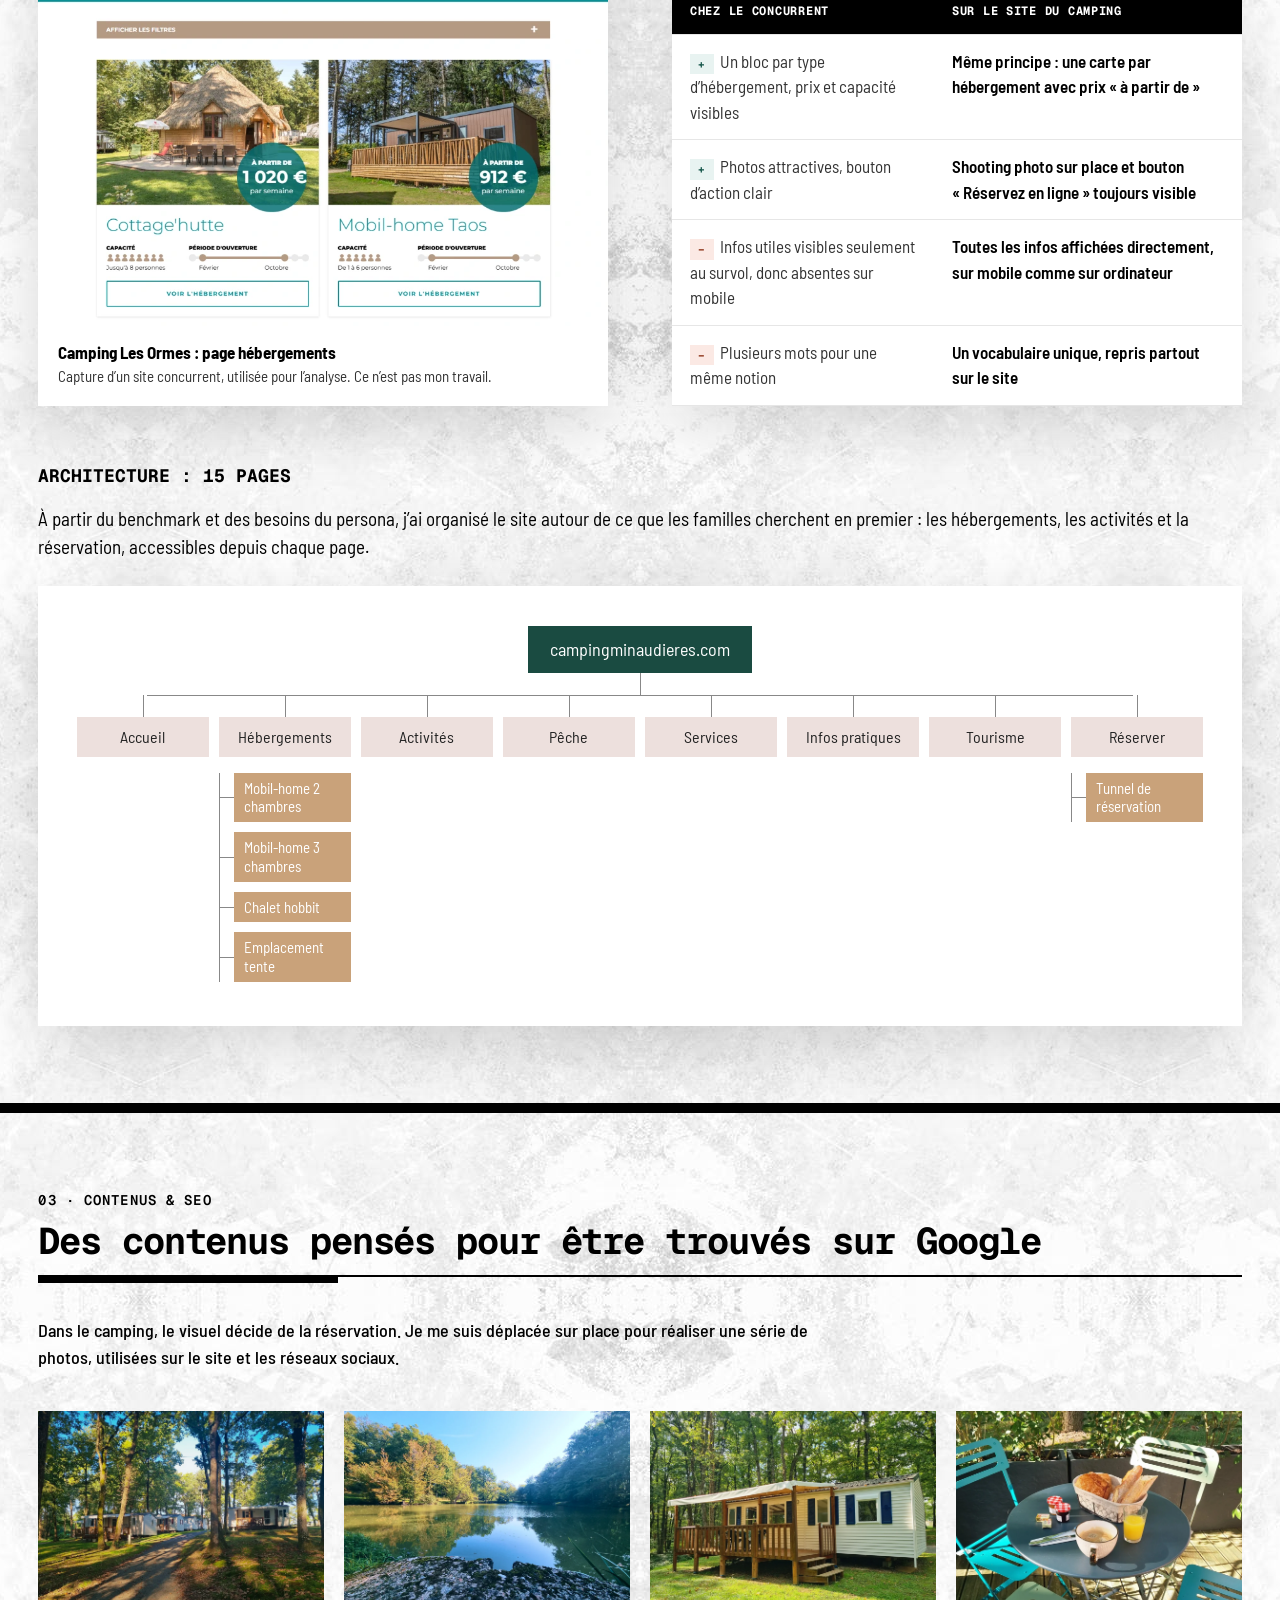
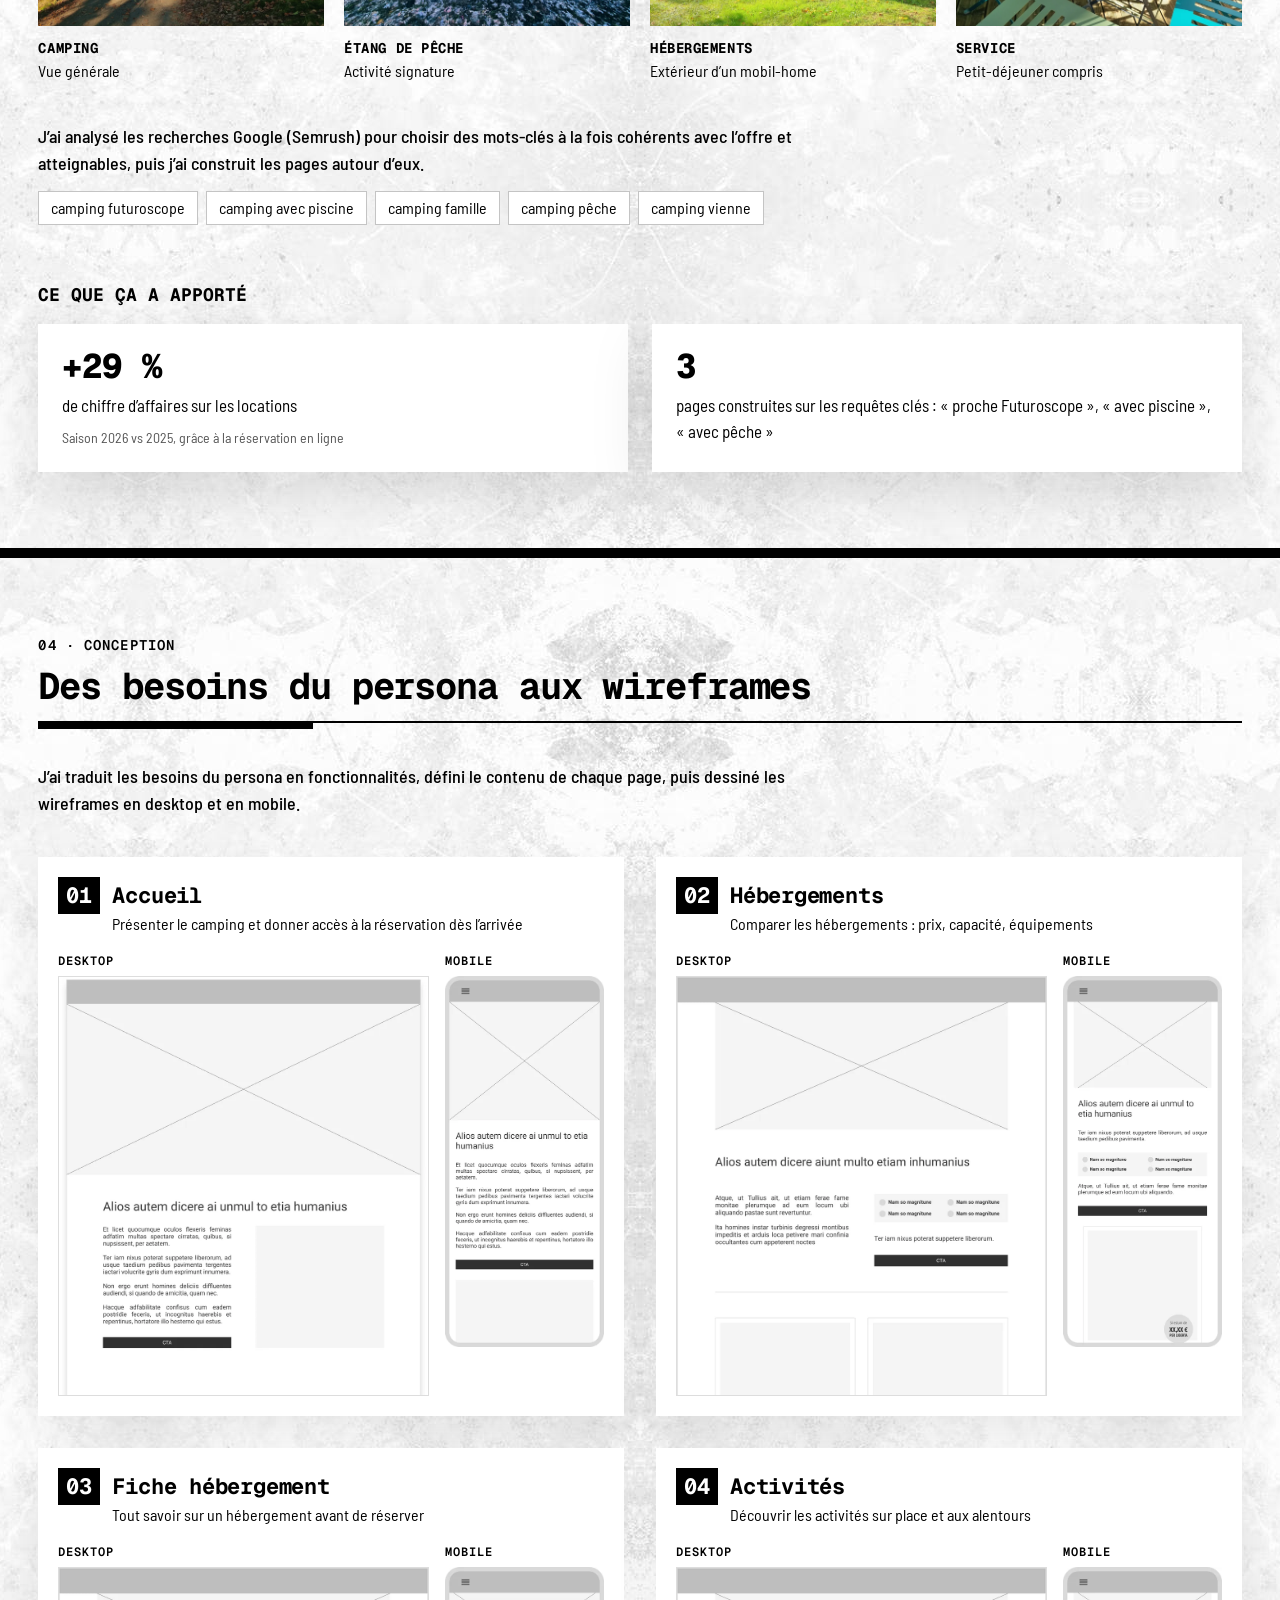
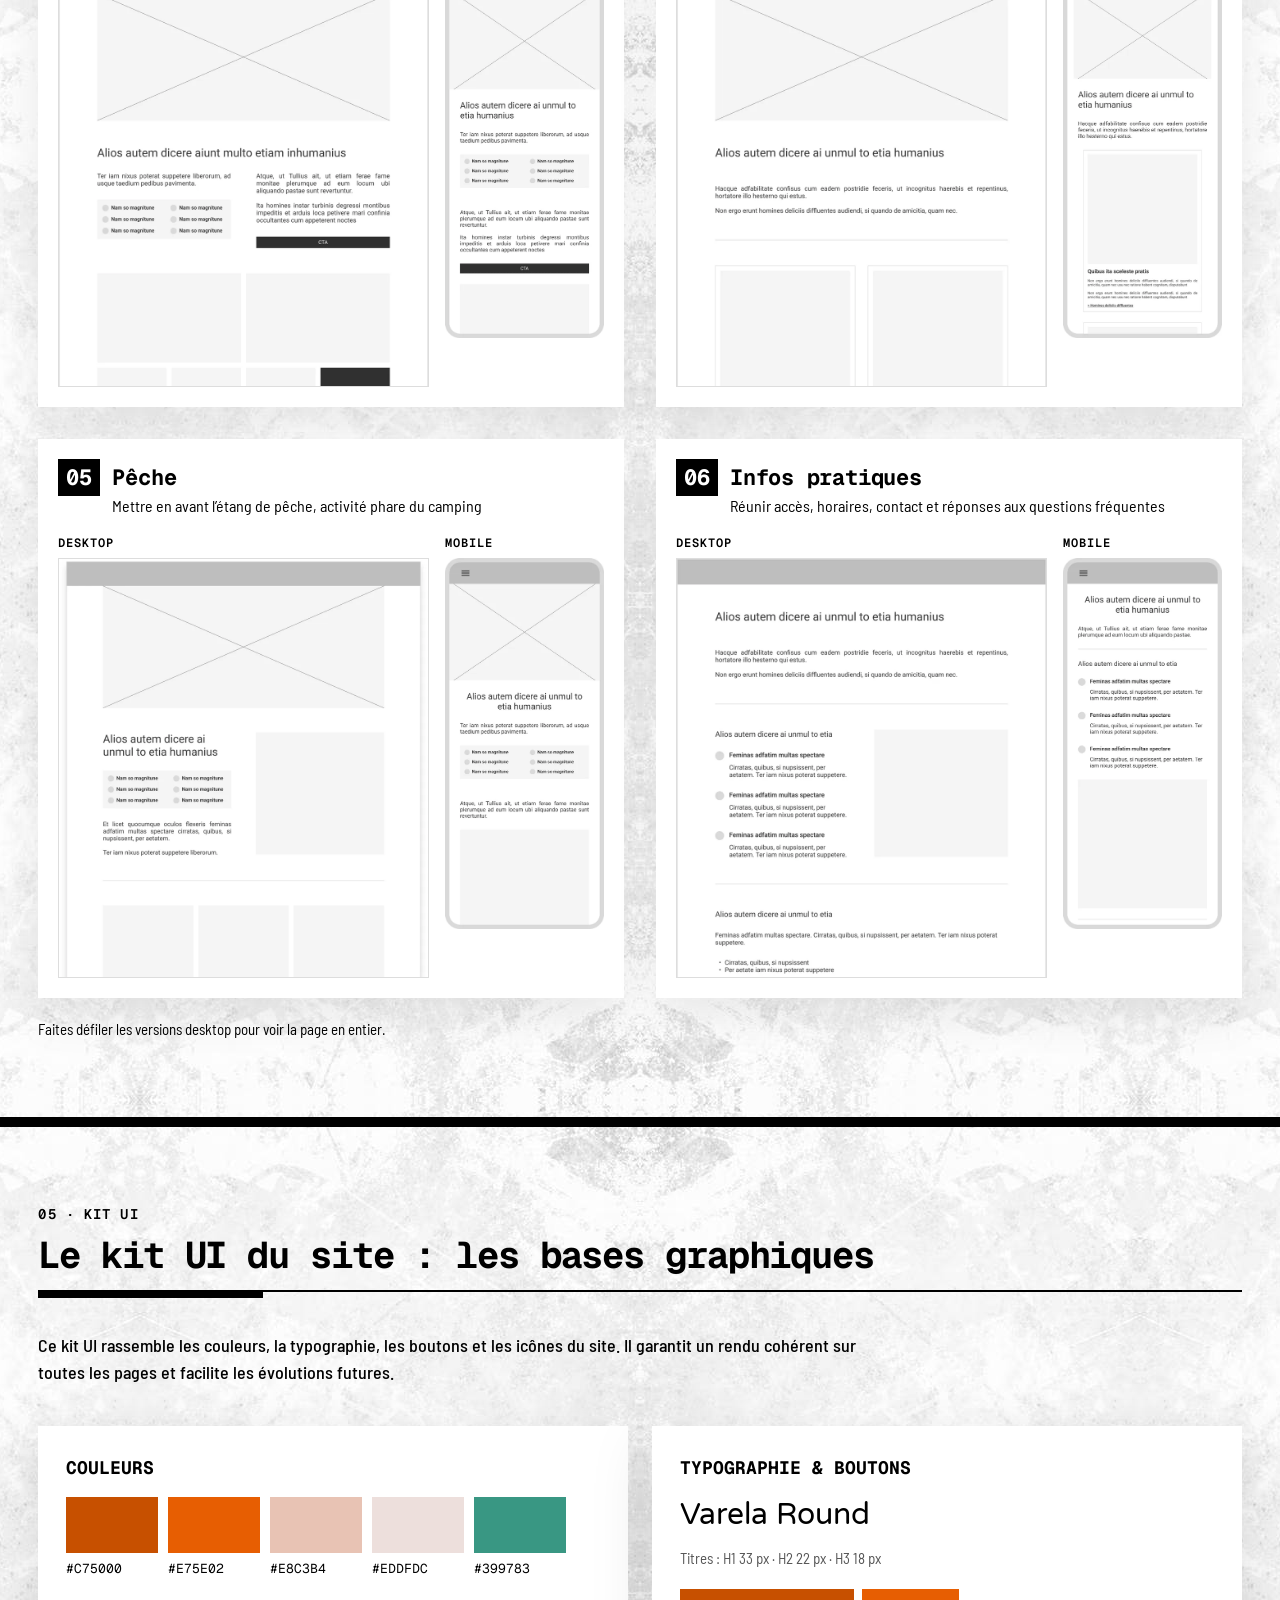
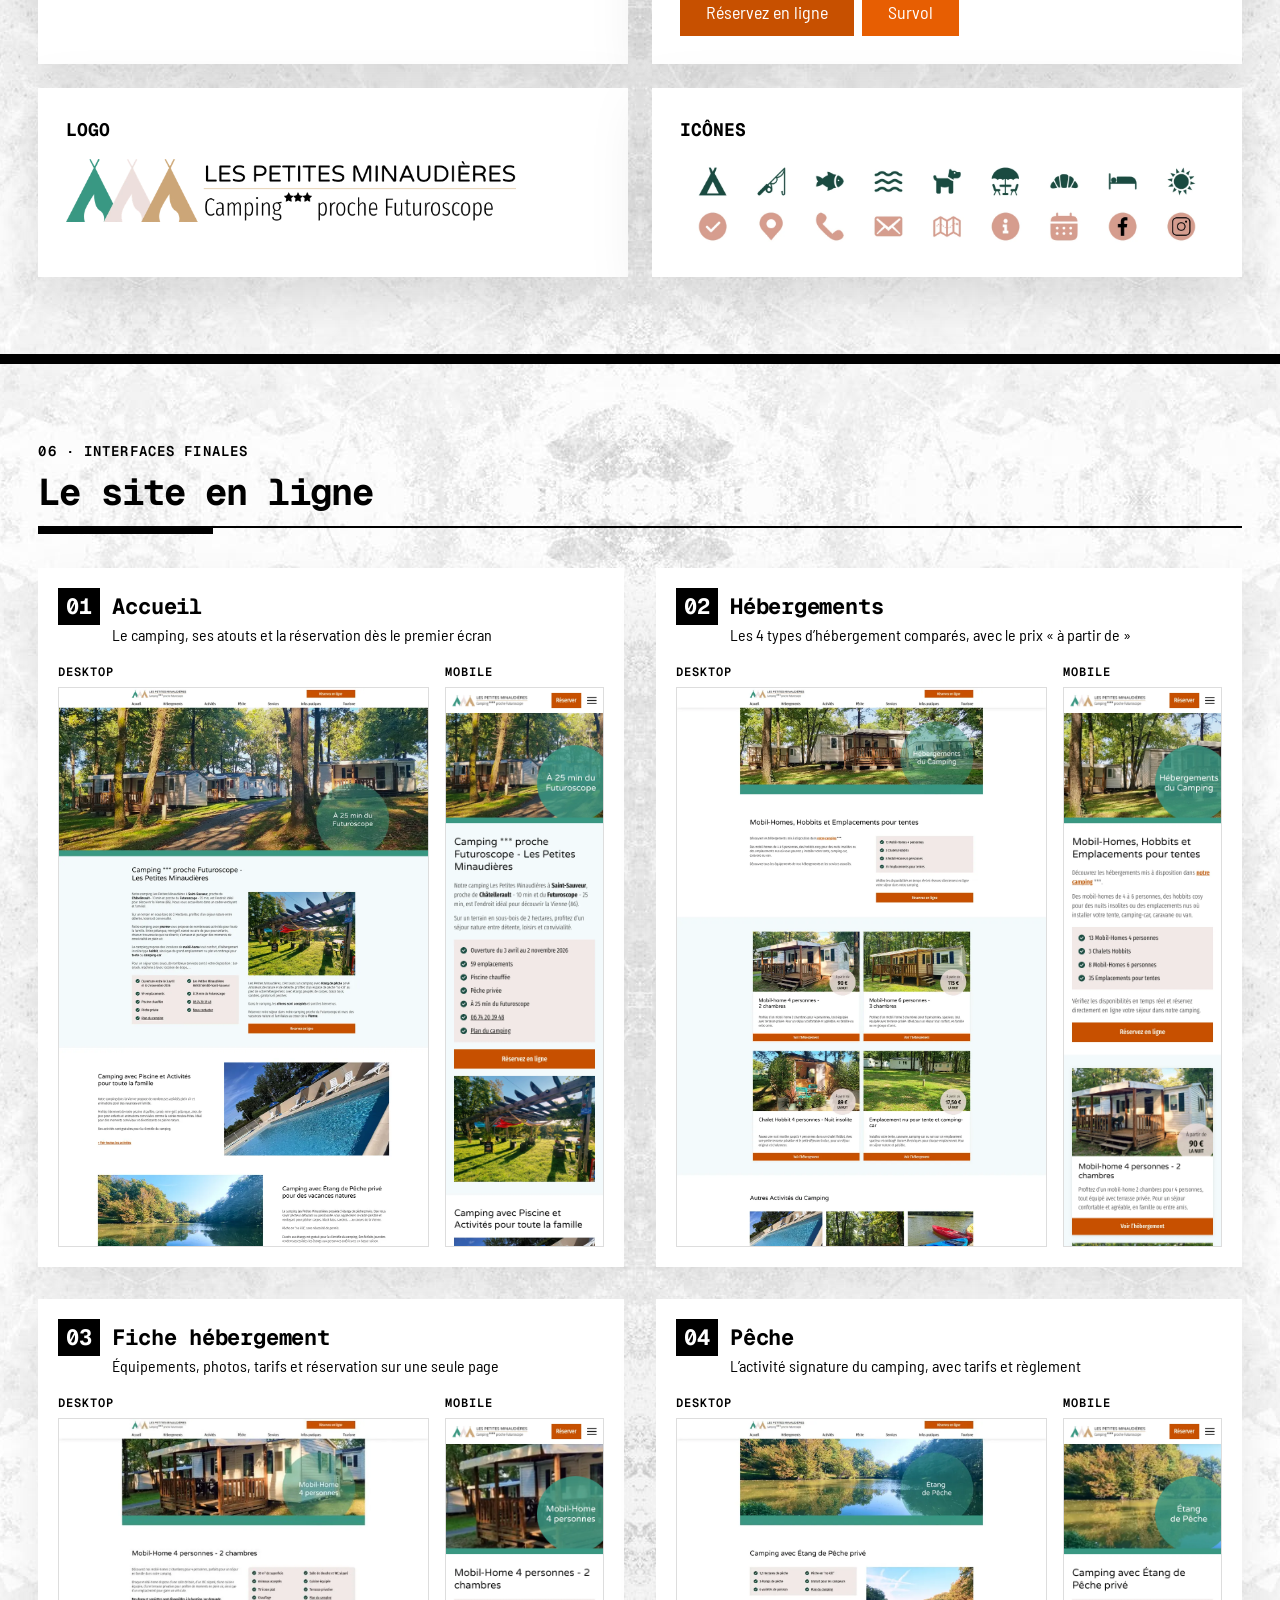
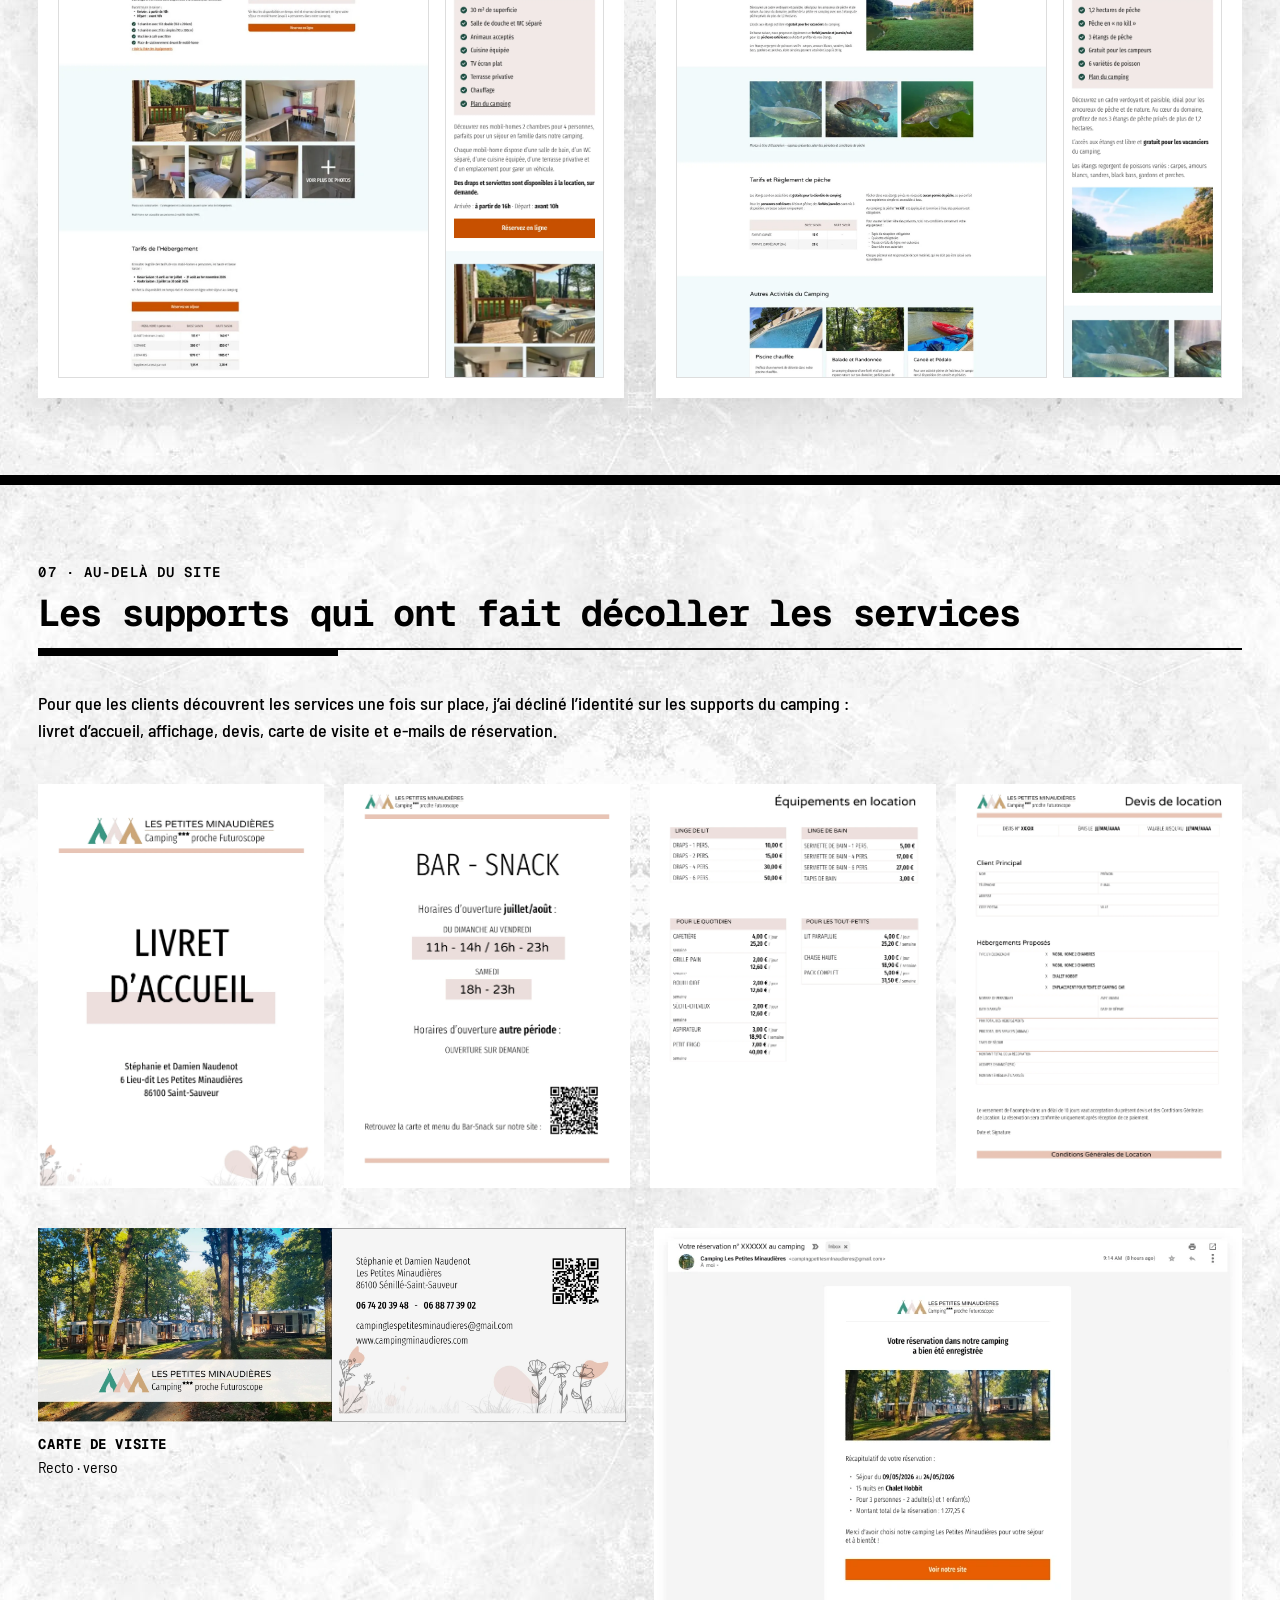
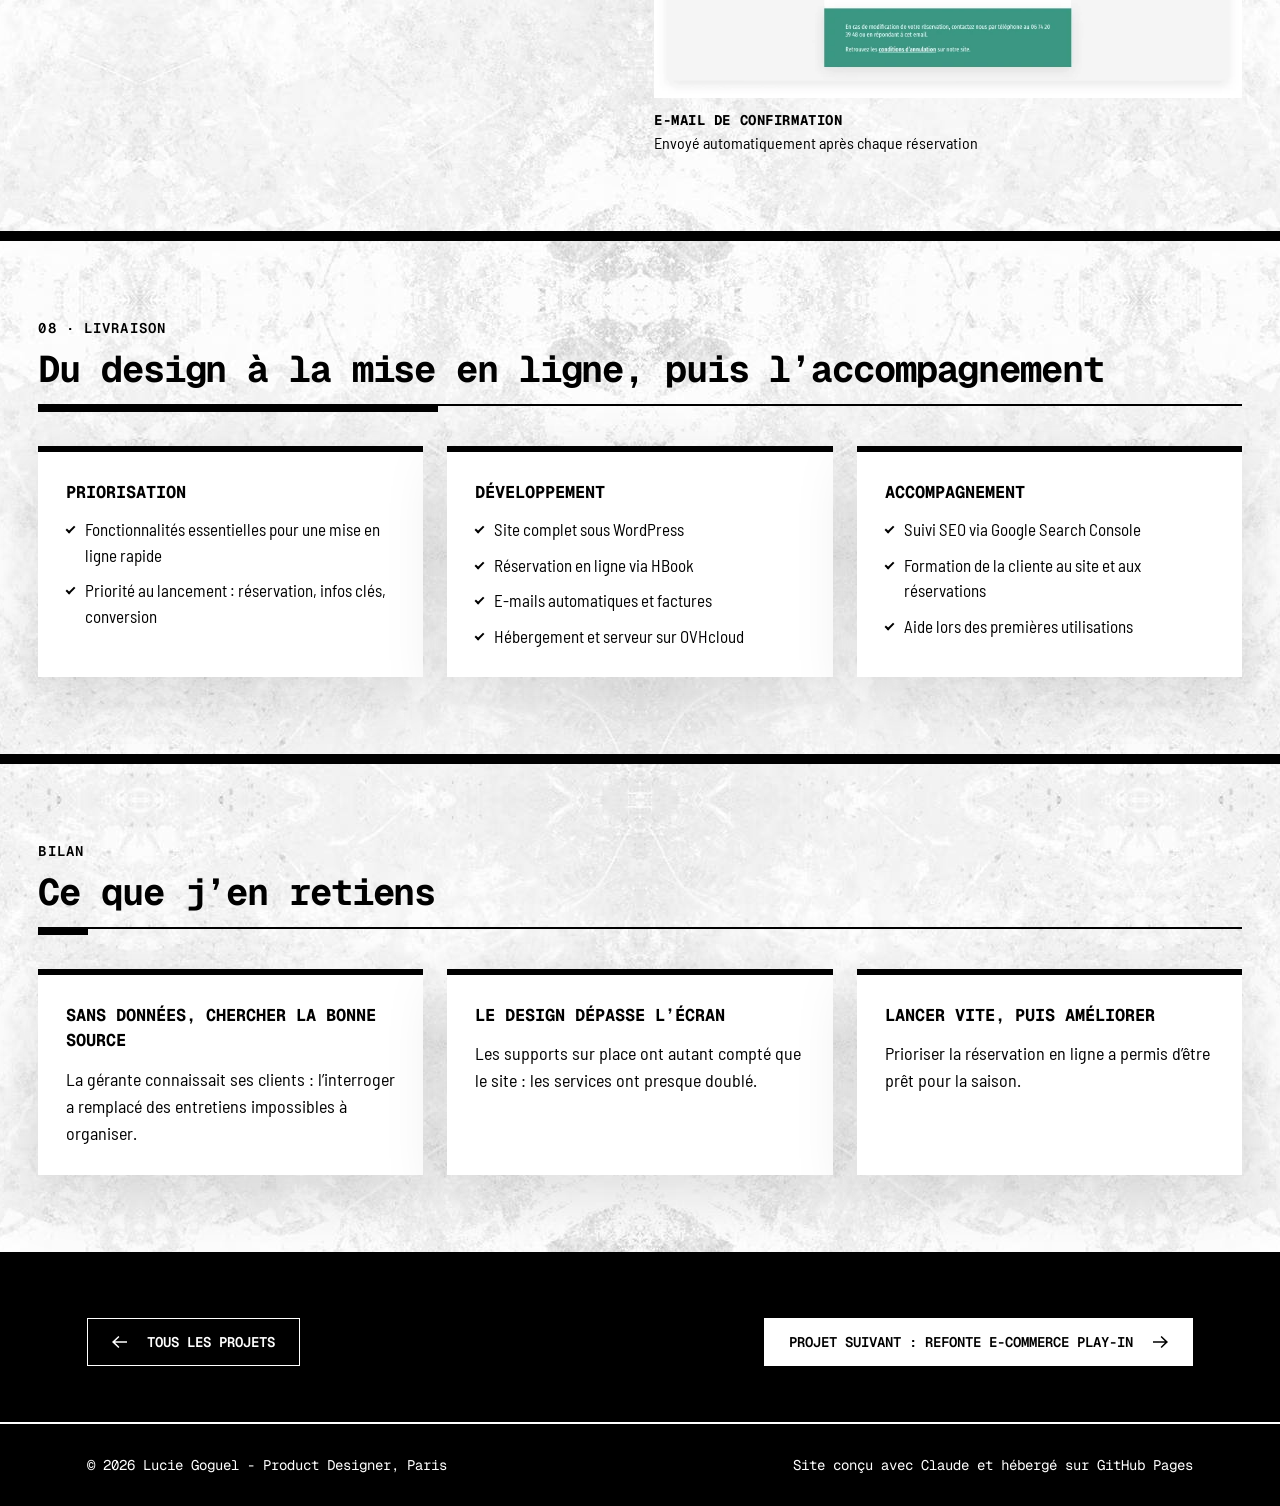
==== commit 4f30e8e6: "Camping : mots-clés SEO sous les photos Co-Authored-By: Claude Opus 5.5 <noreply@anthropic.com> Clau" ====
--- a/projets/camping-minaudieres/index.html
+++ b/projets/camping-minaudieres/index.html
@@ -179,22 +179,18 @@
     <section class="st-section st-section--white st-rule-top" aria-labelledby="t-seo">
       <div class="st-wrap">
         <div class="st-h2" style="--bar:300px"><small>03 · Contenus &amp; SEO</small><h2 id="t-seo">Des contenus pensés pour être trouvés sur Google</h2></div>
-        <div class="st-split">
-          <div>
-            <p class="st-lead">Dans le camping, le visuel décide de la réservation. Je me suis déplacée sur place pour réaliser une série de photos, utilisées sur le site et les réseaux sociaux.</p>
-          </div>
-          <div>
-            <p class="st-lead">J’ai analysé les recherches Google (Semrush) pour choisir des mots-clés à la fois cohérents avec l’offre et atteignables, puis j’ai construit les pages autour d’eux.</p>
-            <ul class="st-chips" aria-label="Mots-clés retenus">
-              <li>camping futuroscope</li><li>camping avec piscine</li><li>camping famille</li><li>camping pêche</li><li>camping vienne</li>
-            </ul>
-          </div>
-        </div>
+        <p class="st-lead">Dans le camping, le visuel décide de la réservation. Je me suis déplacée sur place pour réaliser une série de photos, utilisées sur le site et les réseaux sociaux.</p>
         <div class="st-photos">
           <figure class="st-shot"><img src="../../assets/img/camping/camping-vue.webp" alt="Allée ombragée bordée de mobil-homes sous les chênes du camping" width="1200" height="937" loading="lazy" style="width:100%;height:auto;aspect-ratio:4/3;object-fit:cover"><figcaption><strong>Camping</strong>Vue générale</figcaption></figure>
           <figure class="st-shot"><img src="../../assets/img/camping/etang.webp" alt="Étang de pêche du camping entouré d’arbres aux couleurs d’automne" width="1200" height="937" loading="lazy" style="width:100%;height:auto;aspect-ratio:4/3;object-fit:cover"><figcaption><strong>Étang de pêche</strong>Activité signature</figcaption></figure>
           <figure class="st-shot"><img src="../../assets/img/camping/mobil-home.webp" alt="Mobil-home 6 personnes avec terrasse en bois couverte, sous les arbres" width="1200" height="937" loading="lazy" style="width:100%;height:auto;aspect-ratio:4/3;object-fit:cover"><figcaption><strong>Hébergements</strong>Extérieur d’un mobil-home</figcaption></figure>
           <figure class="st-shot"><img src="../../assets/img/camping/petit-dejeuner.webp" alt="Petit-déjeuner servi en terrasse : viennoiseries, baguette, café et jus d’orange" width="1200" height="937" loading="lazy" style="width:100%;height:auto;aspect-ratio:4/3;object-fit:cover"><figcaption><strong>Service</strong>Petit-déjeuner compris</figcaption></figure>
+        </div>
+        <div>
+          <p class="st-lead">J’ai analysé les recherches Google (Semrush) pour choisir des mots-clés à la fois cohérents avec l’offre et atteignables, puis j’ai construit les pages autour d’eux.</p>
+          <ul class="st-chips" aria-label="Mots-clés retenus">
+              <li>camping futuroscope</li><li>camping avec piscine</li><li>camping famille</li><li>camping pêche</li><li>camping vienne</li>
+            </ul>
         </div>
 
         <p class="st-h3">Ce que ça a apporté</p>
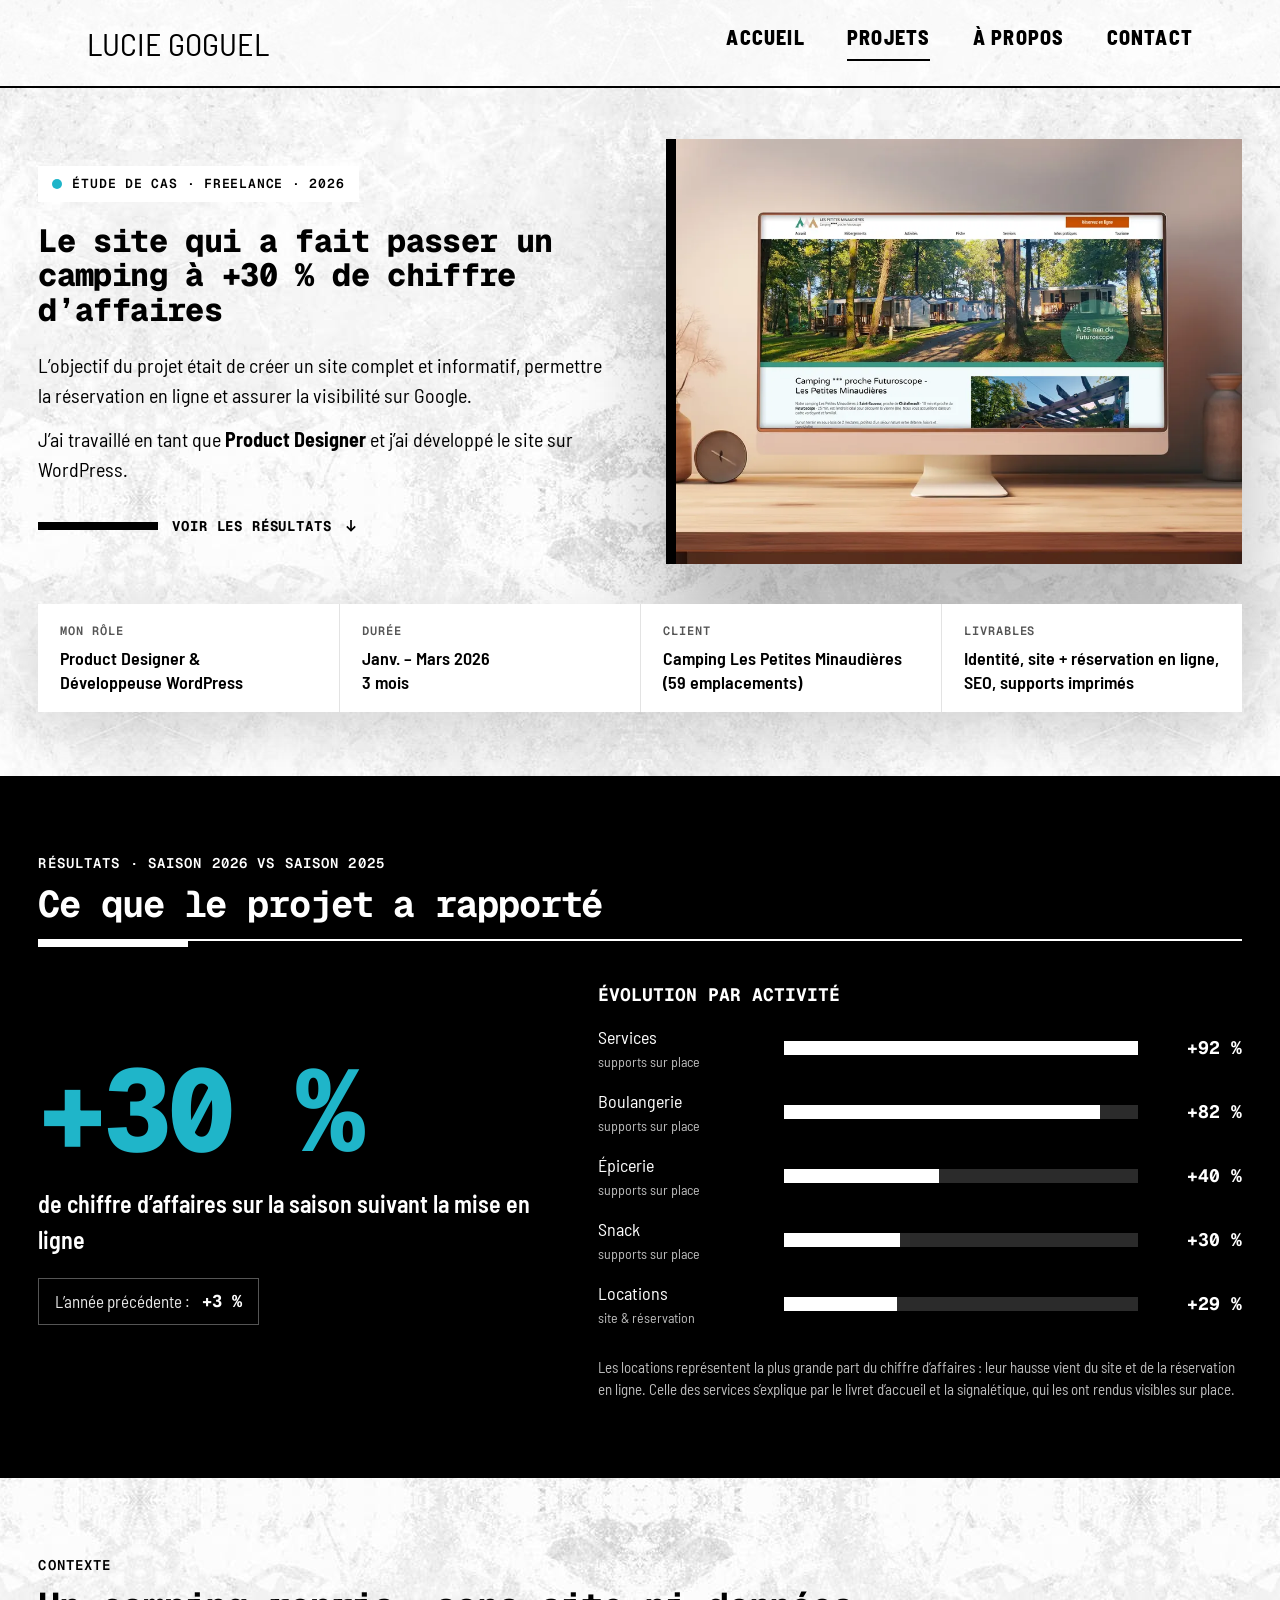
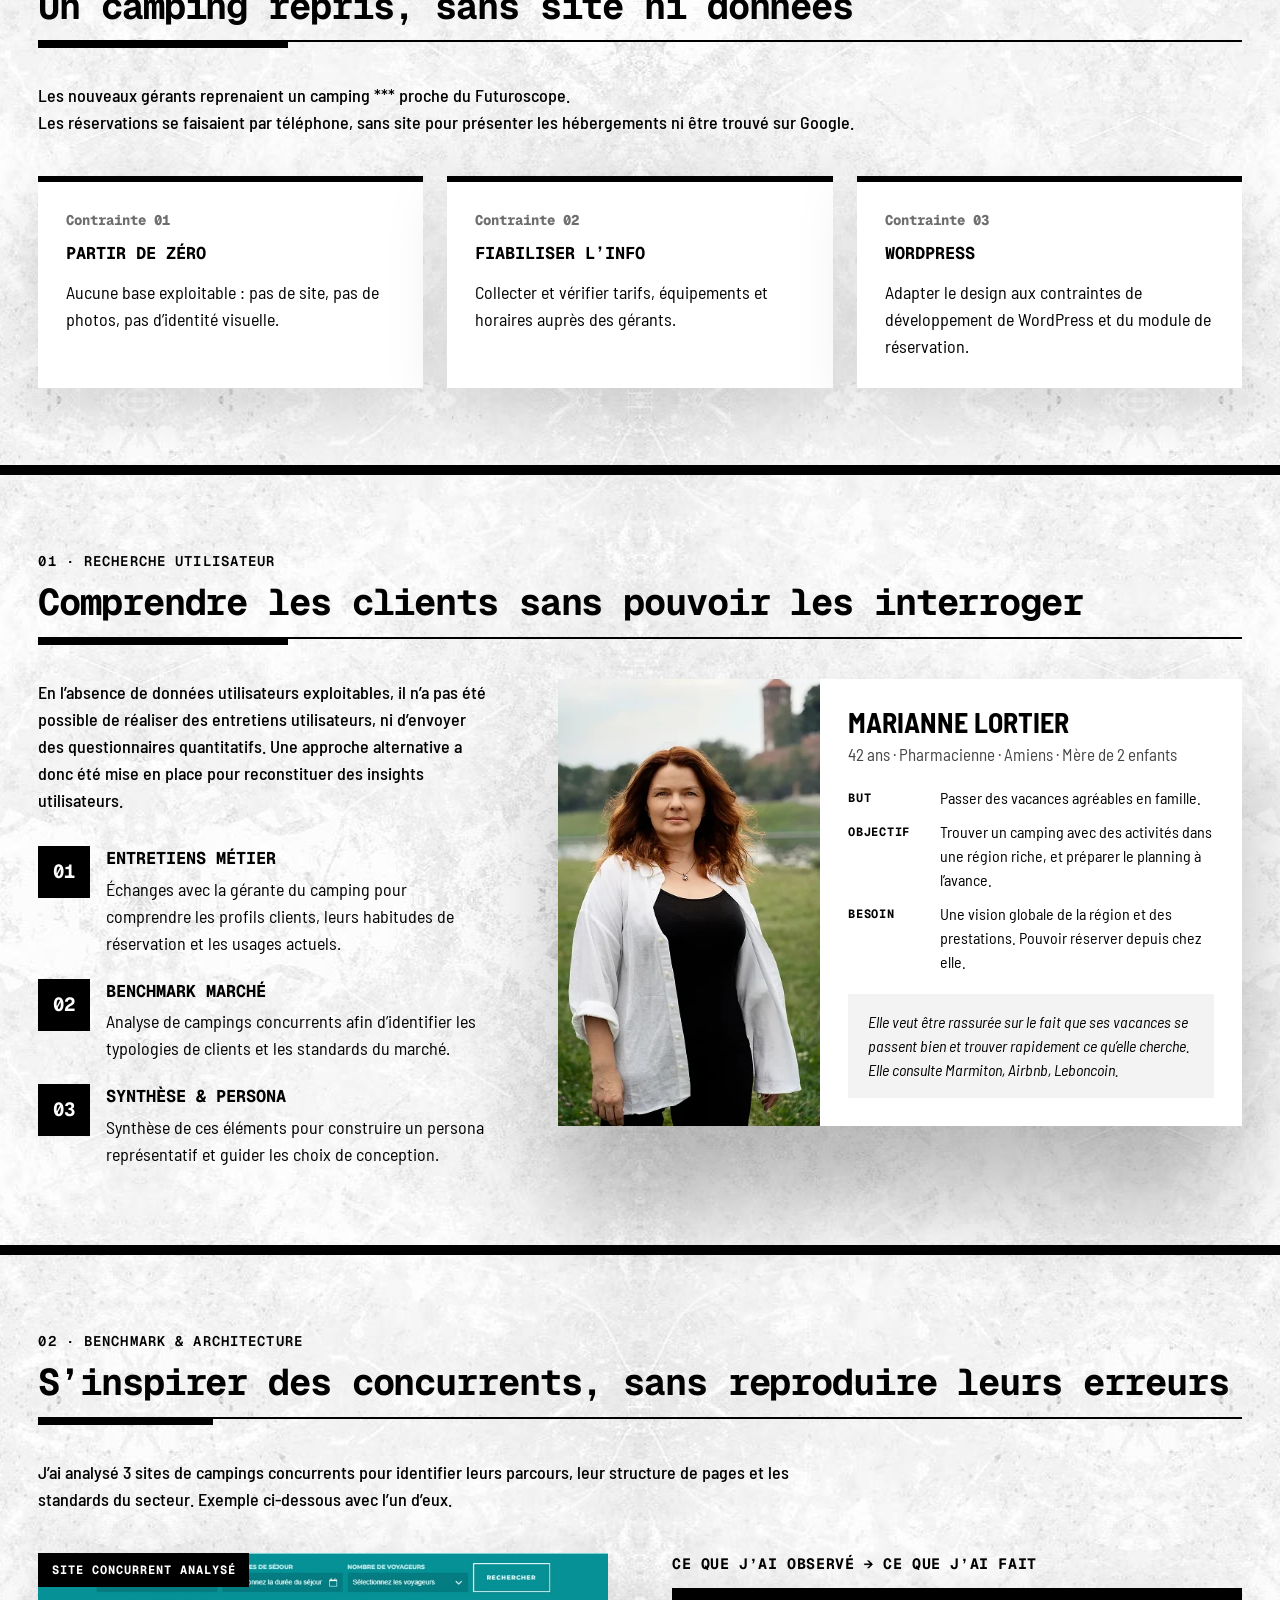
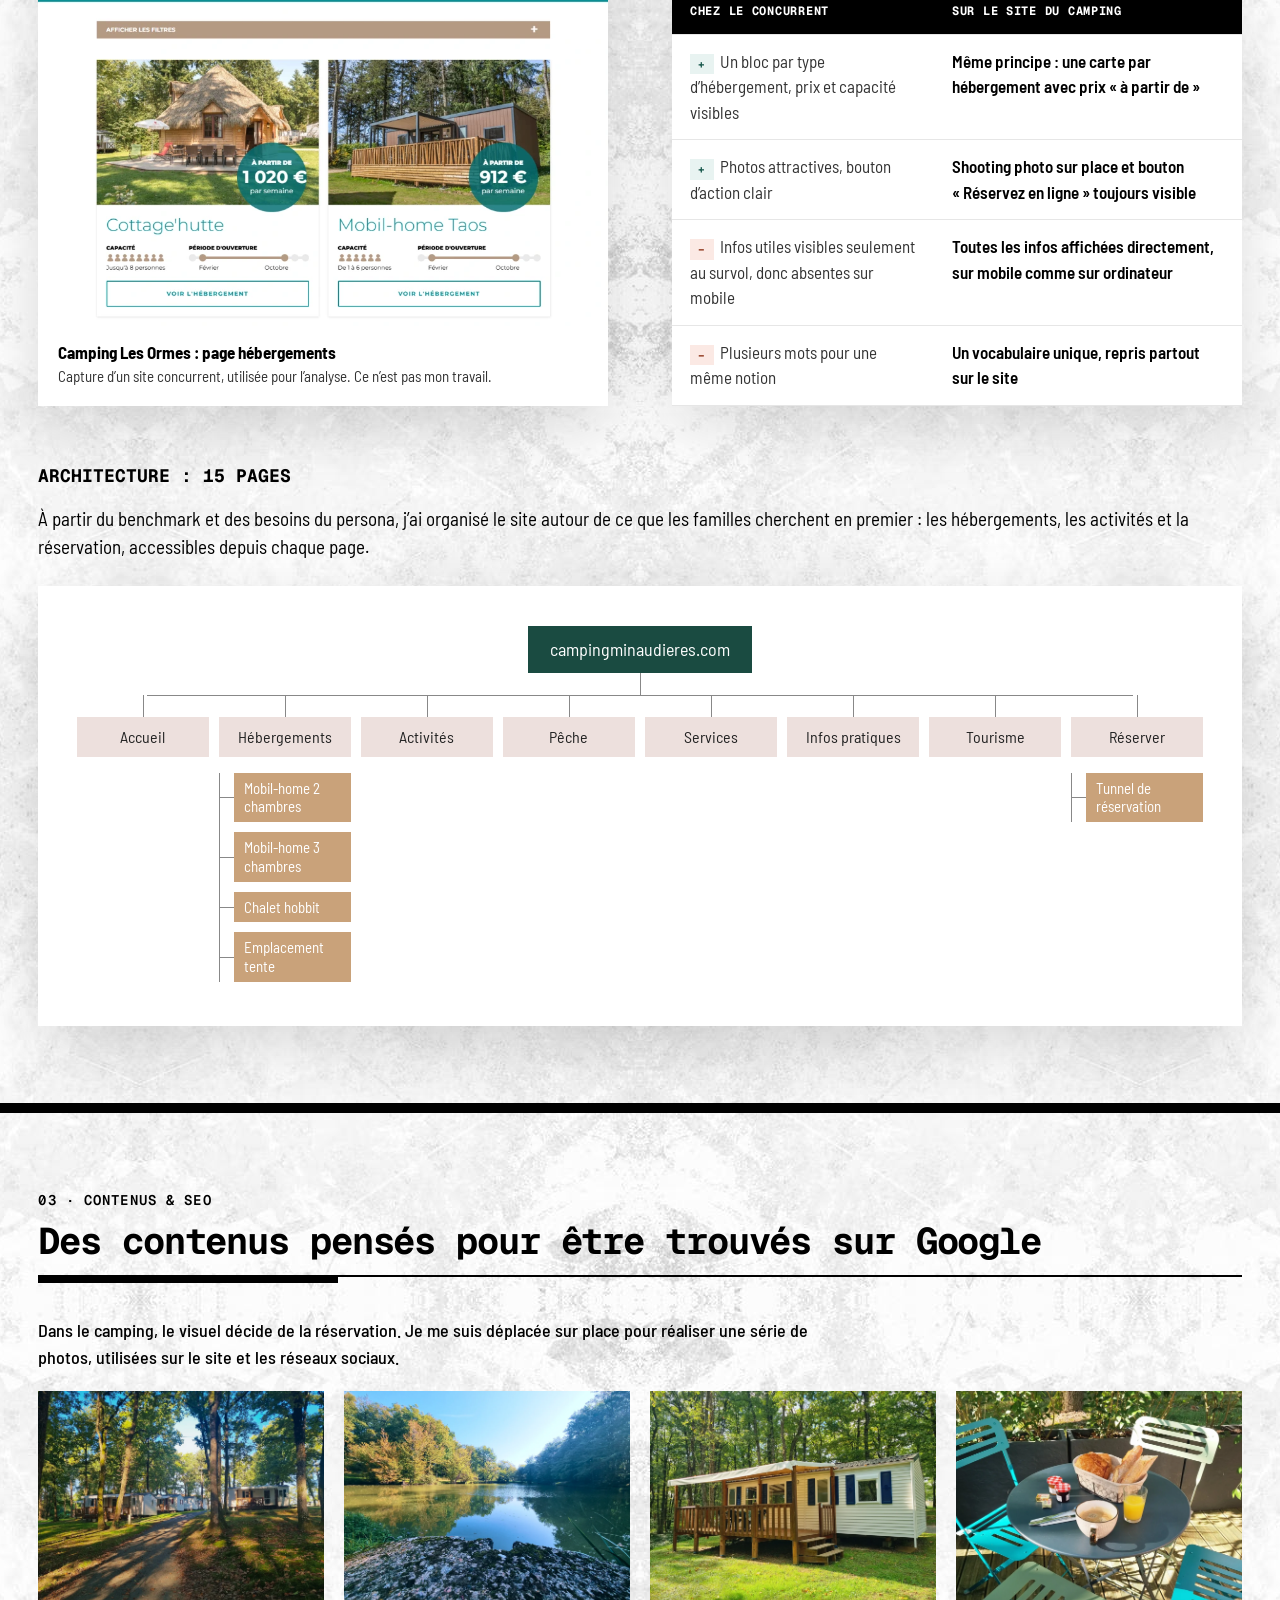
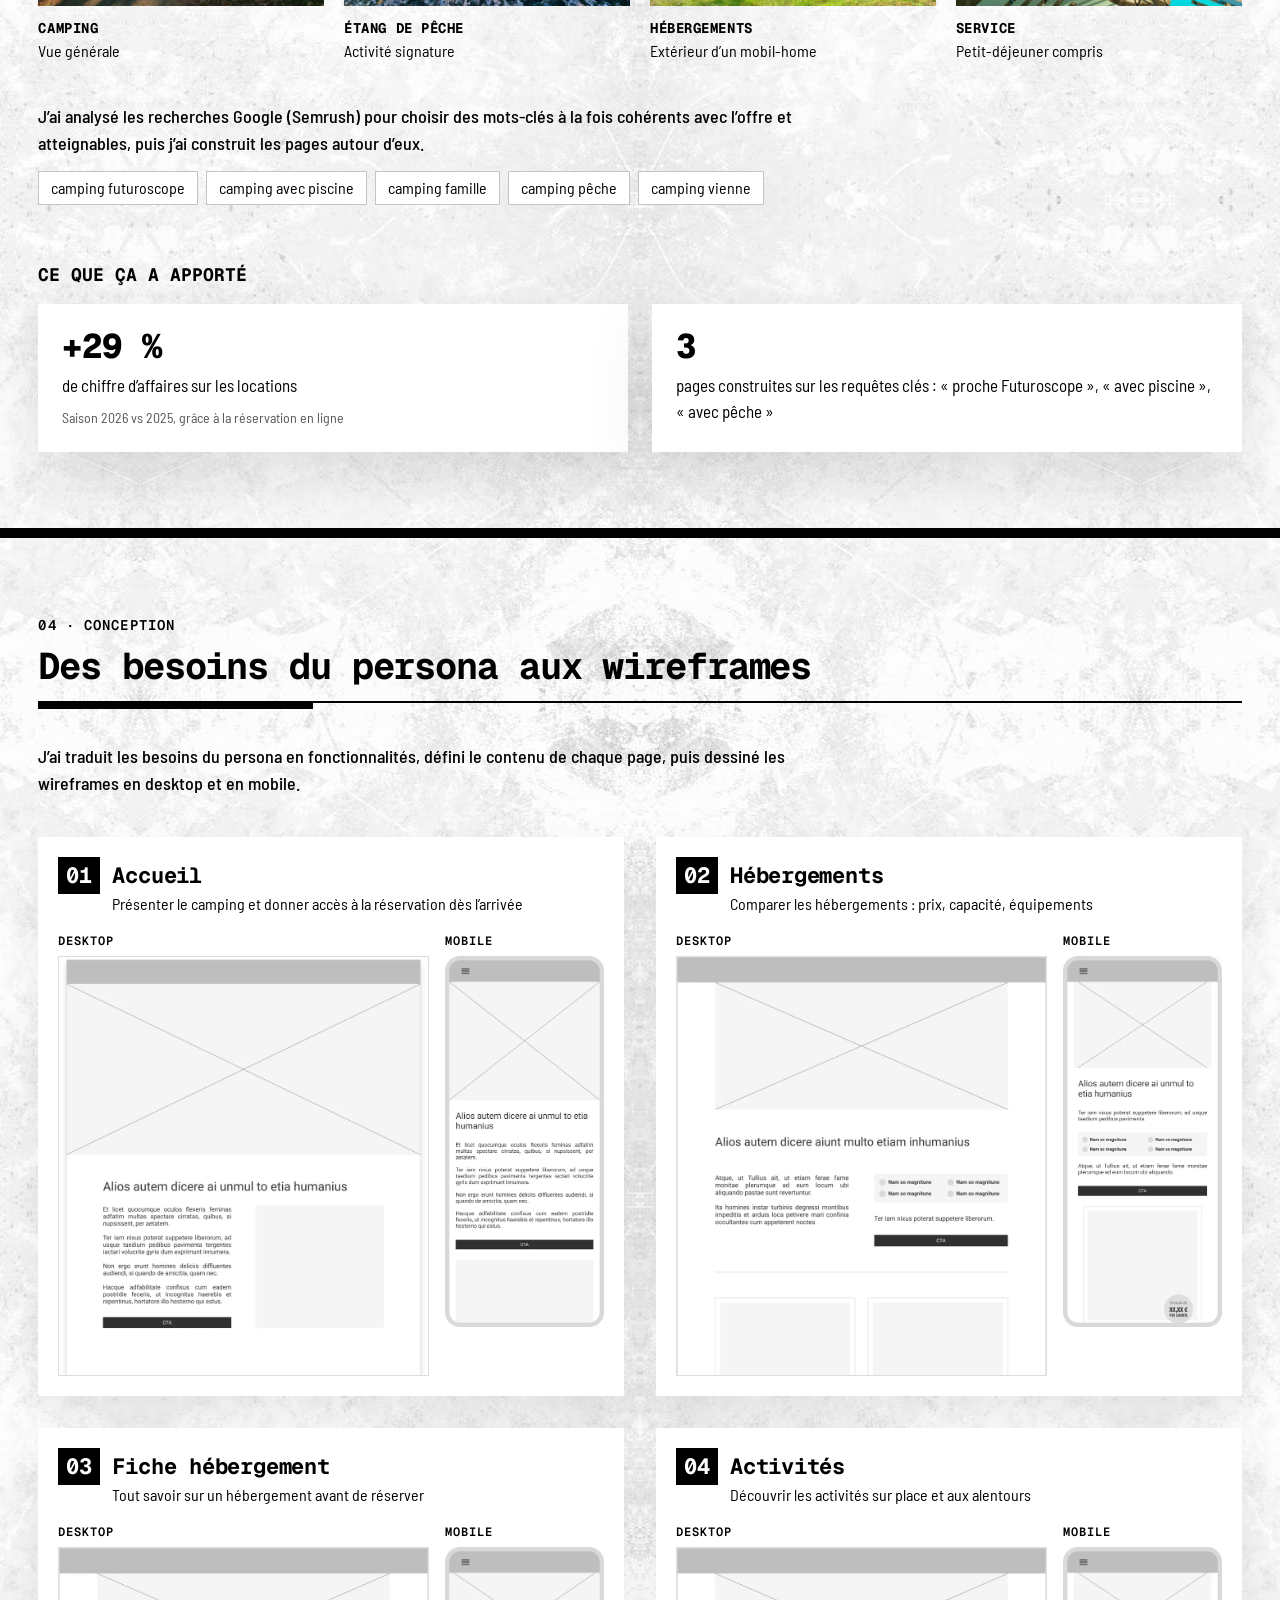
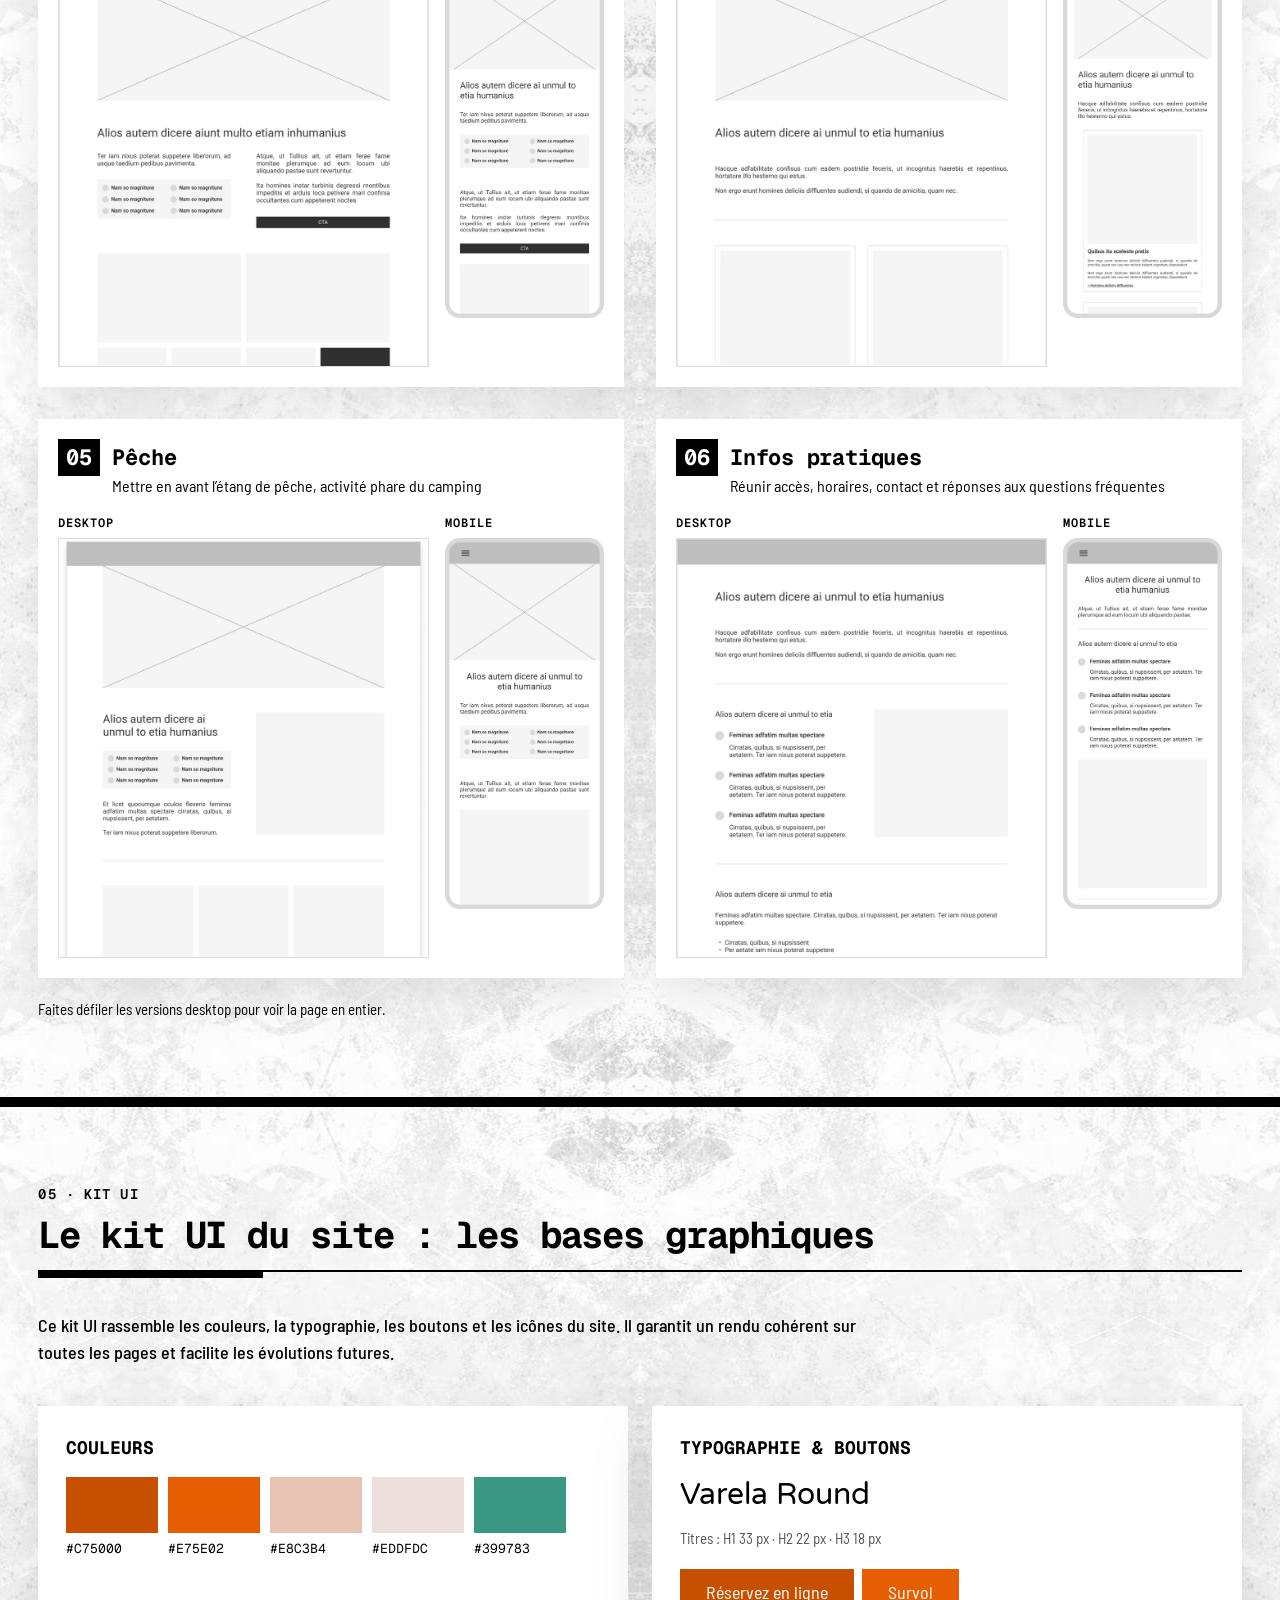
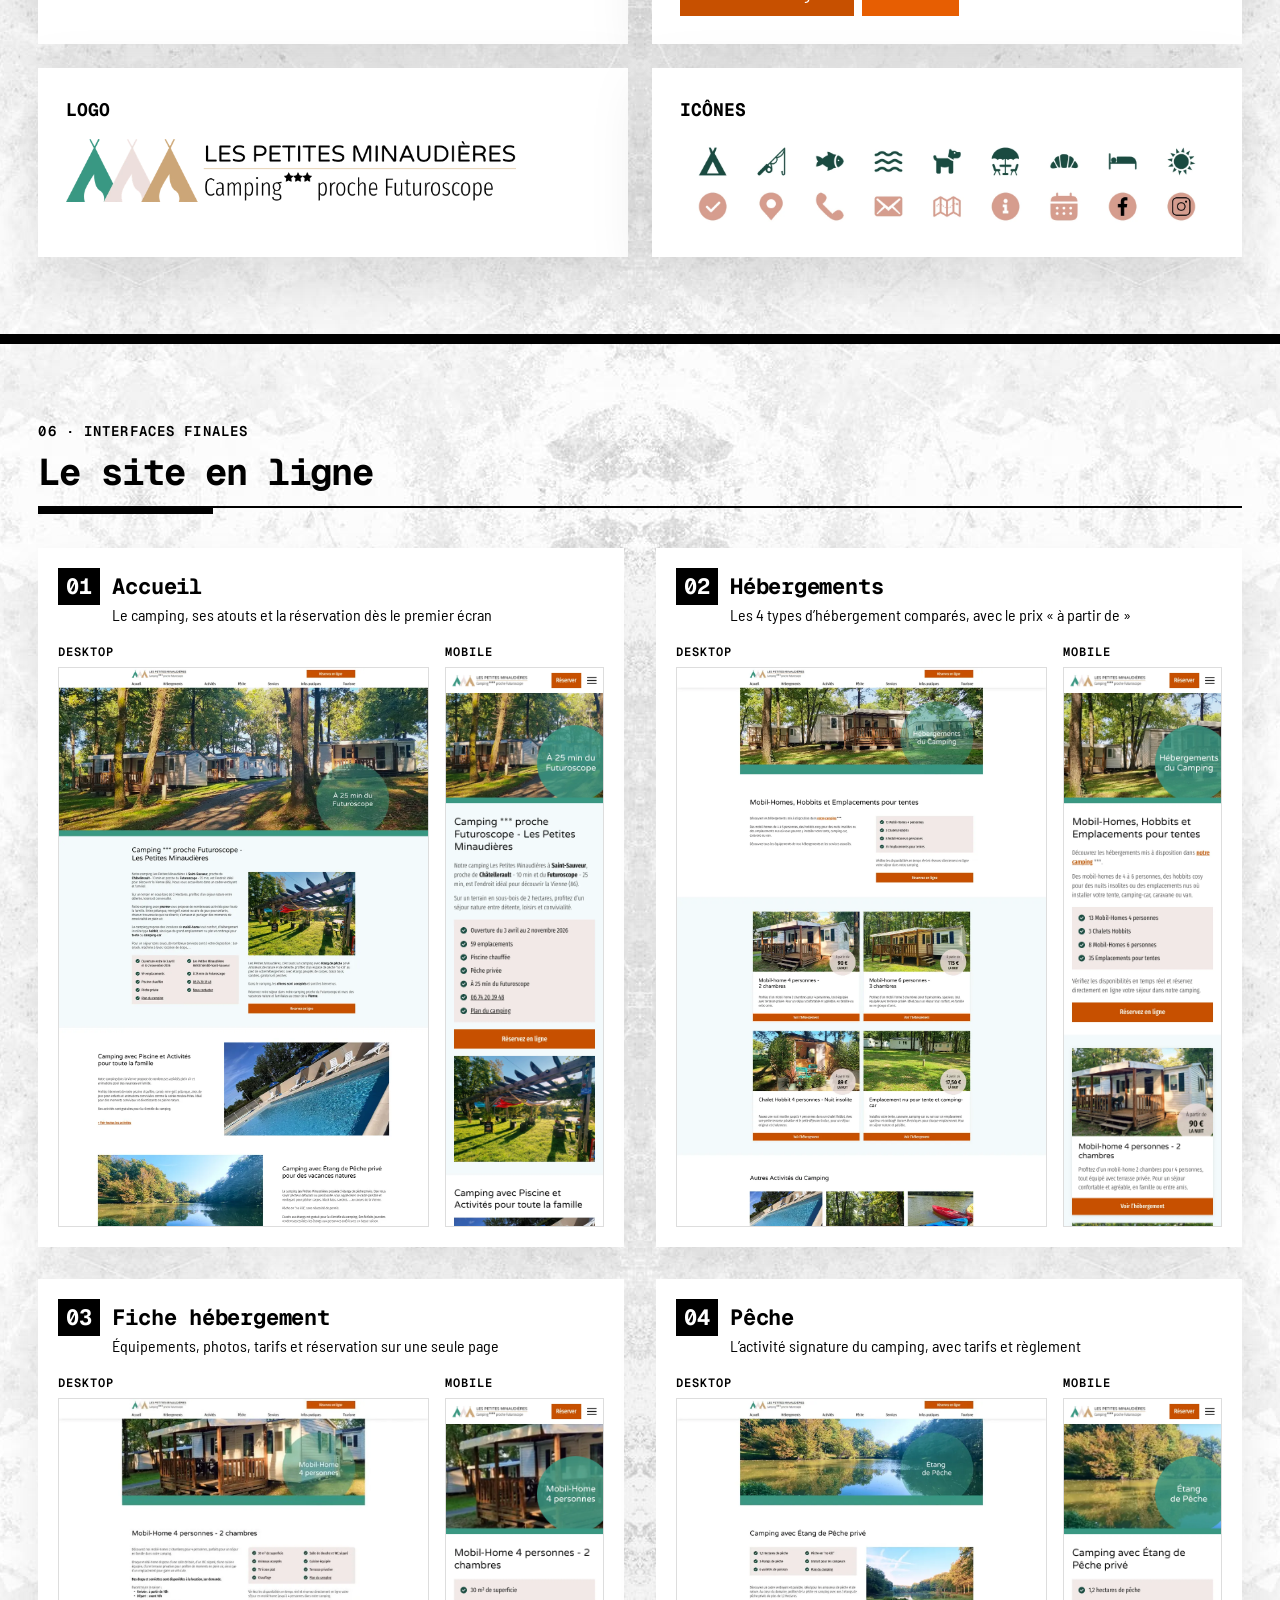
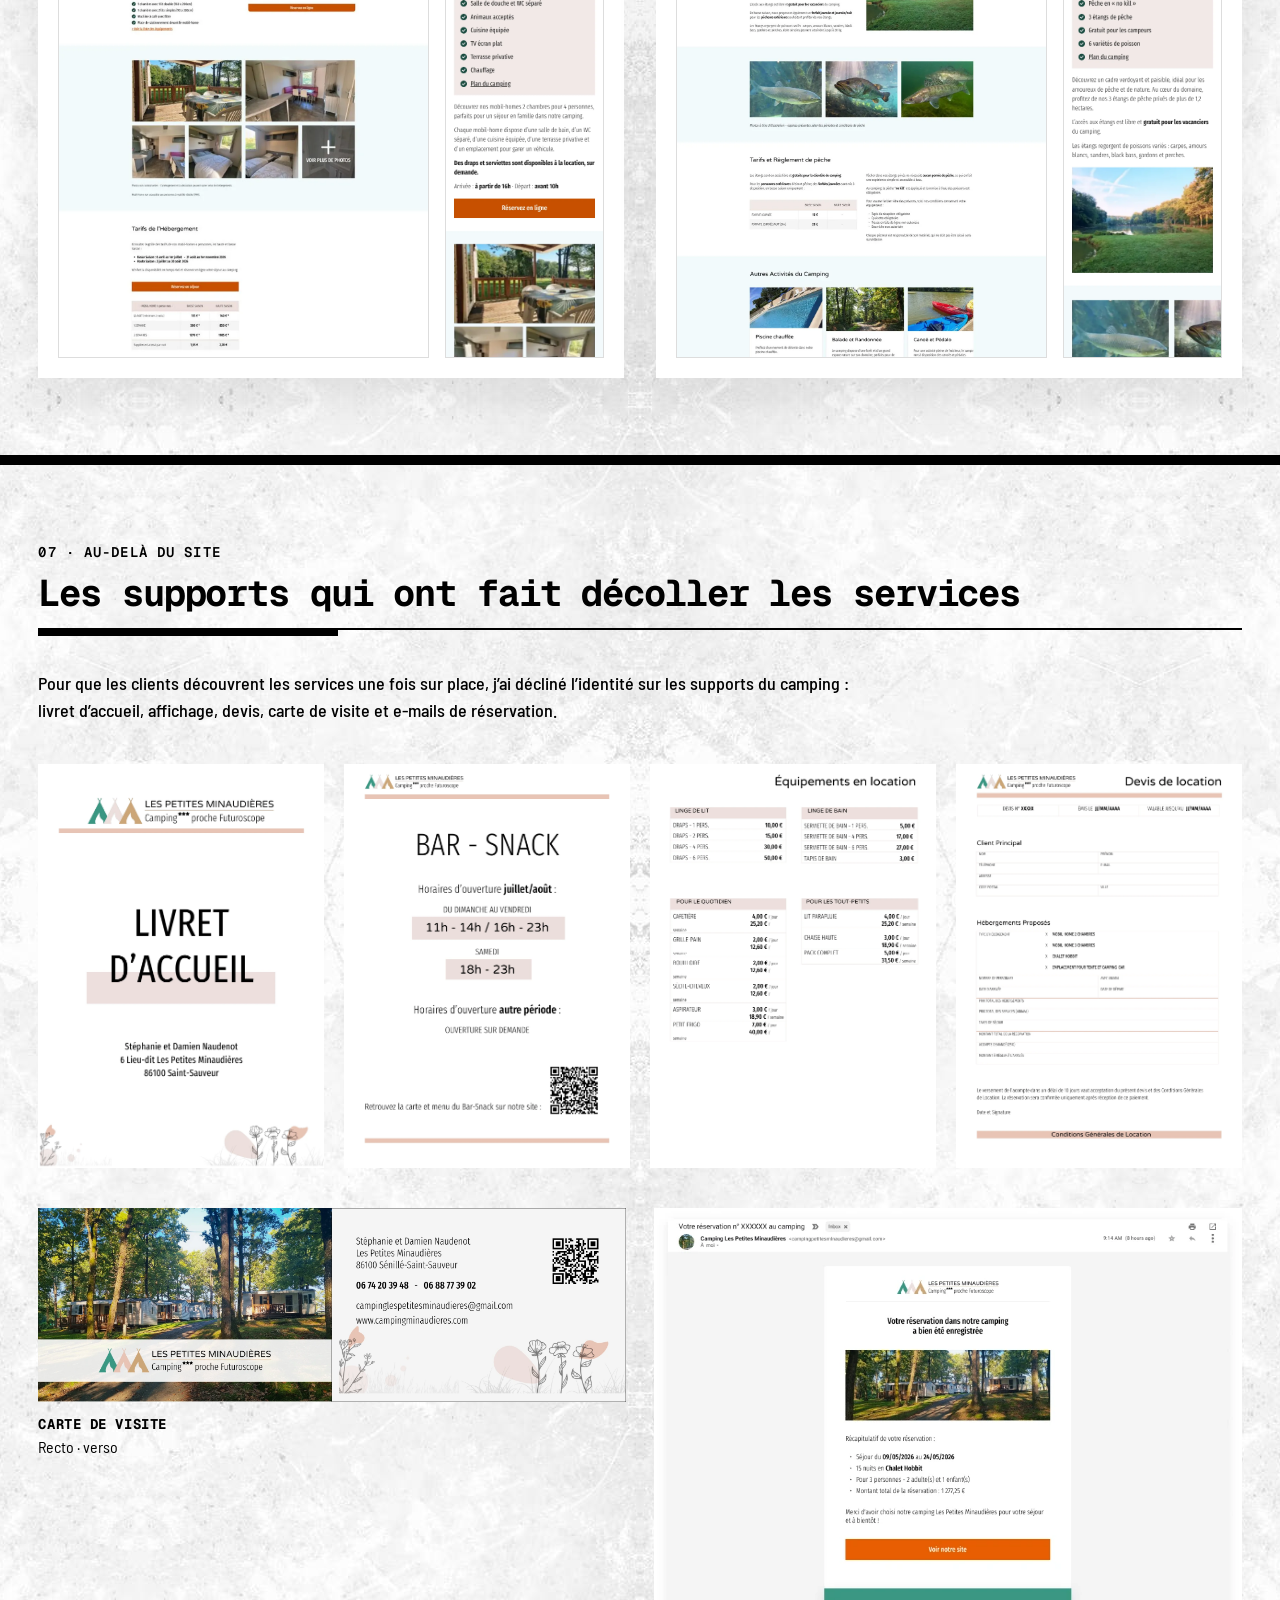
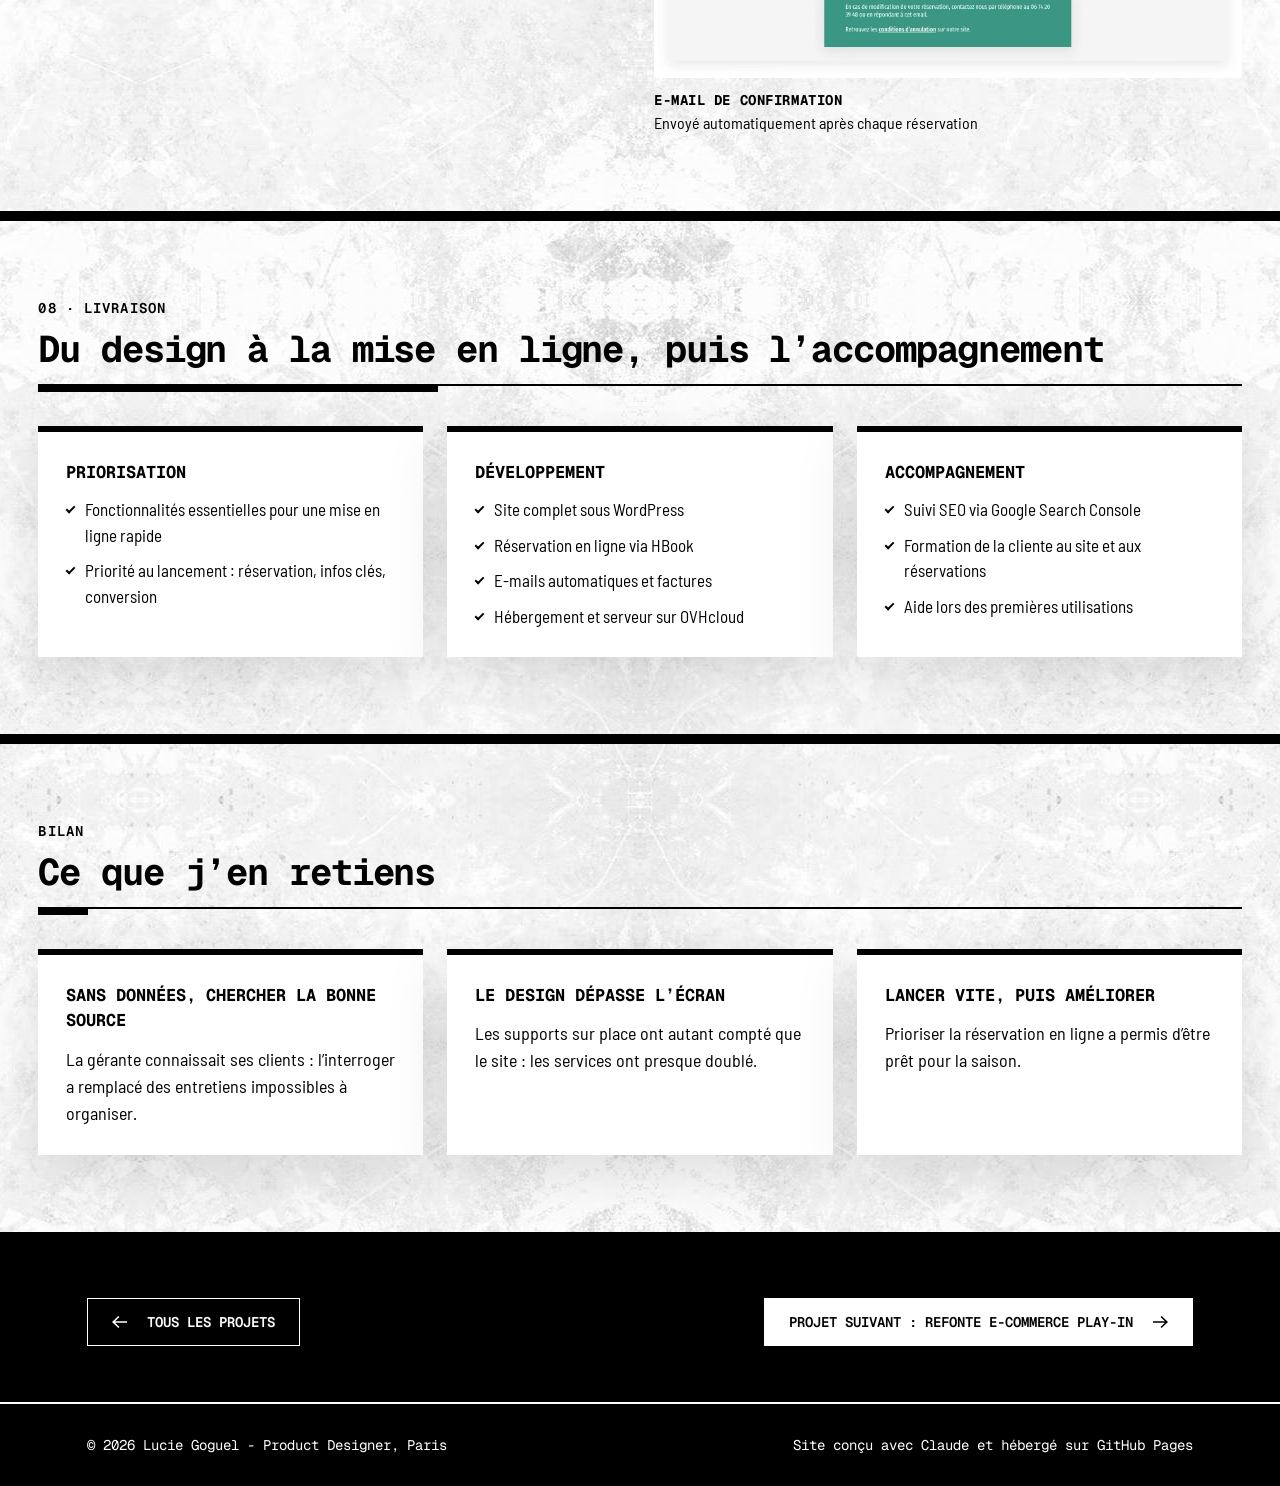
==== commit e2e364f8: "Défilement synchronisé des captures desktop et mobile sur desktop Co-Authored-By: Claude Opus 5.5 <n" ====
--- a/projets/camping-minaudieres/index.html
+++ b/projets/camping-minaudieres/index.html
@@ -196,7 +196,7 @@
         <p class="st-h3">Ce que ça a apporté</p>
         <div class="st-kpis" style="grid-template-columns:repeat(2,minmax(0,1fr))">
           <div class="st-kpi"><b>+29&nbsp;%</b><span>de chiffre d’affaires sur les locations</span><small>Saison 2026 vs 2025, grâce à la réservation en ligne</small></div>
-          <div class="st-kpi"><b>3</b><span>pages construites sur les requêtes clés : « proche Futuroscope », « avec piscine », « avec pêche »</span></div>
+          <div class="st-kpi"><b>3</b><span>pages construites sur les requêtes clés : « proche Futuroscope », « avec piscine », « avec pêche »</span></div>
         </div>
       </div>
     </section>
@@ -292,7 +292,7 @@
             <div class="st-wf__pair"><div class="st-wf__col"><span class="st-wf__label">Desktop</span><div class="st-wf__desk st-scroll st-ui" tabindex="0" role="region" aria-label="Page Accueil du site, défilable"><img src="../../assets/img/camping/ui/accueil.webp" alt="Page Accueil du site du camping Les Petites Minaudières" width="1100" height="3321" loading="lazy"></div></div><div class="st-wf__col"><span class="st-wf__label">Mobile</span><div class="st-scroll st-ui" tabindex="0" role="region" aria-label="Page Accueil en mobile, défilable"><img src="../../assets/img/camping/ui/accueil-m.webp" alt="Page Accueil du site du camping en version mobile" width="780" height="8434" loading="lazy"></div></div></div>
           </figure>
           <figure class="st-wf">
-            <figcaption><span class="st-wf__num">02</span><strong>Hébergements</strong>Les 4 types d’hébergement comparés, avec le prix « à partir de »</figcaption>
+            <figcaption><span class="st-wf__num">02</span><strong>Hébergements</strong>Les 4 types d’hébergement comparés, avec le prix « à partir de »</figcaption>
             <div class="st-wf__pair"><div class="st-wf__col"><span class="st-wf__label">Desktop</span><div class="st-wf__desk st-scroll st-ui" tabindex="0" role="region" aria-label="Page Hébergements du site, défilable"><img src="../../assets/img/camping/ui/hebergements.webp" alt="Page Hébergements du site du camping Les Petites Minaudières" width="1100" height="2279" loading="lazy"></div></div><div class="st-wf__col"><span class="st-wf__label">Mobile</span><div class="st-scroll st-ui" tabindex="0" role="region" aria-label="Page Hébergements en mobile, défilable"><img src="../../assets/img/camping/ui/hebergements-m.webp" alt="Page Hébergements du site du camping en version mobile" width="780" height="7216" loading="lazy"></div></div></div>
           </figure>
           <figure class="st-wf">
@@ -399,5 +399,6 @@
       window.addEventListener('resize', function () { if (window.innerWidth > 750) set(false); });
     })();
   </script>
+<script src="../../assets/js/sync-scroll.js" defer></script>
 </body>
 </html>
--- a/assets/css/style.css
+++ b/assets/css/style.css
@@ -577,3 +577,26 @@
   .st-persona > div { padding: 24px 20px 0; }
   .st-persona blockquote { margin: 20px; }
 }
+.st-wrap > .st-lead + .st-photos { margin-top: 20px; }
+#chiffres .st-kpi span, #resultats .st-kpis--plain .st-kpi span { font-size: 22px; }
+#chiffres .st-kpi small, #resultats .st-kpis--plain .st-kpi small { font-size: 16px; }
+.st-learn--plain td:last-child { font-weight: 400; }
+.st-btn-demo--pi { font-size: 16px; }
+#recherche .st-lead { max-width: none; }
+.st-chips--gains li { font-size: 18px; }
+.st-wf__stack { display: flex; flex-direction: column; gap: 20px; }
+.st-wf--fill { display: flex; flex-direction: column; }
+.st-wf--fill .st-wf__pair { flex: 1 1 0; min-height: 440px; align-items: stretch; }
+.st-wf--fill .st-wf__col { display: flex; flex-direction: column; }
+.st-wf--fill .st-wf__pair .st-scroll { flex: 1 1 0; height: 0; min-height: 420px; }
+@media (max-width: 1023px) { .st-wf--fill .st-wf__pair .st-scroll { flex: none; height: 420px; } }
+.st-wf__img img.st-match-scroll { height: 420px; object-fit: cover; object-position: top; }
+@media (max-width: 750px) { .st-wf__img img.st-match-scroll { height: 340px; } }
+.st-wfs > .st-wf--full { grid-column: 1 / -1; }
+.st-wf--full .st-wf__pair .st-scroll { height: 640px; }
+@media (max-width: 750px) { .st-wf--full .st-wf__pair .st-scroll { height: 340px; } }
+/* Défilement synchronisé desktop/mobile : une seule barre visible sur desktop */
+@media (min-width: 1024px) {
+  .st-wf__pair--sync .st-wf__col + .st-wf__col .st-scroll { scrollbar-width: none; }
+  .st-wf__pair--sync .st-wf__col + .st-wf__col .st-scroll::-webkit-scrollbar { display: none; }
+}
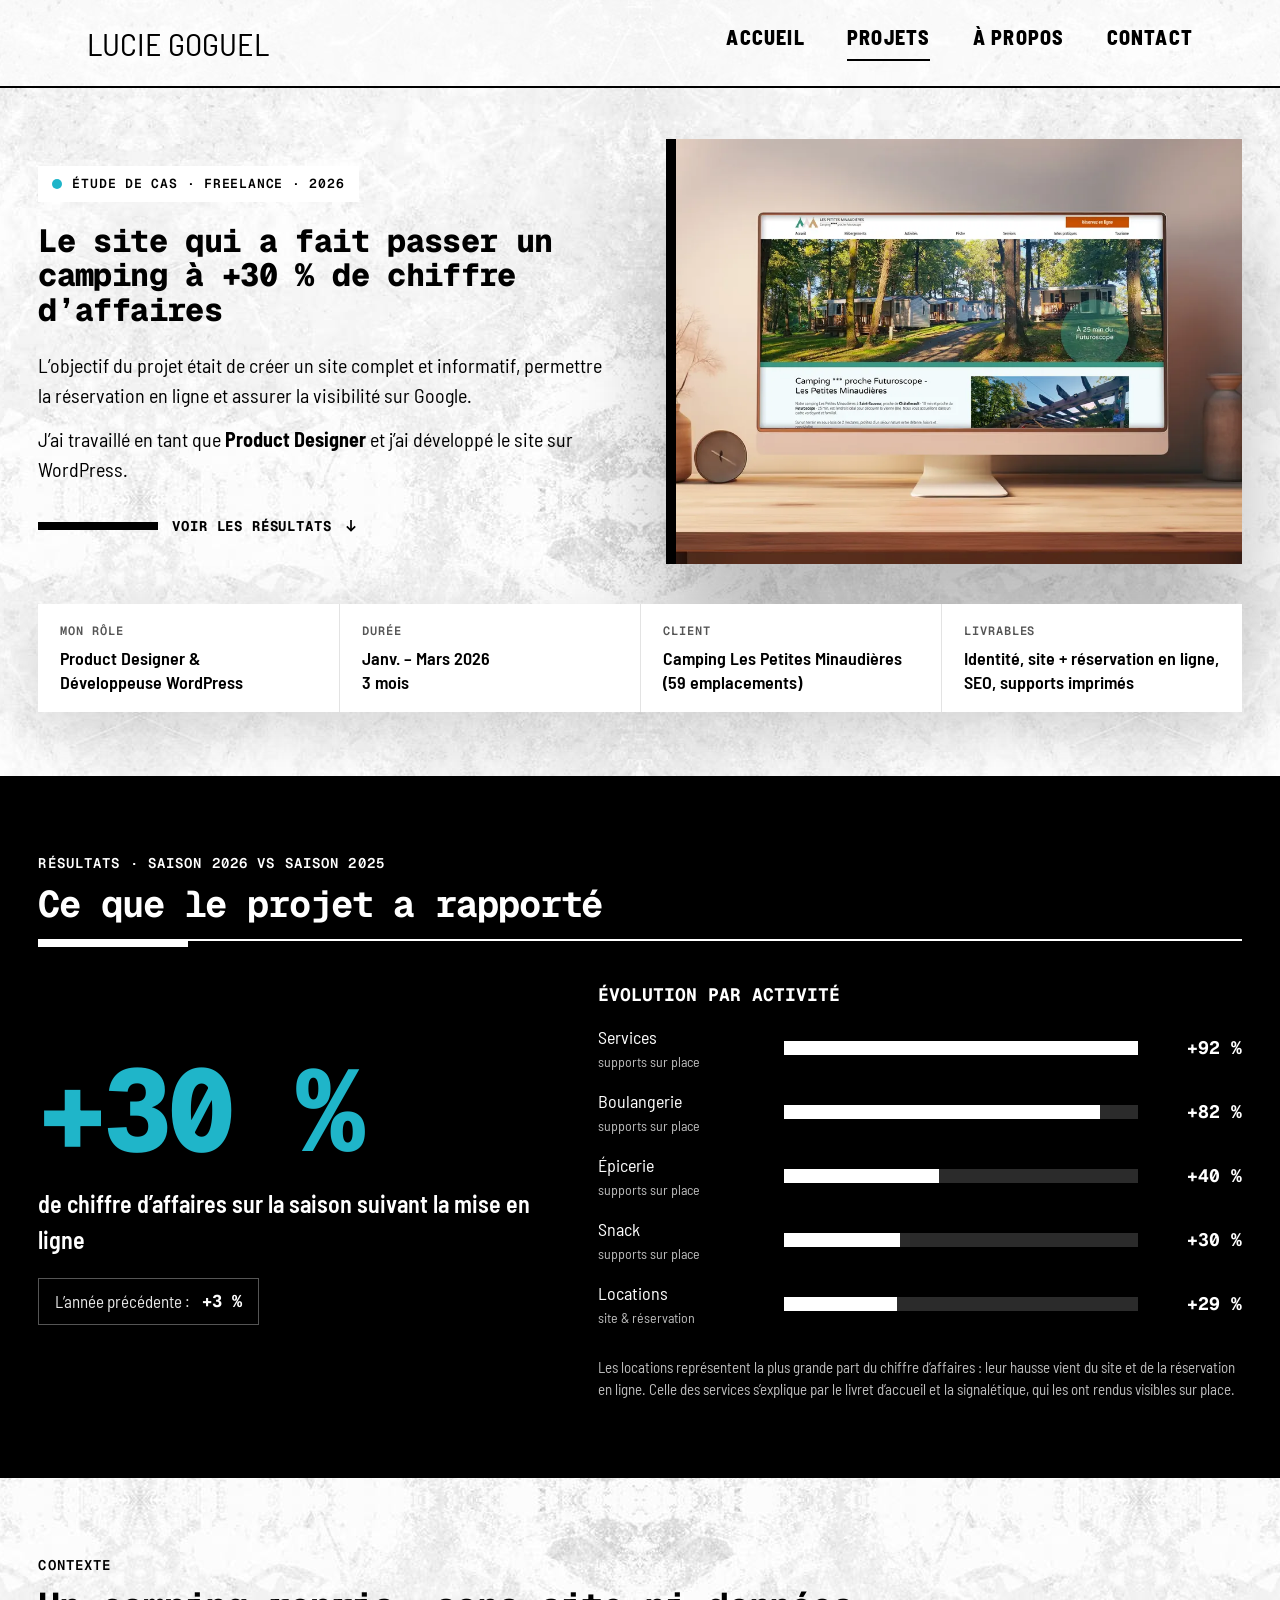
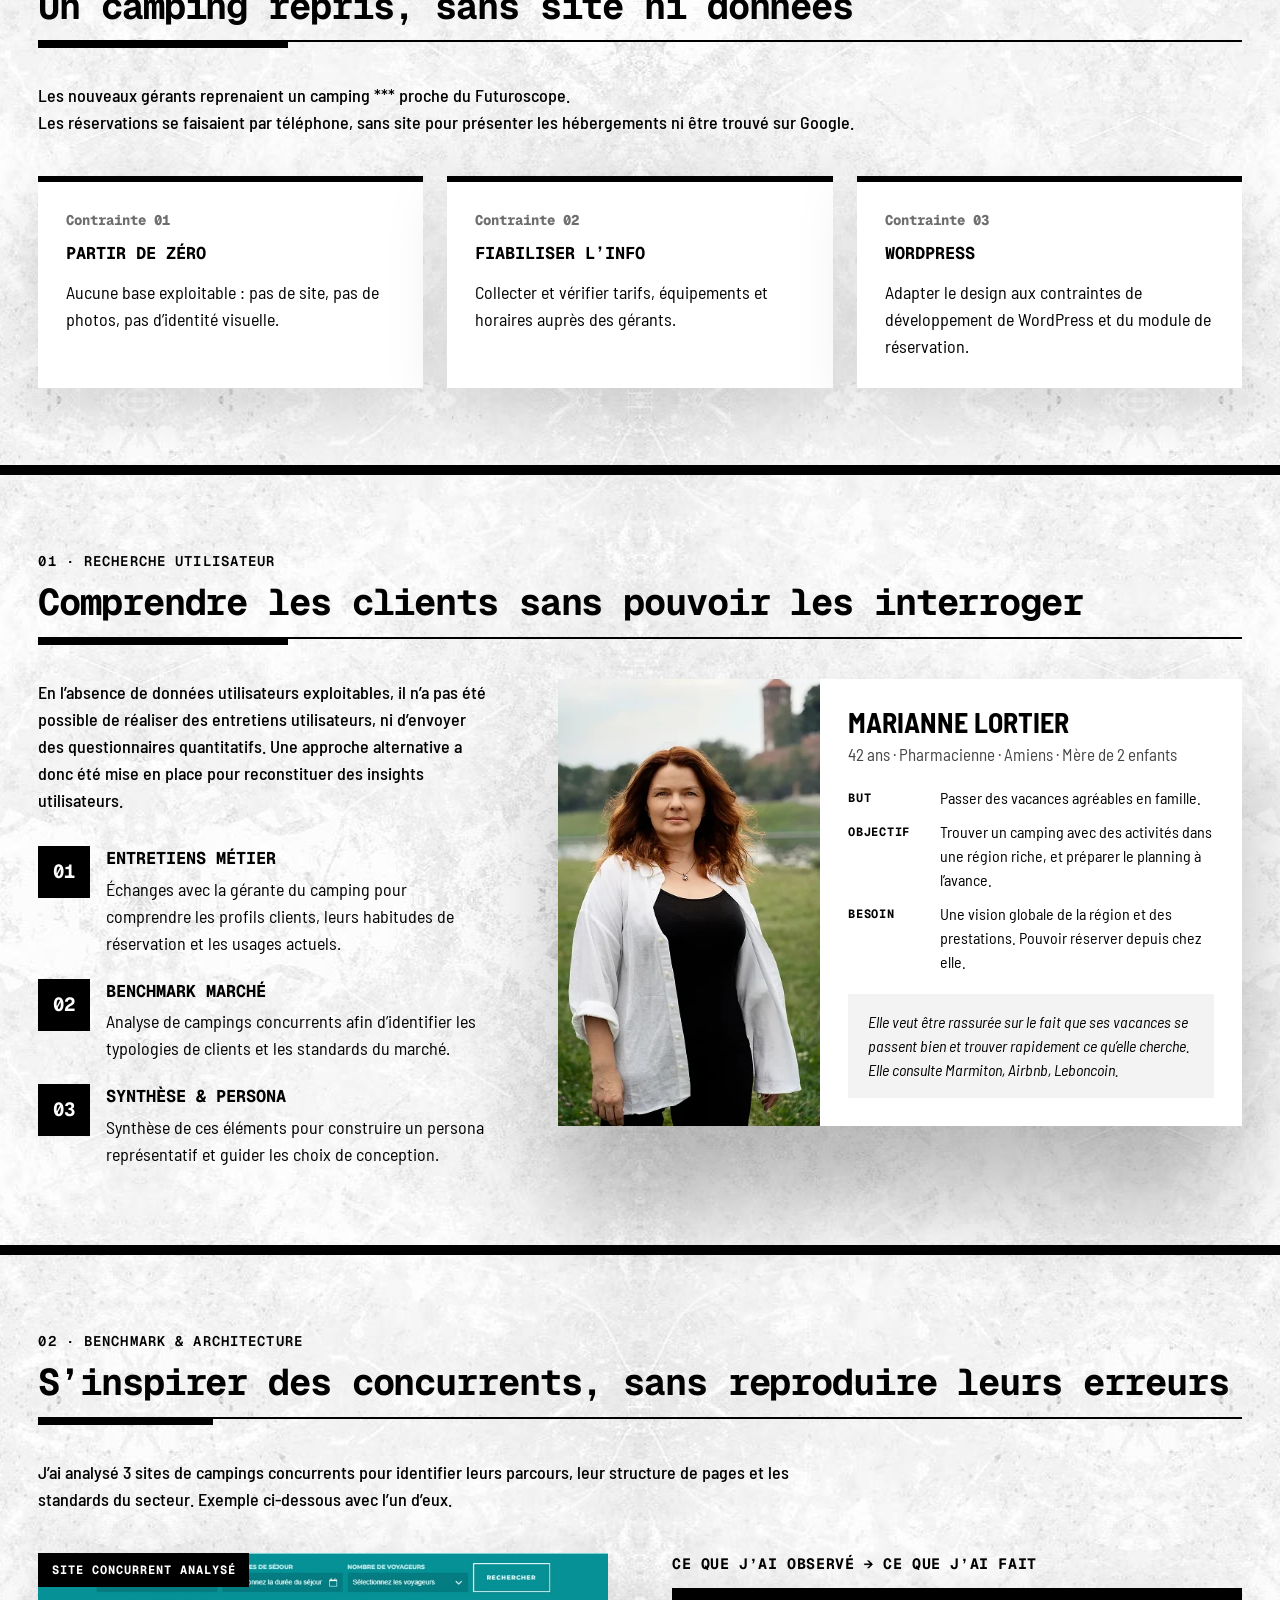
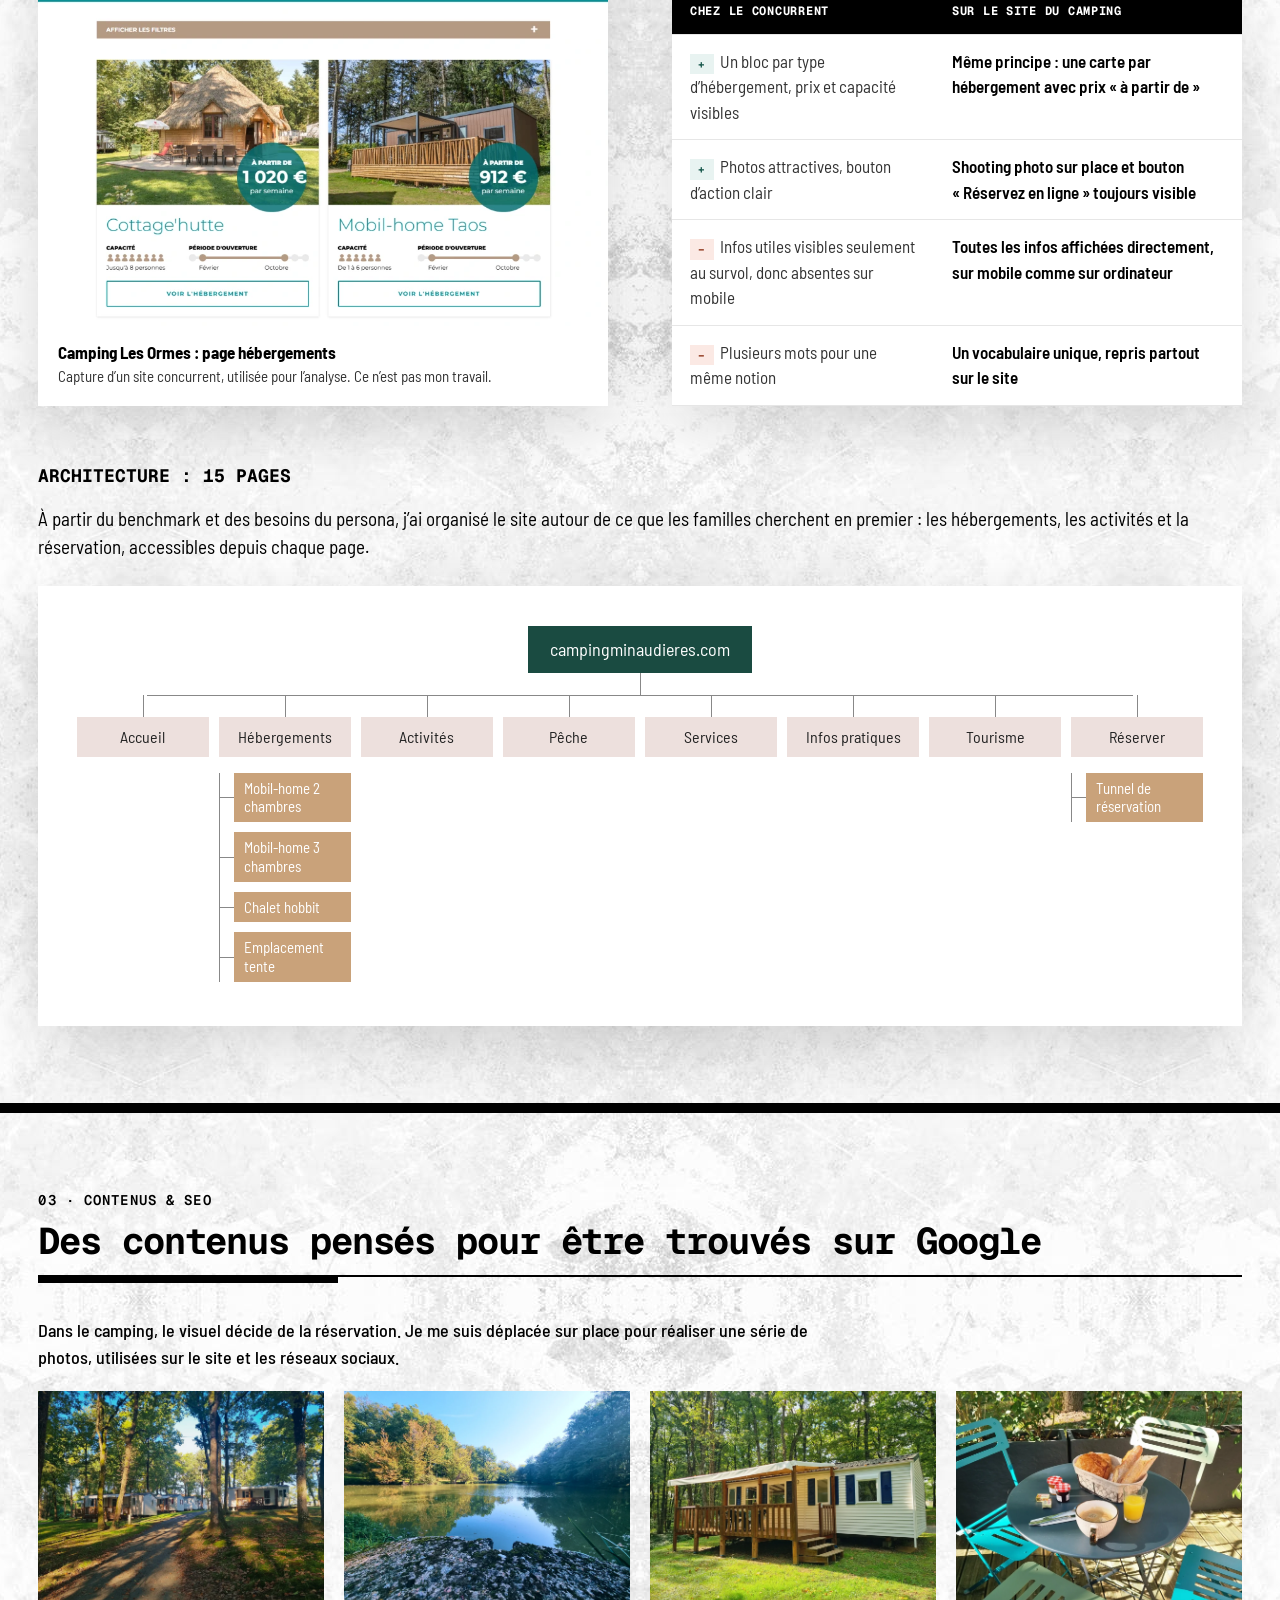
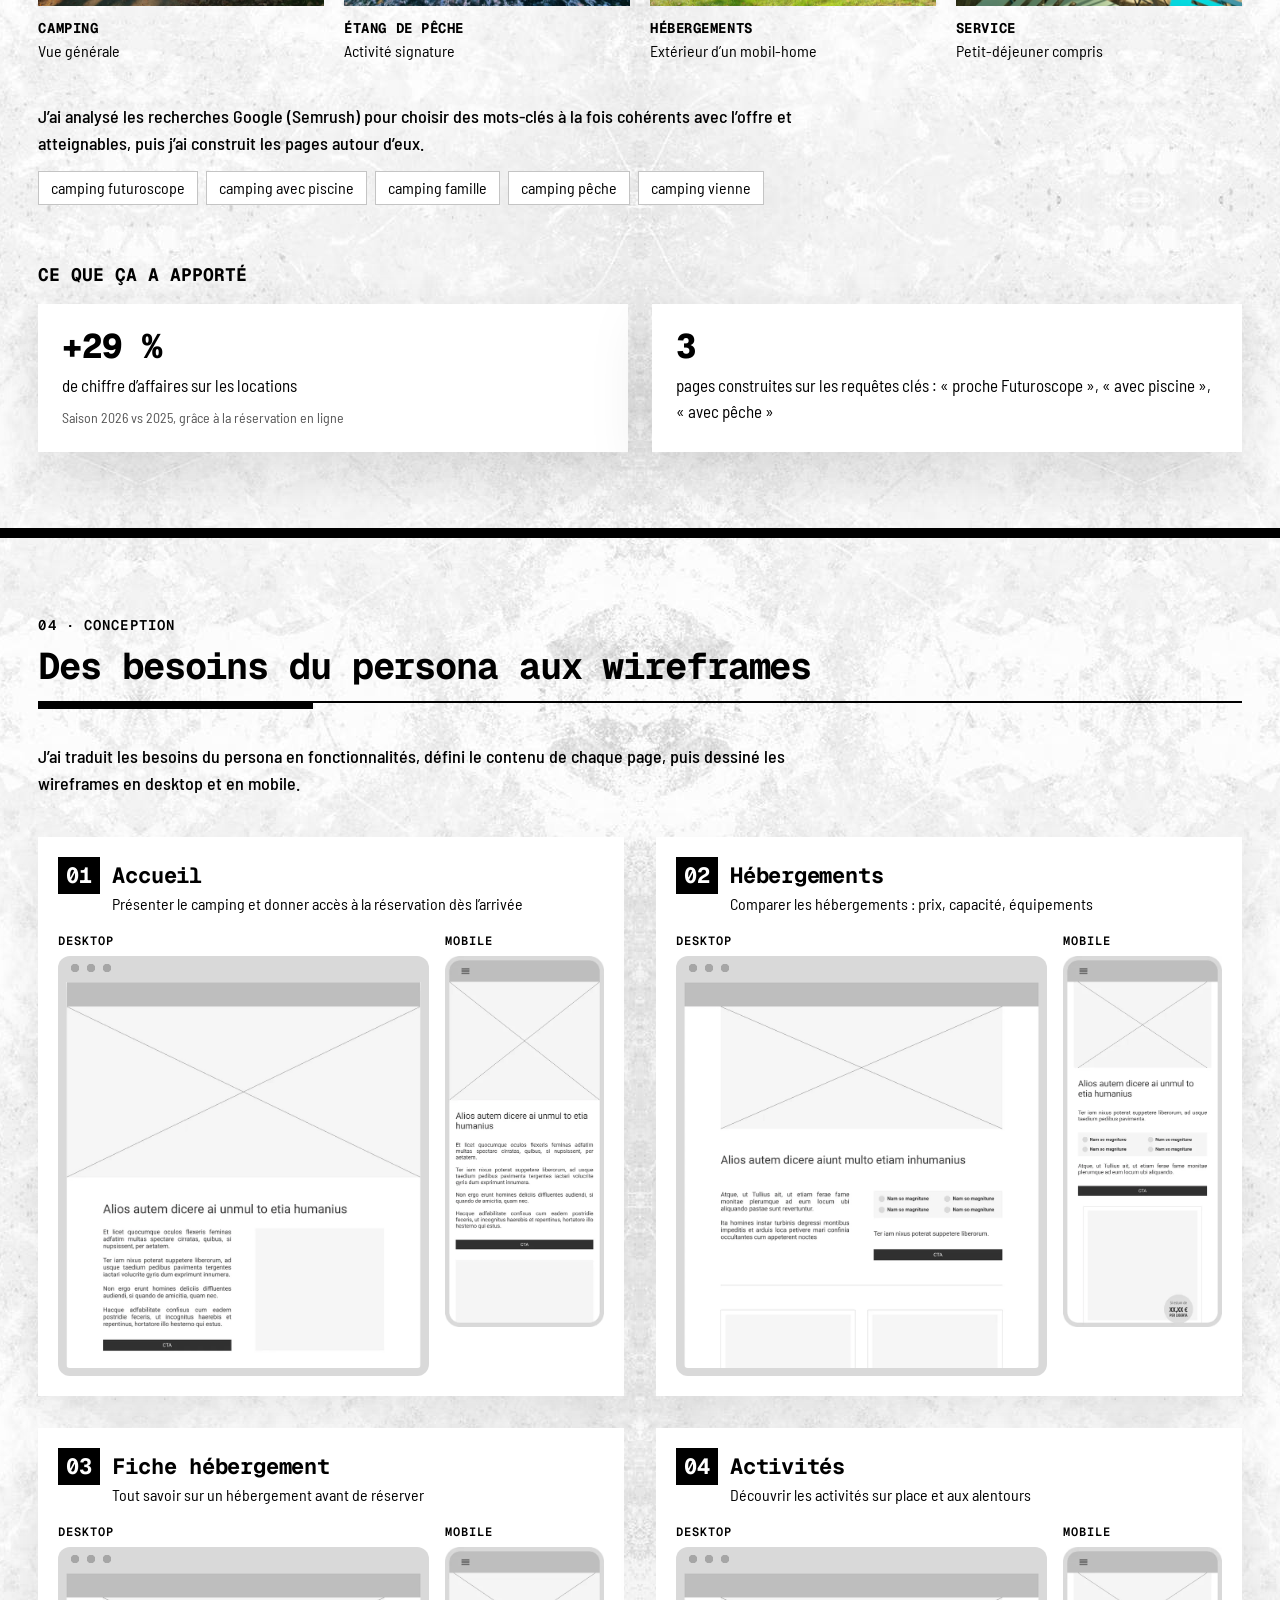
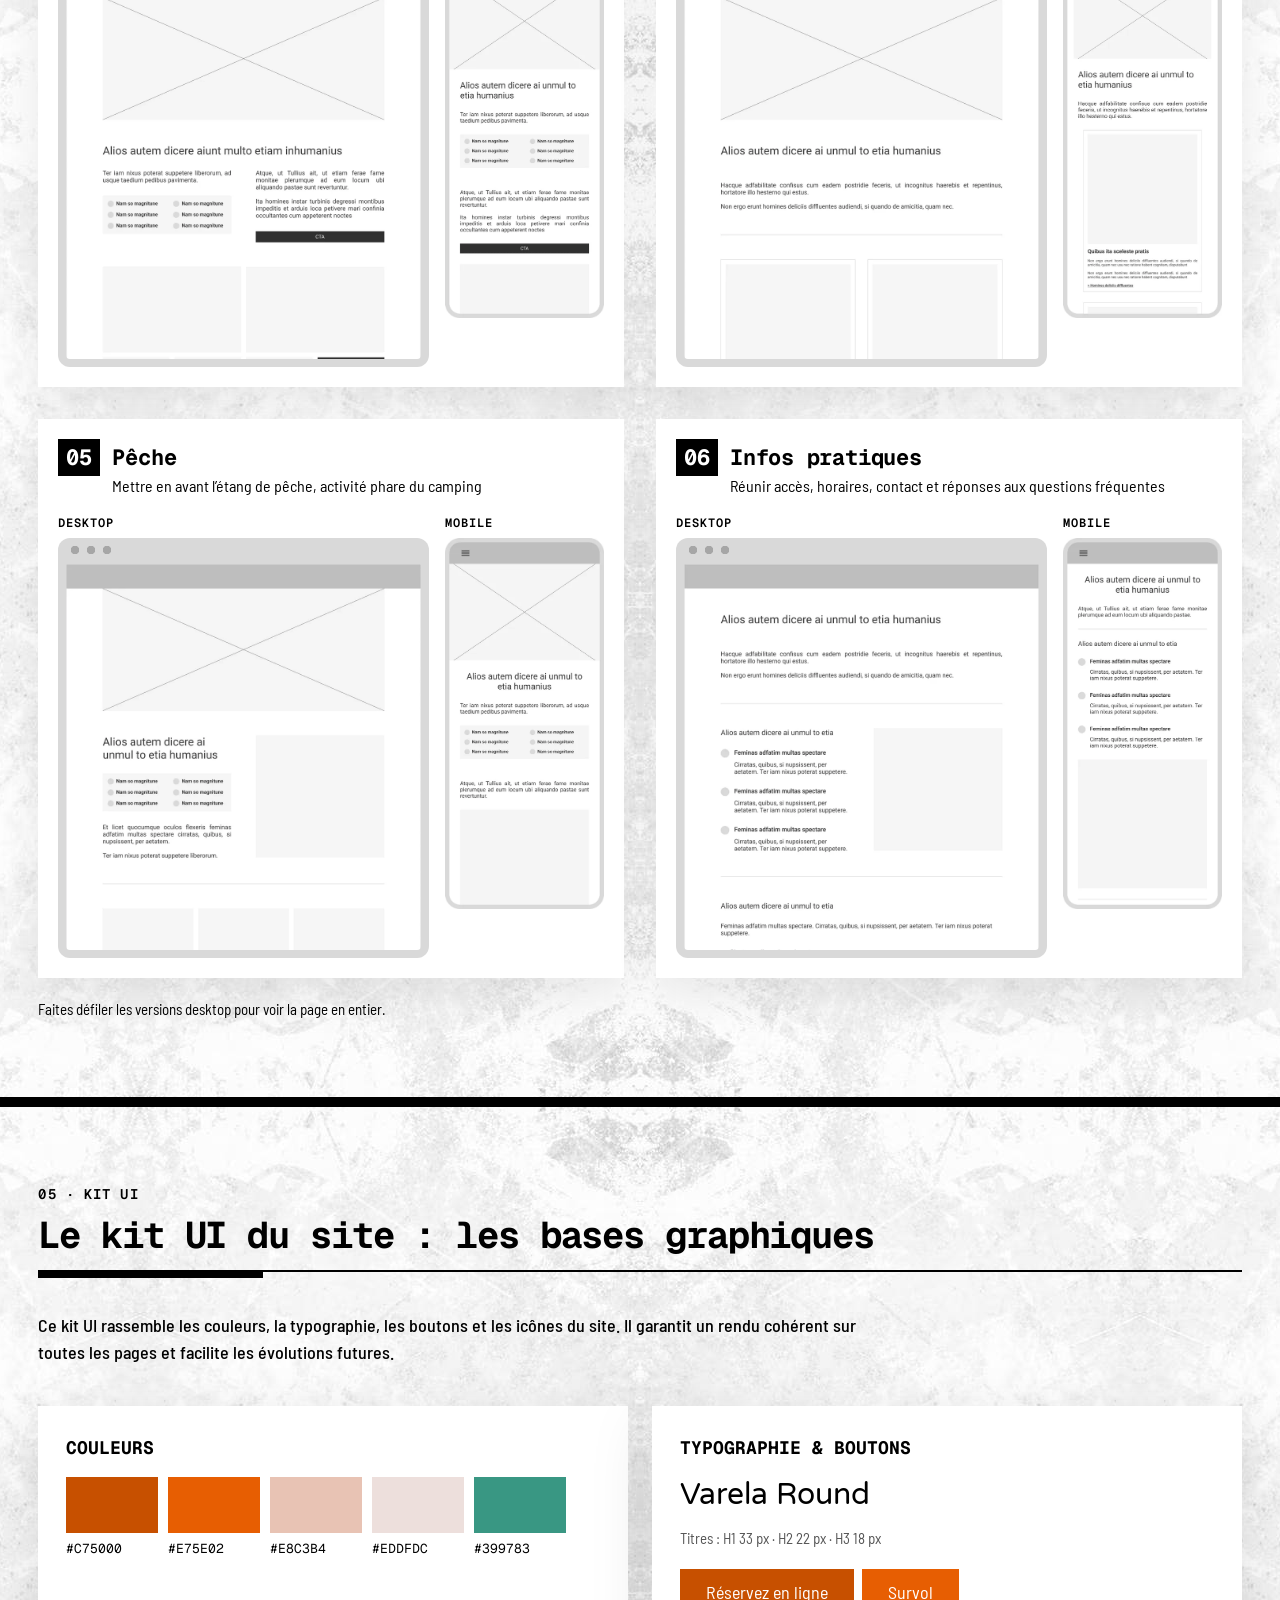
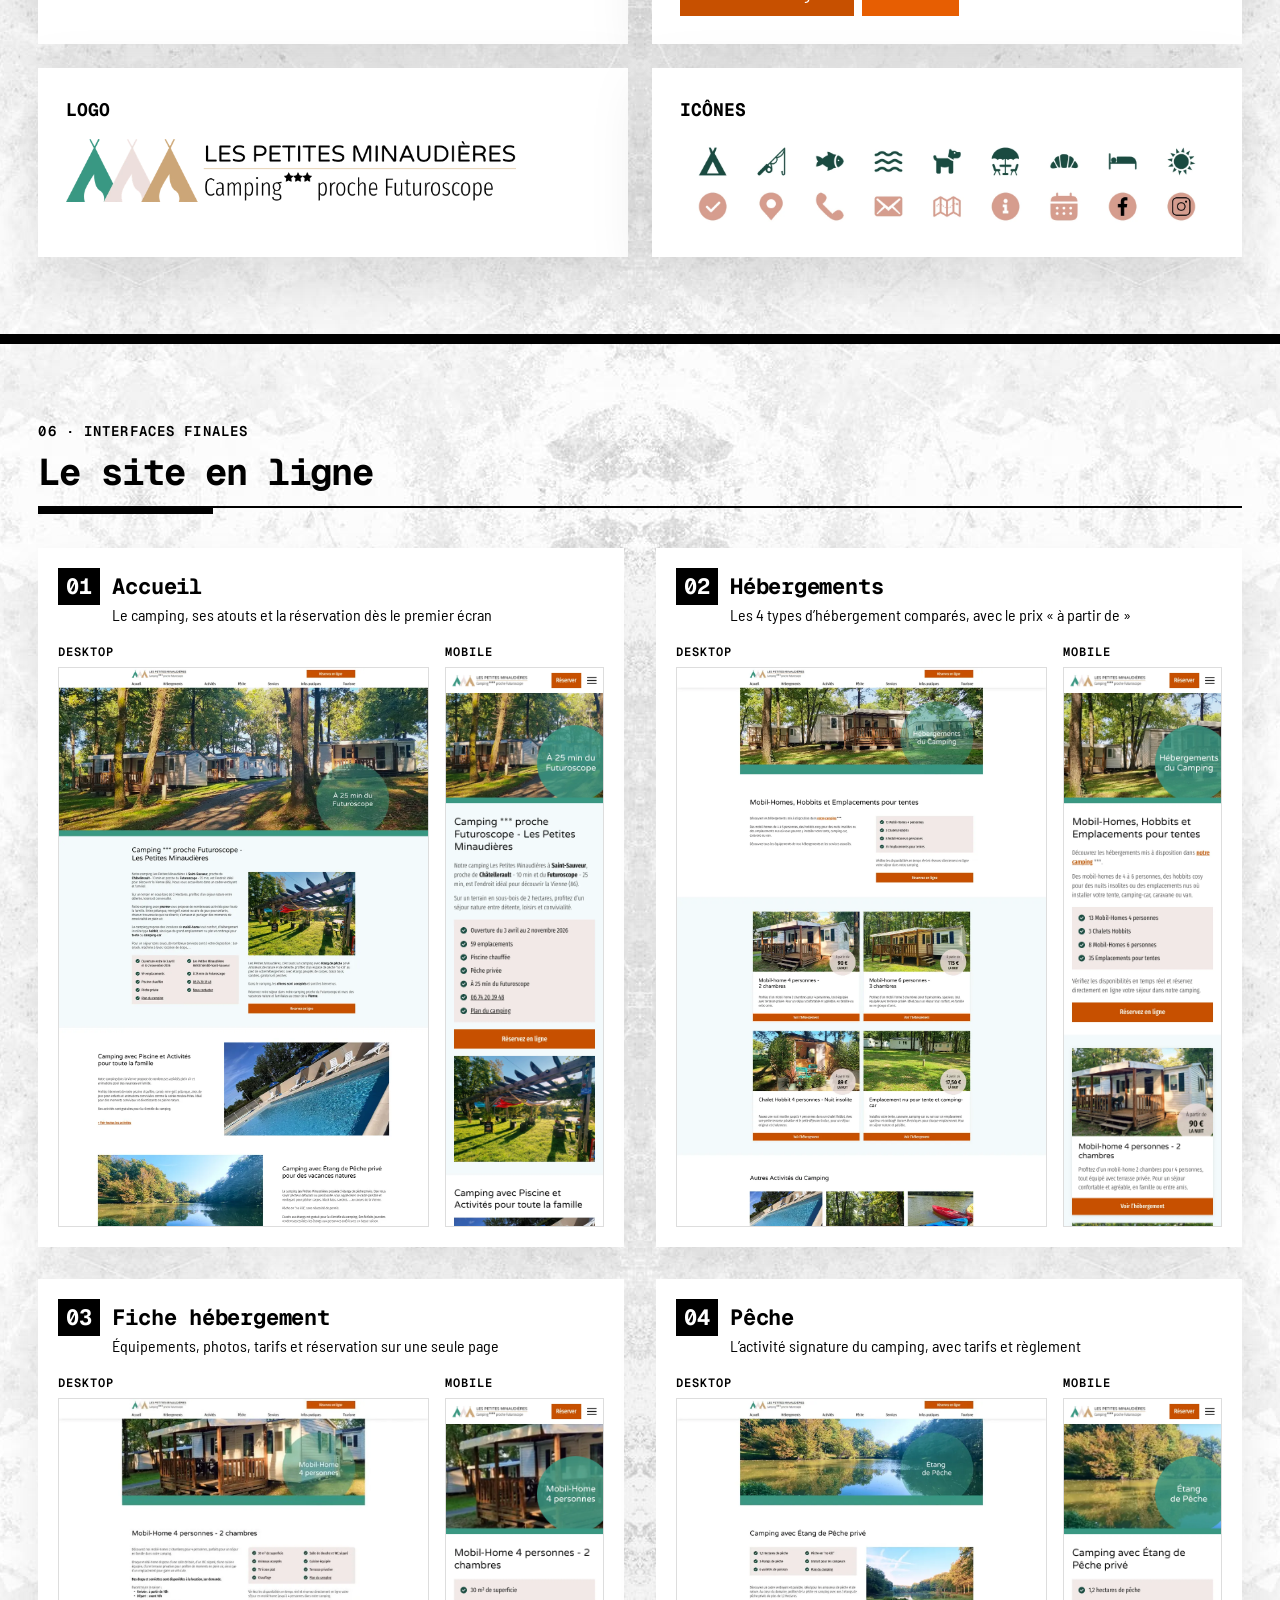
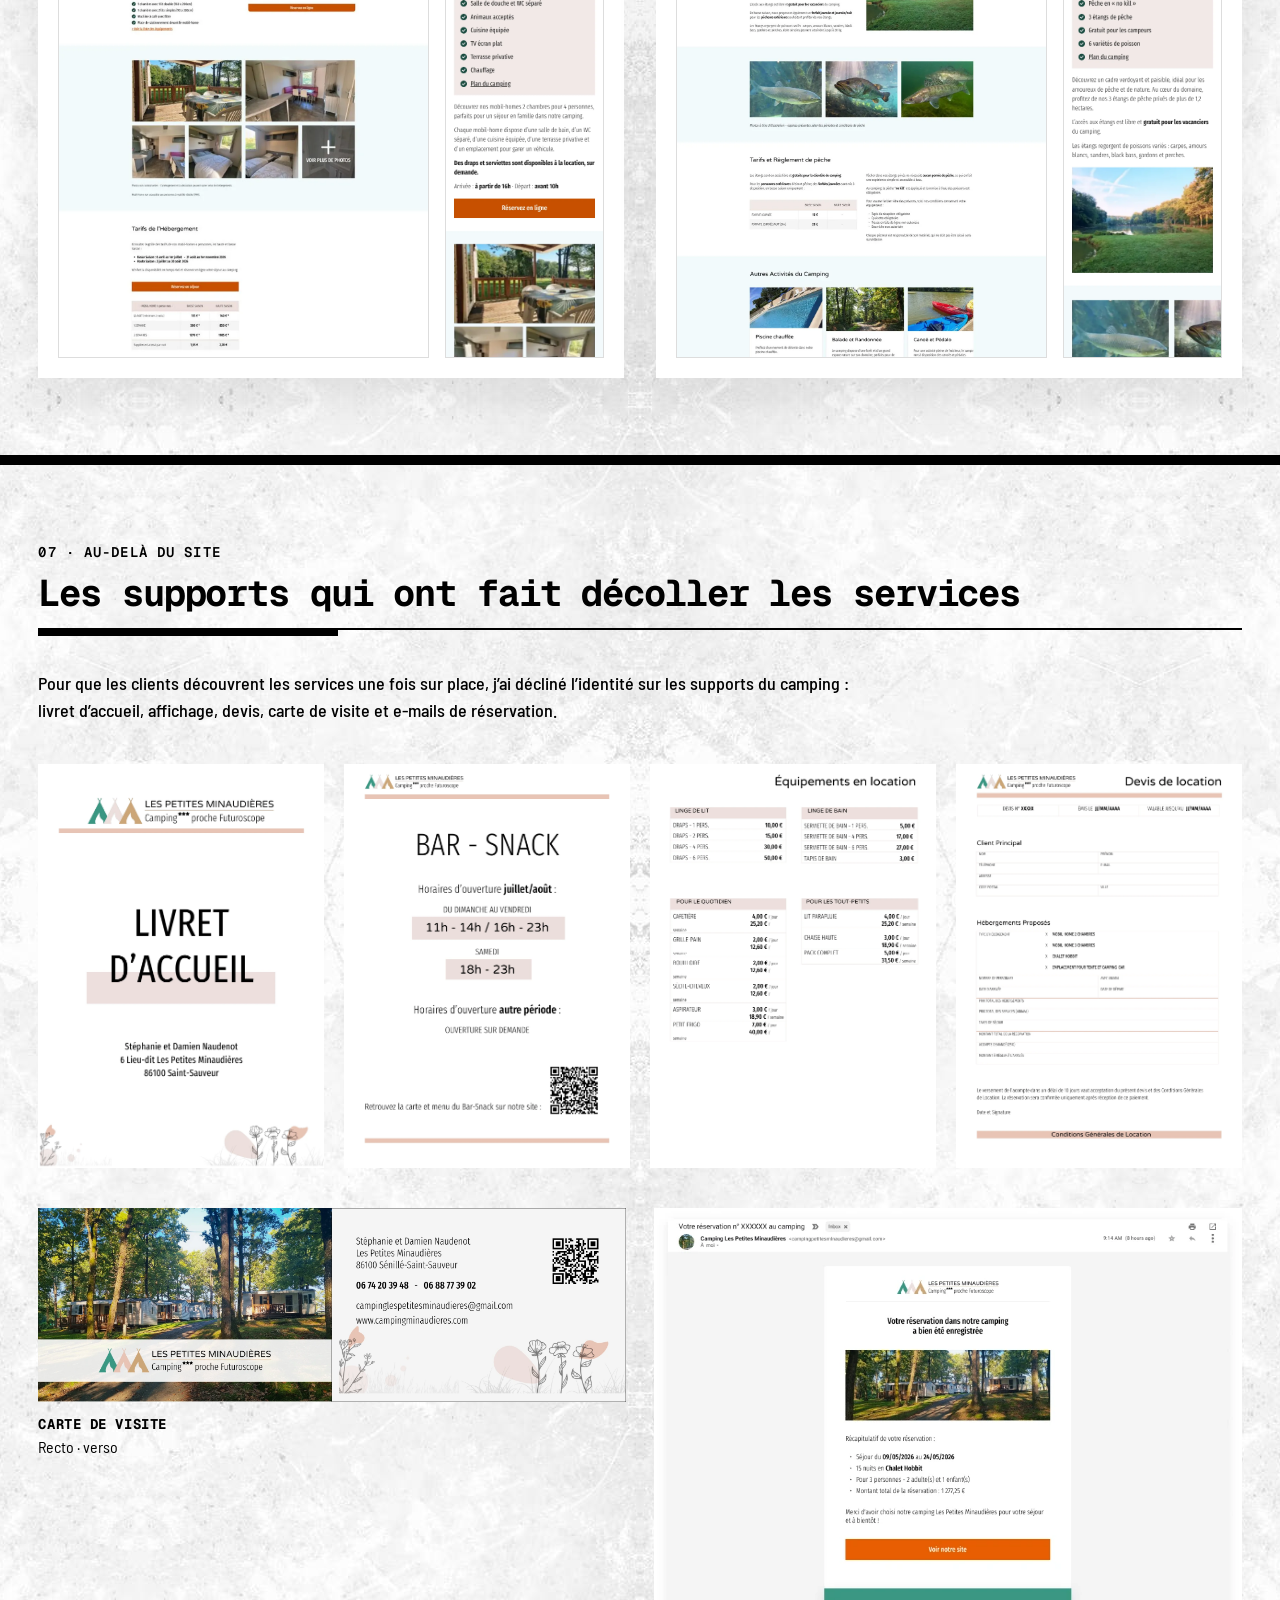
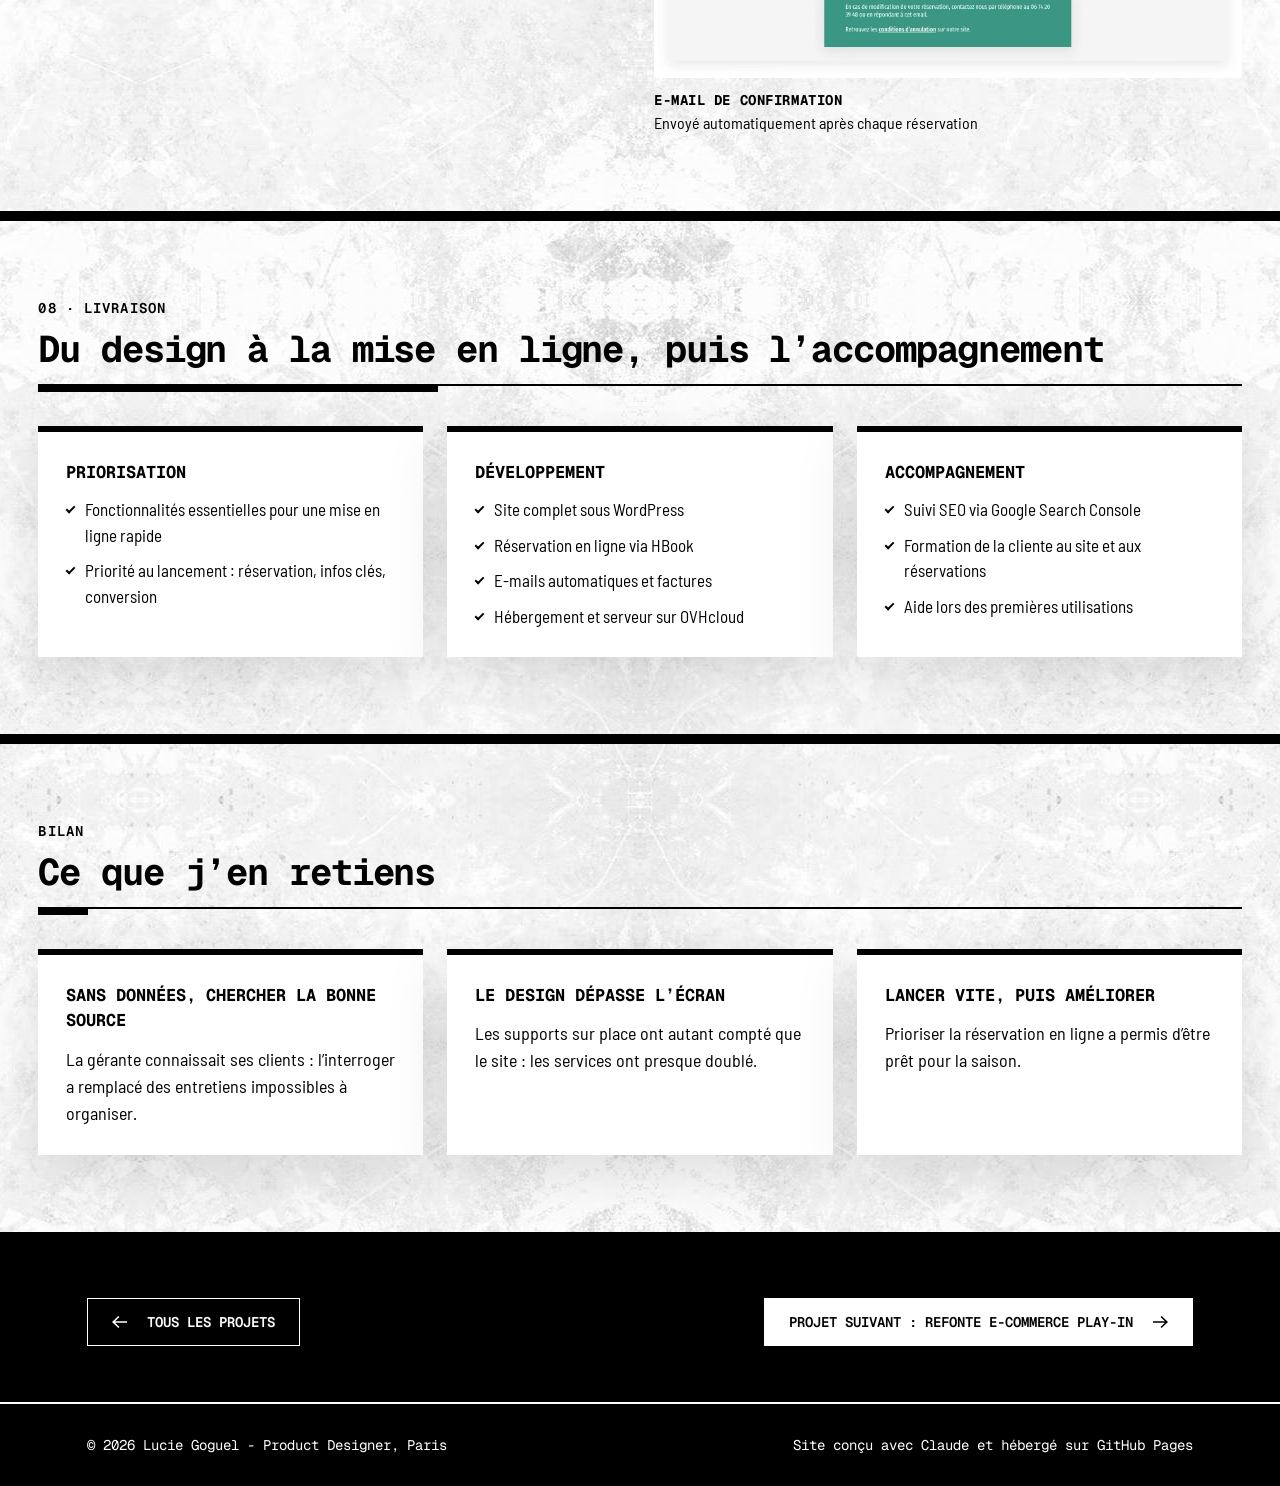
==== commit a4c61e51: "Wireframes : cadre navigateur autour des versions desktop, sans marge Co-Authored-By: Claude Opus 5." ====
--- a/projets/camping-minaudieres/index.html
+++ b/projets/camping-minaudieres/index.html
@@ -210,7 +210,7 @@
           <figure class="st-wf">
             <figcaption><span class="st-wf__num">01</span><strong>Accueil</strong>Présenter le camping et donner accès à la réservation dès l’arrivée</figcaption>
             <div class="st-wf__pair">
-              <div class="st-wf__col"><span class="st-wf__label">Desktop</span><div class="st-wf__desk st-scroll" tabindex="0" role="region" aria-label="Wireframe desktop de la page Accueil, défilable"><img src="../../assets/img/camping/wf/accueil-d.webp" alt="Wireframe desktop de la page Accueil" width="900" height="3059" loading="lazy"></div></div>
+              <div class="st-wf__col"><span class="st-wf__label">Desktop</span><div class="st-wf__desk st-scroll" tabindex="0" role="region" aria-label="Wireframe desktop de la page Accueil, défilable"><img src="../../assets/img/camping/wf/accueil-d.webp" alt="Wireframe desktop de la page Accueil" width="866" height="3032" loading="lazy"></div></div>
               <div class="st-wf__col"><span class="st-wf__label">Mobile</span><div class="st-wf__mob"><img src="../../assets/img/camping/wf/accueil-m.webp" alt="Wireframe mobile de la page Accueil" width="400" height="933" loading="lazy"></div></div>
             </div>
           </figure>
@@ -238,7 +238,7 @@
           <figure class="st-wf">
             <figcaption><span class="st-wf__num">05</span><strong>Pêche</strong>Mettre en avant l’étang de pêche, activité phare du camping</figcaption>
             <div class="st-wf__pair">
-              <div class="st-wf__col"><span class="st-wf__label">Desktop</span><div class="st-wf__desk st-scroll" tabindex="0" role="region" aria-label="Wireframe desktop de la page Pêche, défilable"><img src="../../assets/img/camping/wf/peche-d.webp" alt="Wireframe desktop de la page Pêche" width="900" height="2196" loading="lazy"></div></div>
+              <div class="st-wf__col"><span class="st-wf__label">Desktop</span><div class="st-wf__desk st-scroll" tabindex="0" role="region" aria-label="Wireframe desktop de la page Pêche, défilable"><img src="../../assets/img/camping/wf/peche-d.webp" alt="Wireframe desktop de la page Pêche" width="864" height="2170" loading="lazy"></div></div>
               <div class="st-wf__col"><span class="st-wf__label">Mobile</span><div class="st-wf__mob"><img src="../../assets/img/camping/wf/peche-m.webp" alt="Wireframe mobile de la page Pêche" width="400" height="933" loading="lazy"></div></div>
             </div>
           </figure>
@@ -399,6 +399,5 @@
       window.addEventListener('resize', function () { if (window.innerWidth > 750) set(false); });
     })();
   </script>
-<script src="../../assets/js/sync-scroll.js" defer></script>
 </body>
 </html>
--- a/assets/css/style.css
+++ b/assets/css/style.css
@@ -595,8 +595,15 @@
 .st-wfs > .st-wf--full { grid-column: 1 / -1; }
 .st-wf--full .st-wf__pair .st-scroll { height: 640px; }
 @media (max-width: 750px) { .st-wf--full .st-wf__pair .st-scroll { height: 340px; } }
-/* Défilement synchronisé desktop/mobile : une seule barre visible sur desktop */
-@media (min-width: 1024px) {
-  .st-wf__pair--sync .st-wf__col + .st-wf__col .st-scroll { scrollbar-width: none; }
-  .st-wf__pair--sync .st-wf__col + .st-wf__col .st-scroll::-webkit-scrollbar { display: none; }
-}
+/* Wireframes : cadre façon fenêtre de navigateur autour des versions desktop,
+   même gris que le contour des maquettes mobiles, sans marge autour de l'image */
+section[aria-labelledby="t-wire"] .st-wf__desk.st-scroll {
+  border: 8px solid transparent; border-top-width: 26px; border-radius: 12px;
+  background:
+    radial-gradient(circle, #a6a6a6 4px, transparent 4.5px) 10px -1px / 14px 26px no-repeat border-box,
+    radial-gradient(circle, #a6a6a6 4px, transparent 4.5px) 26px -1px / 14px 26px no-repeat border-box,
+    radial-gradient(circle, #a6a6a6 4px, transparent 4.5px) 42px -1px / 14px 26px no-repeat border-box,
+    #d9d9d9 border-box;
+  box-shadow: none; padding: 0;
+}
+section[aria-labelledby="t-wire"] .st-wf__desk.st-scroll img { background: #fff; }
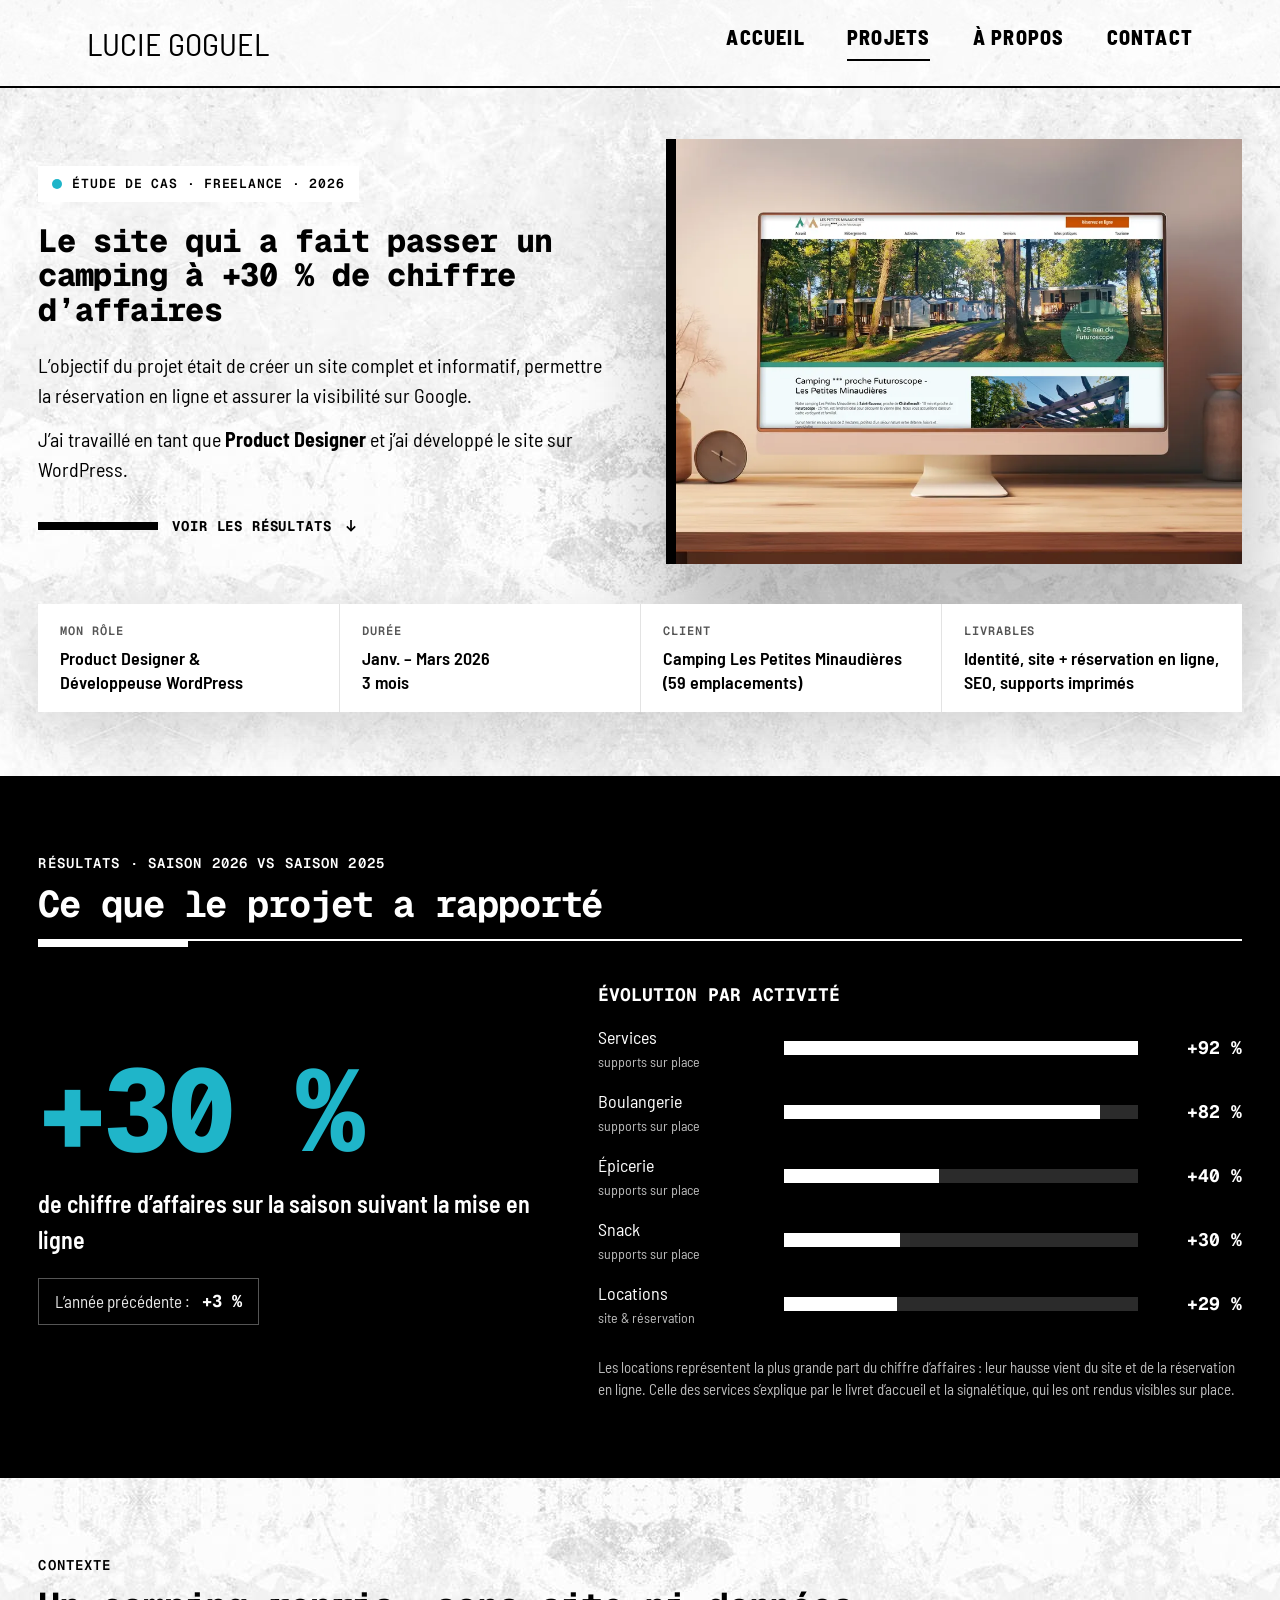
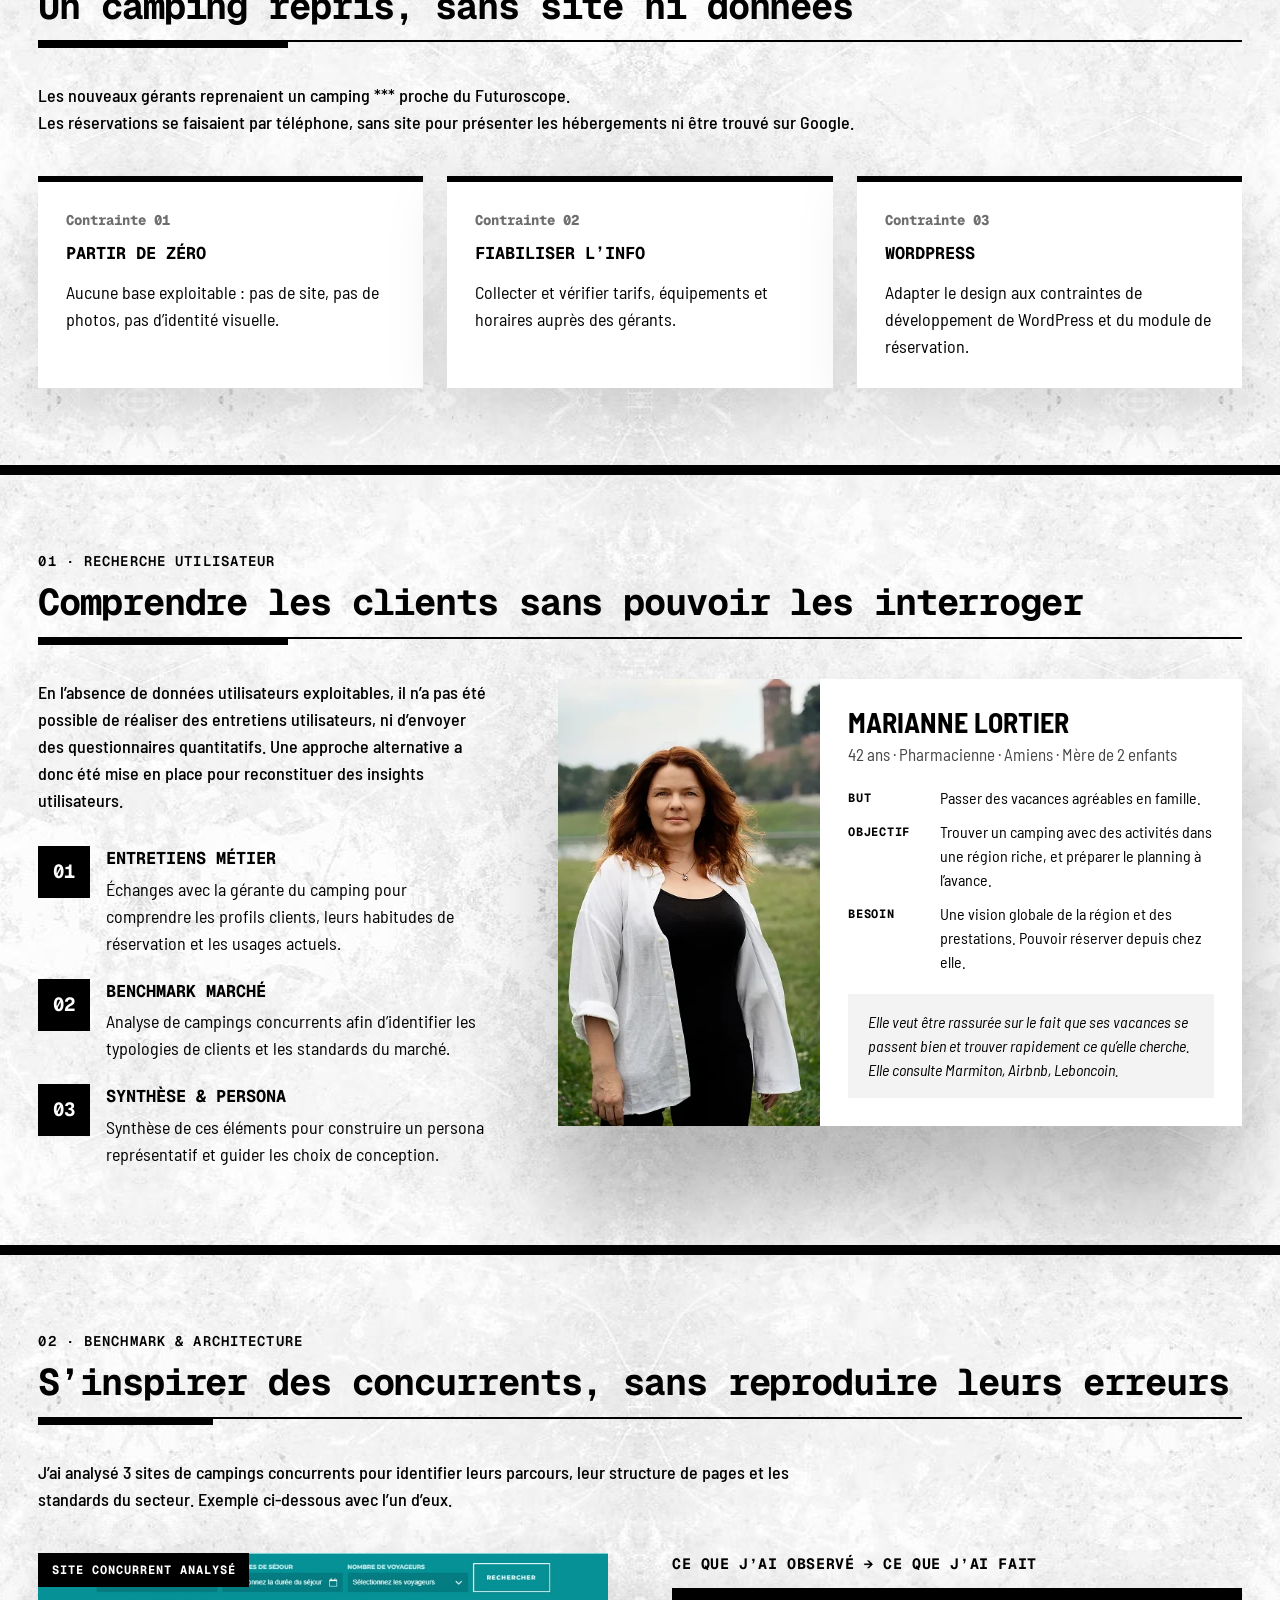
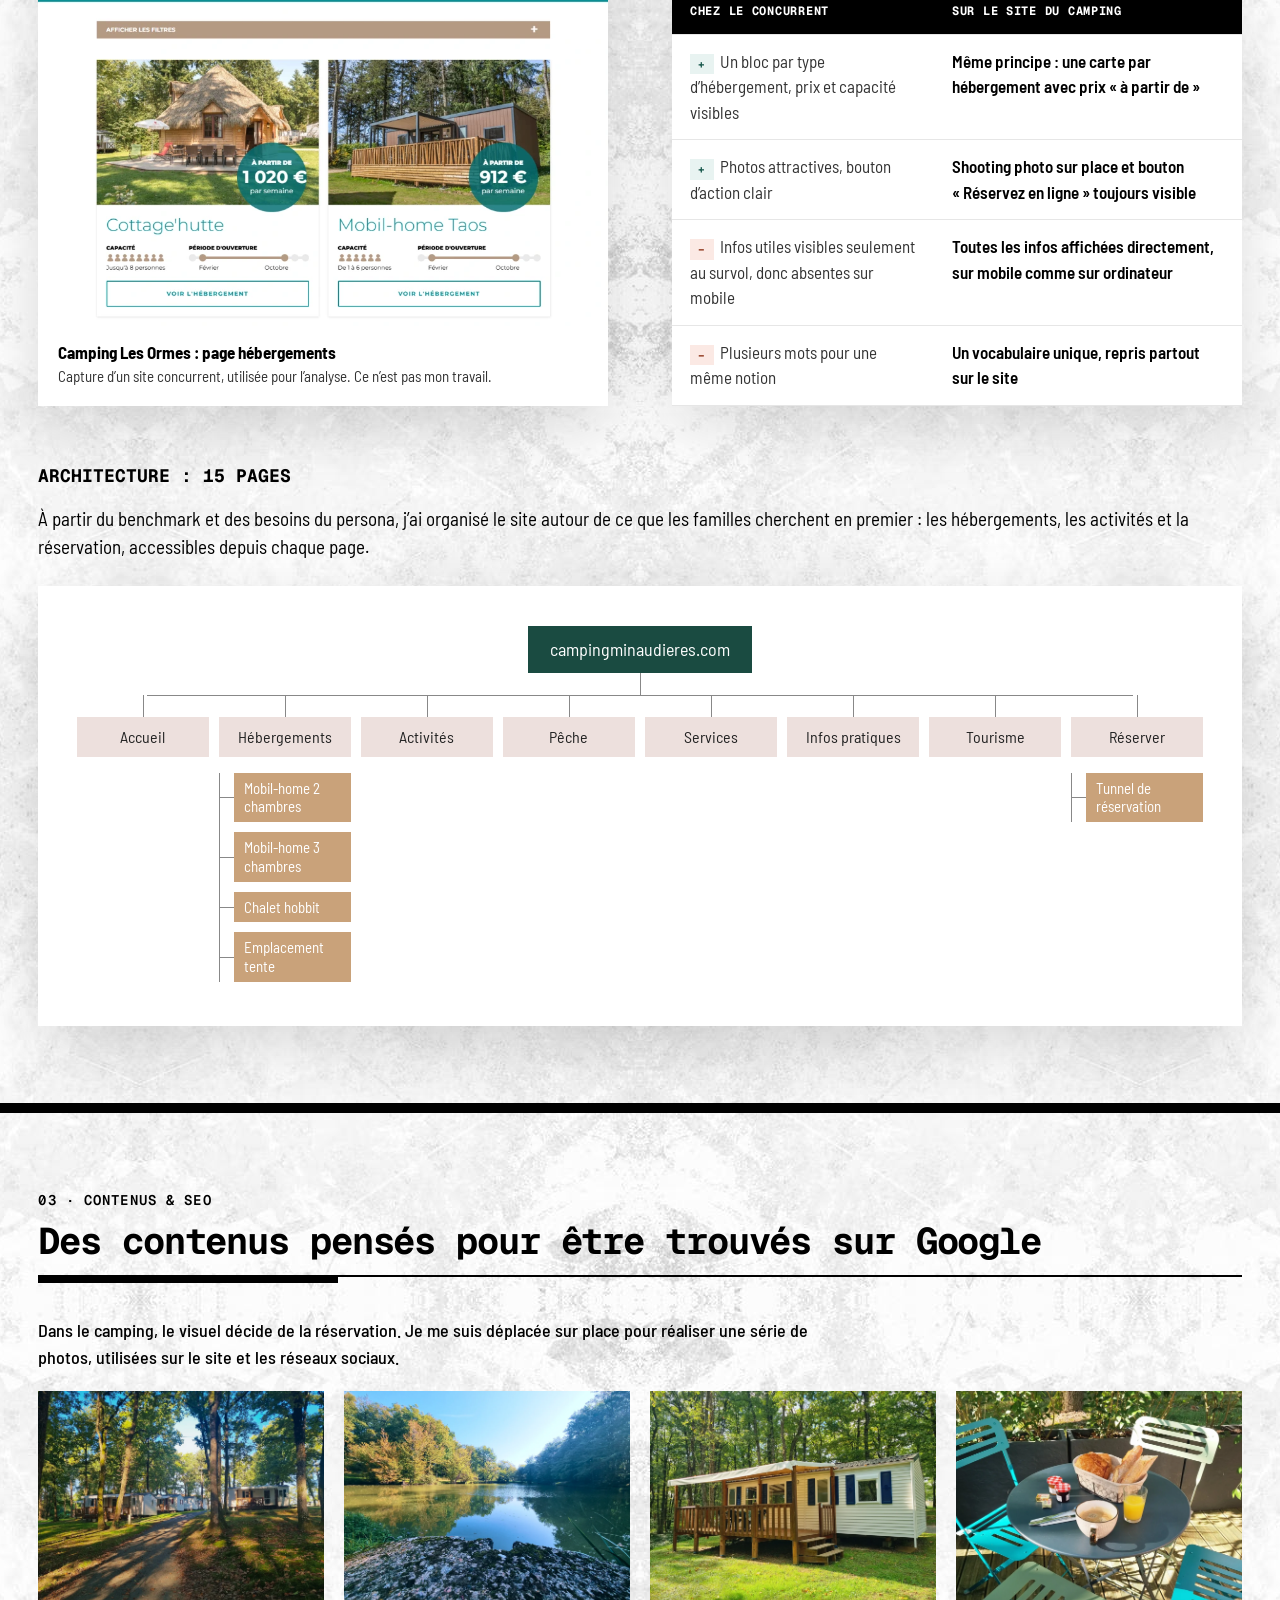
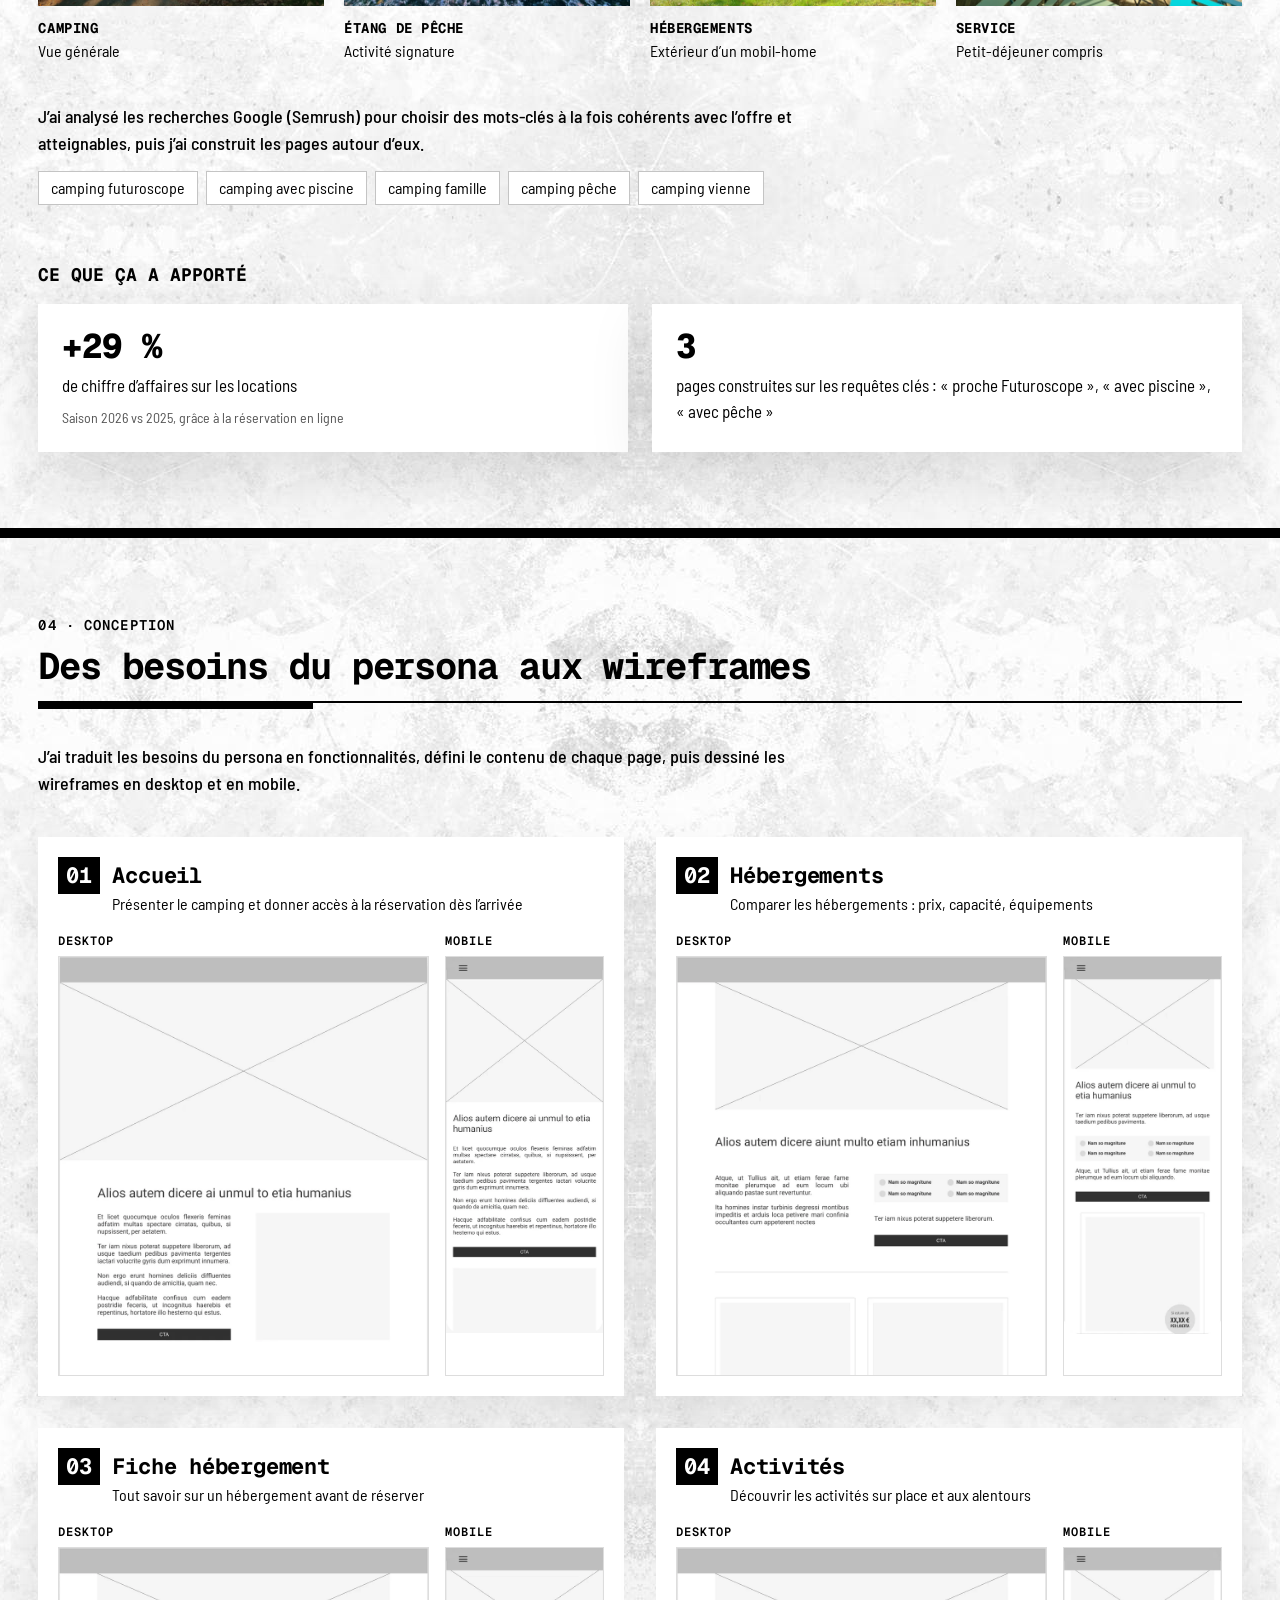
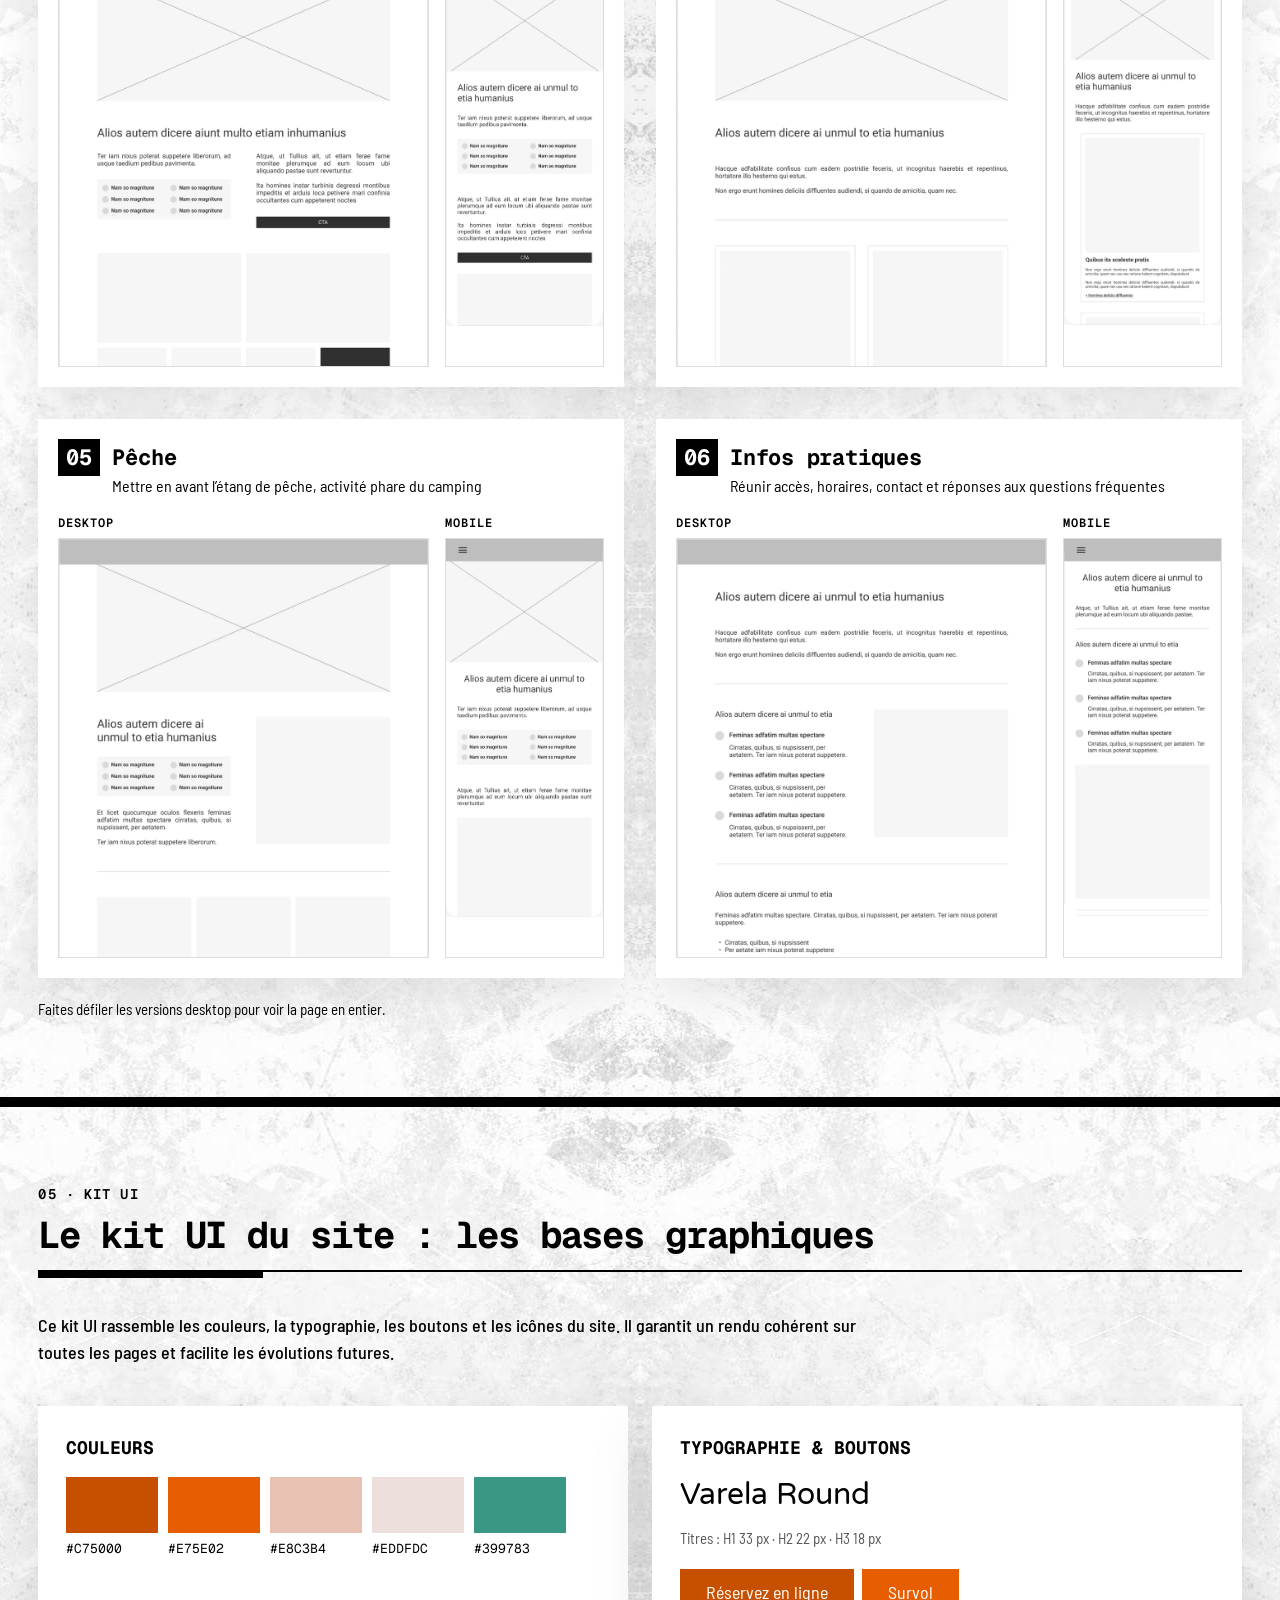
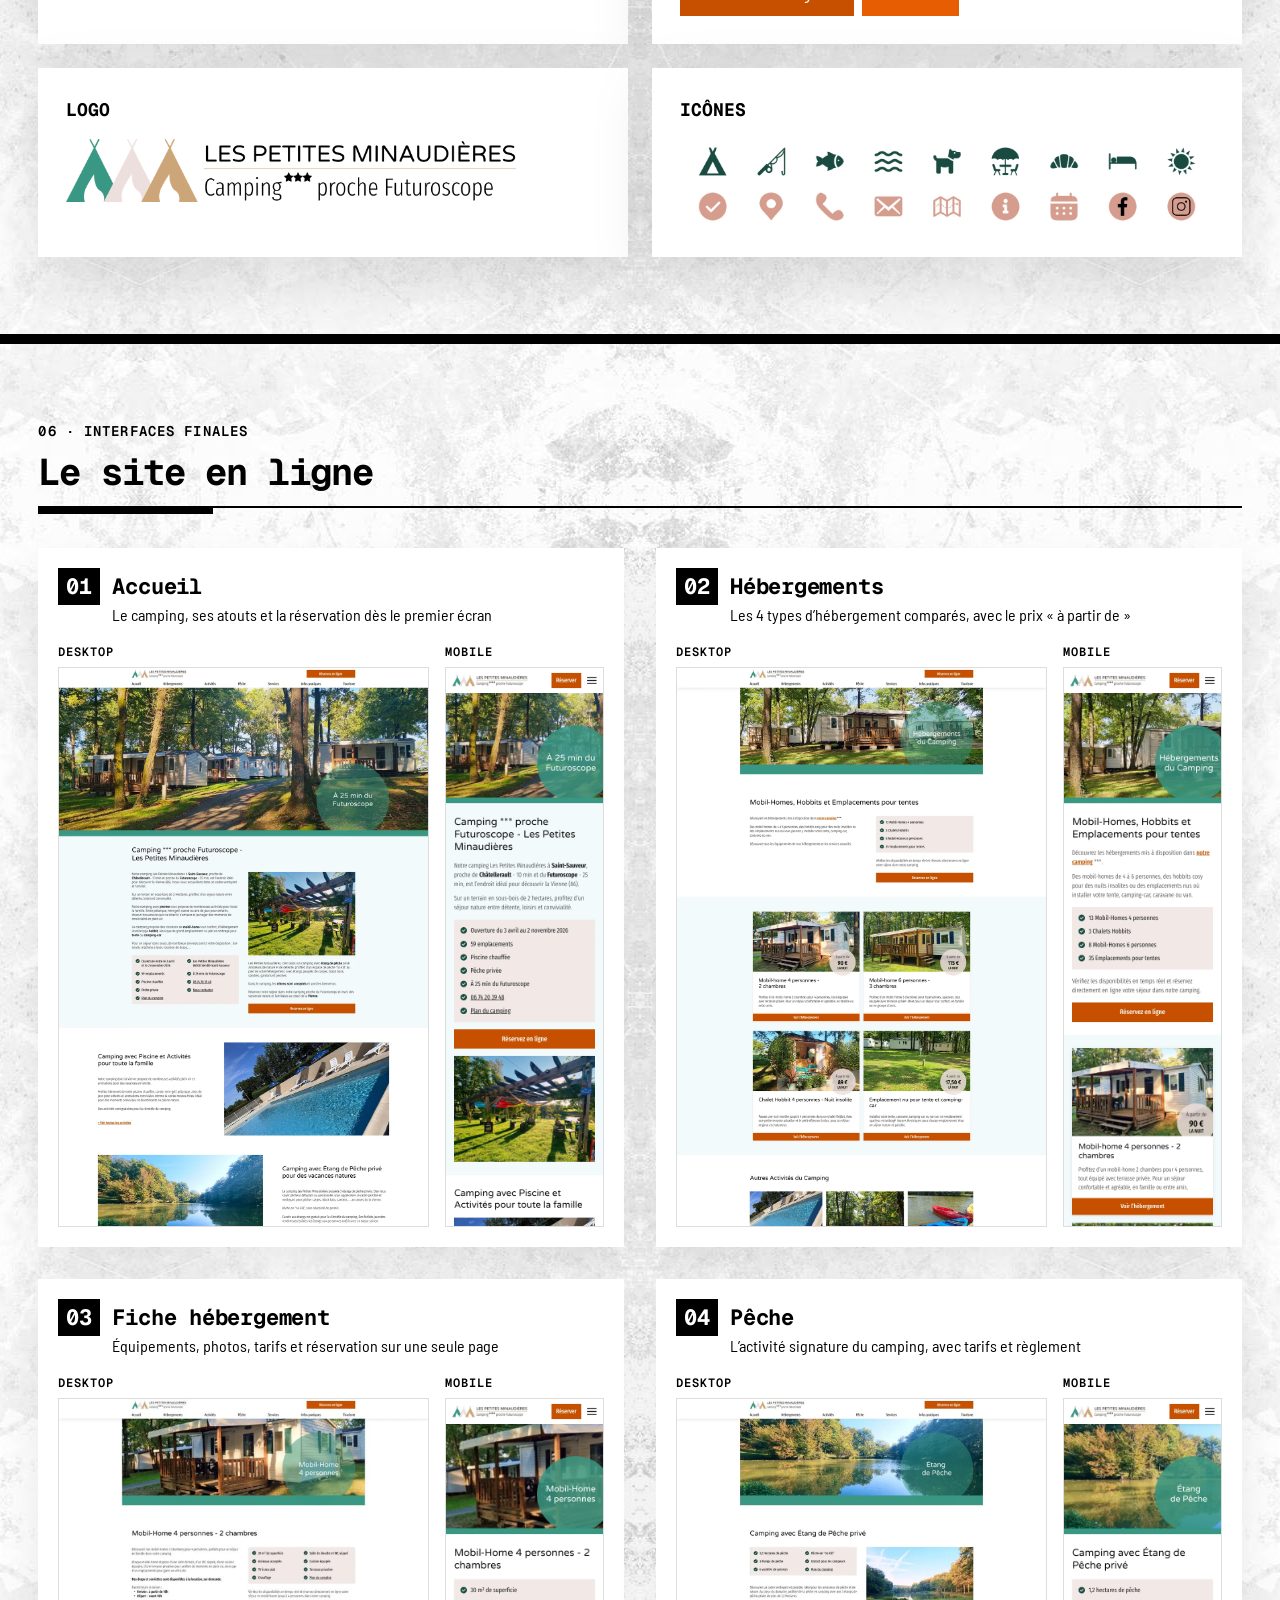
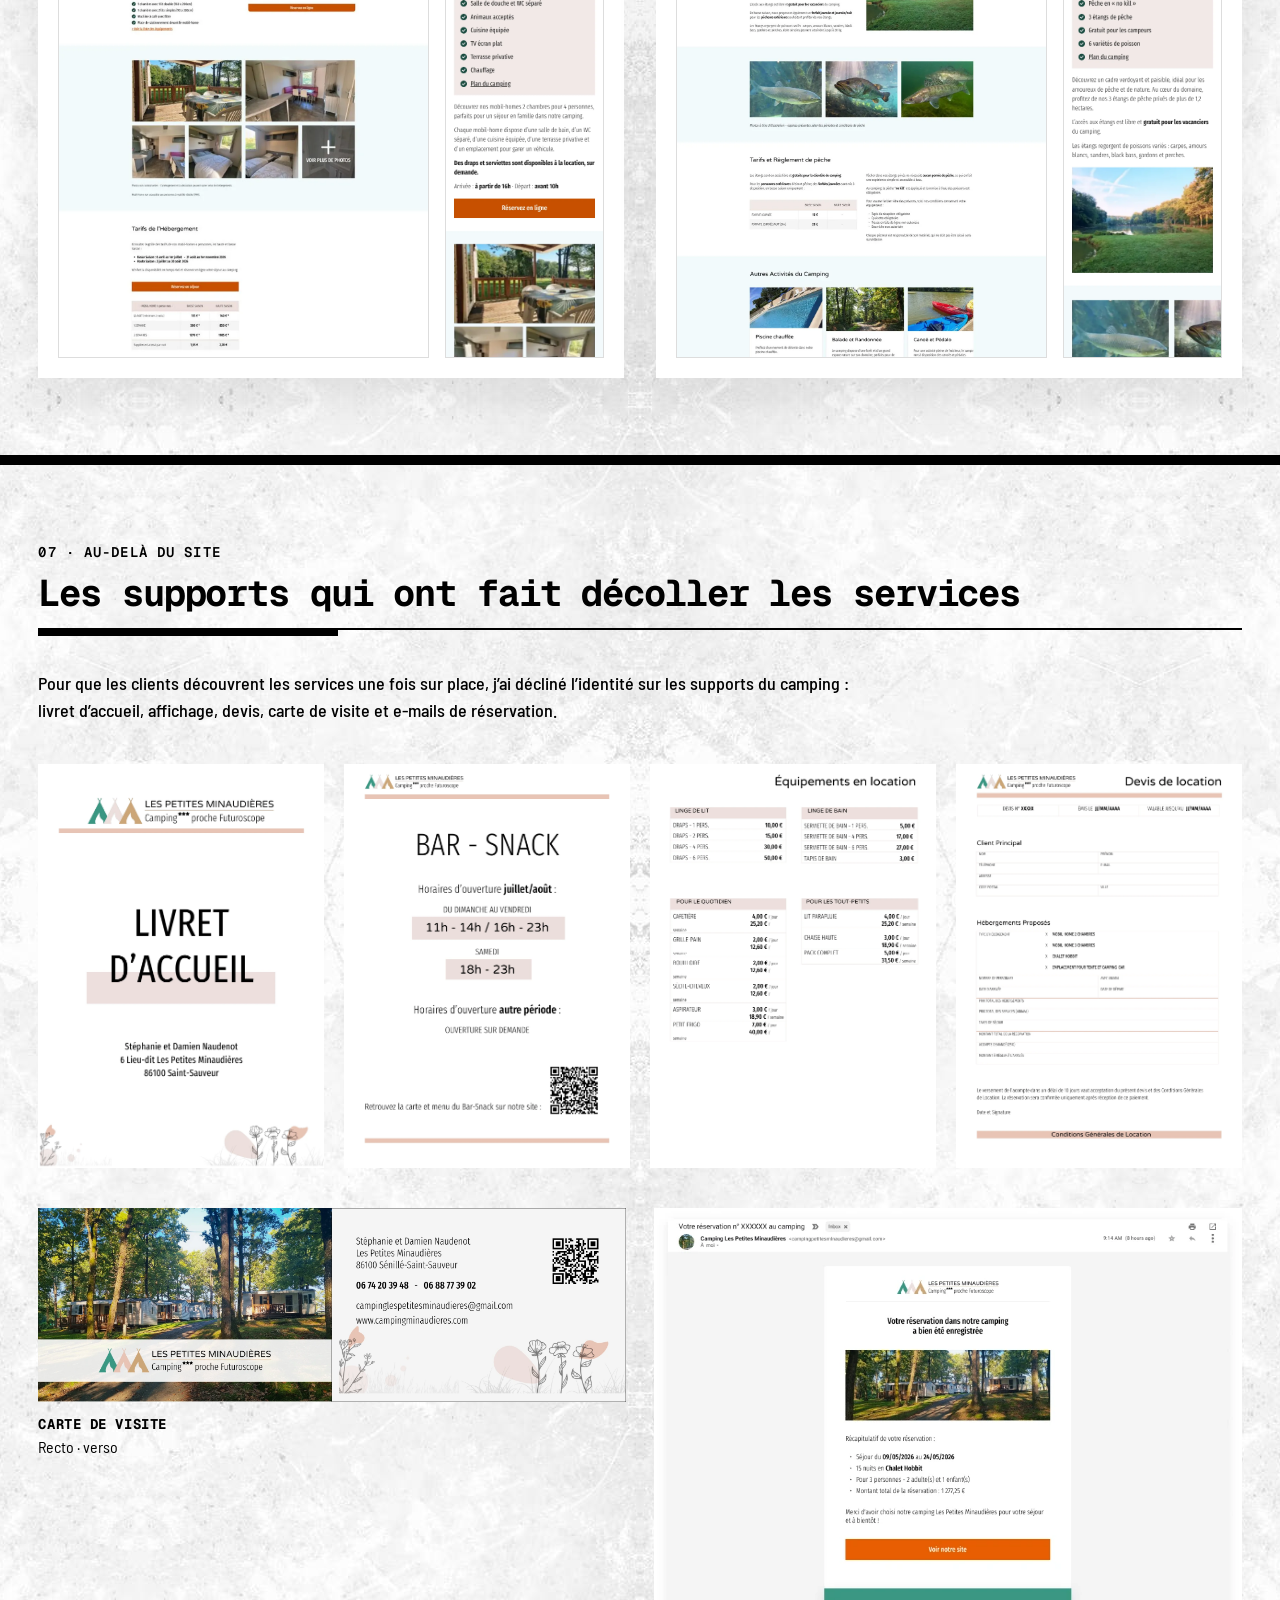
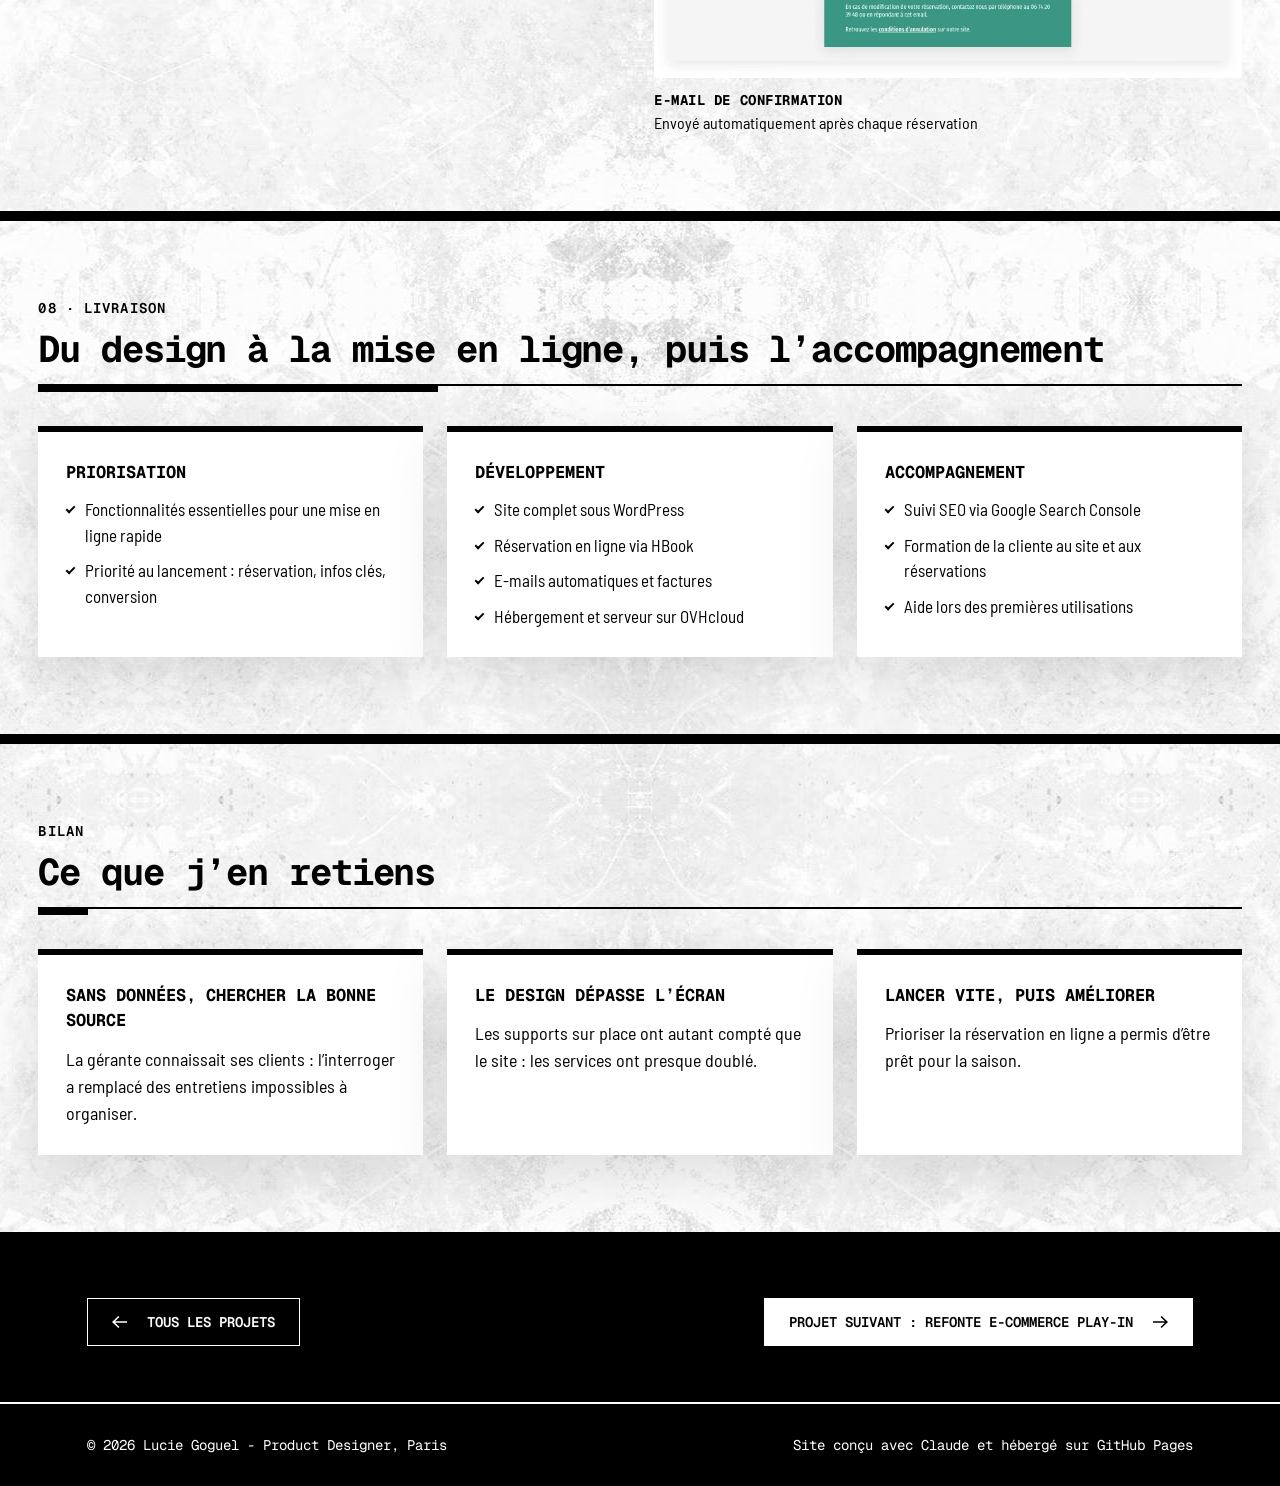
==== commit 9caab37e: "Wireframes : même présentation que les écrans finaux, sans cadre d'appareil Co-Authored-By: Claude O" ====
--- a/projets/camping-minaudieres/index.html
+++ b/projets/camping-minaudieres/index.html
@@ -211,42 +211,42 @@
             <figcaption><span class="st-wf__num">01</span><strong>Accueil</strong>Présenter le camping et donner accès à la réservation dès l’arrivée</figcaption>
             <div class="st-wf__pair">
               <div class="st-wf__col"><span class="st-wf__label">Desktop</span><div class="st-wf__desk st-scroll" tabindex="0" role="region" aria-label="Wireframe desktop de la page Accueil, défilable"><img src="../../assets/img/camping/wf/accueil-d.webp" alt="Wireframe desktop de la page Accueil" width="866" height="3032" loading="lazy"></div></div>
-              <div class="st-wf__col"><span class="st-wf__label">Mobile</span><div class="st-wf__mob"><img src="../../assets/img/camping/wf/accueil-m.webp" alt="Wireframe mobile de la page Accueil" width="400" height="933" loading="lazy"></div></div>
+              <div class="st-wf__col"><span class="st-wf__label">Mobile</span><div class="st-wf__mob st-scroll" tabindex="0" role="region" aria-label="Wireframe mobile, défilable"><img src="../../assets/img/camping/wf/accueil-m.webp" alt="Wireframe mobile de la page Accueil" width="380" height="911" loading="lazy"></div></div>
             </div>
           </figure>
           <figure class="st-wf">
             <figcaption><span class="st-wf__num">02</span><strong>Hébergements</strong>Comparer les hébergements : prix, capacité, équipements</figcaption>
             <div class="st-wf__pair">
               <div class="st-wf__col"><span class="st-wf__label">Desktop</span><div class="st-wf__desk st-scroll" tabindex="0" role="region" aria-label="Wireframe desktop de la page Hébergements, défilable"><img src="../../assets/img/camping/wf/hebergements-d.webp" alt="Wireframe desktop de la page Hébergements" width="900" height="3152" loading="lazy"></div></div>
-              <div class="st-wf__col"><span class="st-wf__label">Mobile</span><div class="st-wf__mob"><img src="../../assets/img/camping/wf/hebergements-m.webp" alt="Wireframe mobile de la page Hébergements" width="400" height="933" loading="lazy"></div></div>
+              <div class="st-wf__col"><span class="st-wf__label">Mobile</span><div class="st-wf__mob st-scroll" tabindex="0" role="region" aria-label="Wireframe mobile, défilable"><img src="../../assets/img/camping/wf/hebergements-m.webp" alt="Wireframe mobile de la page Hébergements" width="380" height="912" loading="lazy"></div></div>
             </div>
           </figure>
           <figure class="st-wf">
             <figcaption><span class="st-wf__num">03</span><strong>Fiche hébergement</strong>Tout savoir sur un hébergement avant de réserver</figcaption>
             <div class="st-wf__pair">
               <div class="st-wf__col"><span class="st-wf__label">Desktop</span><div class="st-wf__desk st-scroll" tabindex="0" role="region" aria-label="Wireframe desktop de la page Fiche hébergement, défilable"><img src="../../assets/img/camping/wf/fiche-d.webp" alt="Wireframe desktop de la page Fiche hébergement" width="900" height="3119" loading="lazy"></div></div>
-              <div class="st-wf__col"><span class="st-wf__label">Mobile</span><div class="st-wf__mob"><img src="../../assets/img/camping/wf/fiche-m.webp" alt="Wireframe mobile de la page Fiche hébergement" width="400" height="933" loading="lazy"></div></div>
+              <div class="st-wf__col"><span class="st-wf__label">Mobile</span><div class="st-wf__mob st-scroll" tabindex="0" role="region" aria-label="Wireframe mobile, défilable"><img src="../../assets/img/camping/wf/fiche-m.webp" alt="Wireframe mobile de la page Fiche hébergement" width="379" height="912" loading="lazy"></div></div>
             </div>
           </figure>
           <figure class="st-wf">
             <figcaption><span class="st-wf__num">04</span><strong>Activités</strong>Découvrir les activités sur place et aux alentours</figcaption>
             <div class="st-wf__pair">
               <div class="st-wf__col"><span class="st-wf__label">Desktop</span><div class="st-wf__desk st-scroll" tabindex="0" role="region" aria-label="Wireframe desktop de la page Activités, défilable"><img src="../../assets/img/camping/wf/activites-d.webp" alt="Wireframe desktop de la page Activités" width="900" height="3098" loading="lazy"></div></div>
-              <div class="st-wf__col"><span class="st-wf__label">Mobile</span><div class="st-wf__mob"><img src="../../assets/img/camping/wf/activites-m.webp" alt="Wireframe mobile de la page Activités" width="400" height="933" loading="lazy"></div></div>
+              <div class="st-wf__col"><span class="st-wf__label">Mobile</span><div class="st-wf__mob st-scroll" tabindex="0" role="region" aria-label="Wireframe mobile, défilable"><img src="../../assets/img/camping/wf/activites-m.webp" alt="Wireframe mobile de la page Activités" width="380" height="912" loading="lazy"></div></div>
             </div>
           </figure>
           <figure class="st-wf">
             <figcaption><span class="st-wf__num">05</span><strong>Pêche</strong>Mettre en avant l’étang de pêche, activité phare du camping</figcaption>
             <div class="st-wf__pair">
               <div class="st-wf__col"><span class="st-wf__label">Desktop</span><div class="st-wf__desk st-scroll" tabindex="0" role="region" aria-label="Wireframe desktop de la page Pêche, défilable"><img src="../../assets/img/camping/wf/peche-d.webp" alt="Wireframe desktop de la page Pêche" width="864" height="2170" loading="lazy"></div></div>
-              <div class="st-wf__col"><span class="st-wf__label">Mobile</span><div class="st-wf__mob"><img src="../../assets/img/camping/wf/peche-m.webp" alt="Wireframe mobile de la page Pêche" width="400" height="933" loading="lazy"></div></div>
+              <div class="st-wf__col"><span class="st-wf__label">Mobile</span><div class="st-wf__mob st-scroll" tabindex="0" role="region" aria-label="Wireframe mobile, défilable"><img src="../../assets/img/camping/wf/peche-m.webp" alt="Wireframe mobile de la page Pêche" width="379" height="912" loading="lazy"></div></div>
             </div>
           </figure>
           <figure class="st-wf">
             <figcaption><span class="st-wf__num">06</span><strong>Infos pratiques</strong>Réunir accès, horaires, contact et réponses aux questions fréquentes</figcaption>
             <div class="st-wf__pair">
               <div class="st-wf__col"><span class="st-wf__label">Desktop</span><div class="st-wf__desk st-scroll" tabindex="0" role="region" aria-label="Wireframe desktop de la page Infos pratiques, défilable"><img src="../../assets/img/camping/wf/pratiques-d.webp" alt="Wireframe desktop de la page Infos pratiques" width="900" height="2460" loading="lazy"></div></div>
-              <div class="st-wf__col"><span class="st-wf__label">Mobile</span><div class="st-wf__mob"><img src="../../assets/img/camping/wf/pratiques-m.webp" alt="Wireframe mobile de la page Infos pratiques" width="400" height="933" loading="lazy"></div></div>
+              <div class="st-wf__col"><span class="st-wf__label">Mobile</span><div class="st-wf__mob st-scroll" tabindex="0" role="region" aria-label="Wireframe mobile, défilable"><img src="../../assets/img/camping/wf/pratiques-m.webp" alt="Wireframe mobile de la page Infos pratiques" width="380" height="912" loading="lazy"></div></div>
             </div>
           </figure>
         </div>
--- a/assets/css/style.css
+++ b/assets/css/style.css
@@ -595,15 +595,3 @@
 .st-wfs > .st-wf--full { grid-column: 1 / -1; }
 .st-wf--full .st-wf__pair .st-scroll { height: 640px; }
 @media (max-width: 750px) { .st-wf--full .st-wf__pair .st-scroll { height: 340px; } }
-/* Wireframes : cadre façon fenêtre de navigateur autour des versions desktop,
-   même gris que le contour des maquettes mobiles, sans marge autour de l'image */
-section[aria-labelledby="t-wire"] .st-wf__desk.st-scroll {
-  border: 8px solid transparent; border-top-width: 26px; border-radius: 12px;
-  background:
-    radial-gradient(circle, #a6a6a6 4px, transparent 4.5px) 10px -1px / 14px 26px no-repeat border-box,
-    radial-gradient(circle, #a6a6a6 4px, transparent 4.5px) 26px -1px / 14px 26px no-repeat border-box,
-    radial-gradient(circle, #a6a6a6 4px, transparent 4.5px) 42px -1px / 14px 26px no-repeat border-box,
-    #d9d9d9 border-box;
-  box-shadow: none; padding: 0;
-}
-section[aria-labelledby="t-wire"] .st-wf__desk.st-scroll img { background: #fff; }
